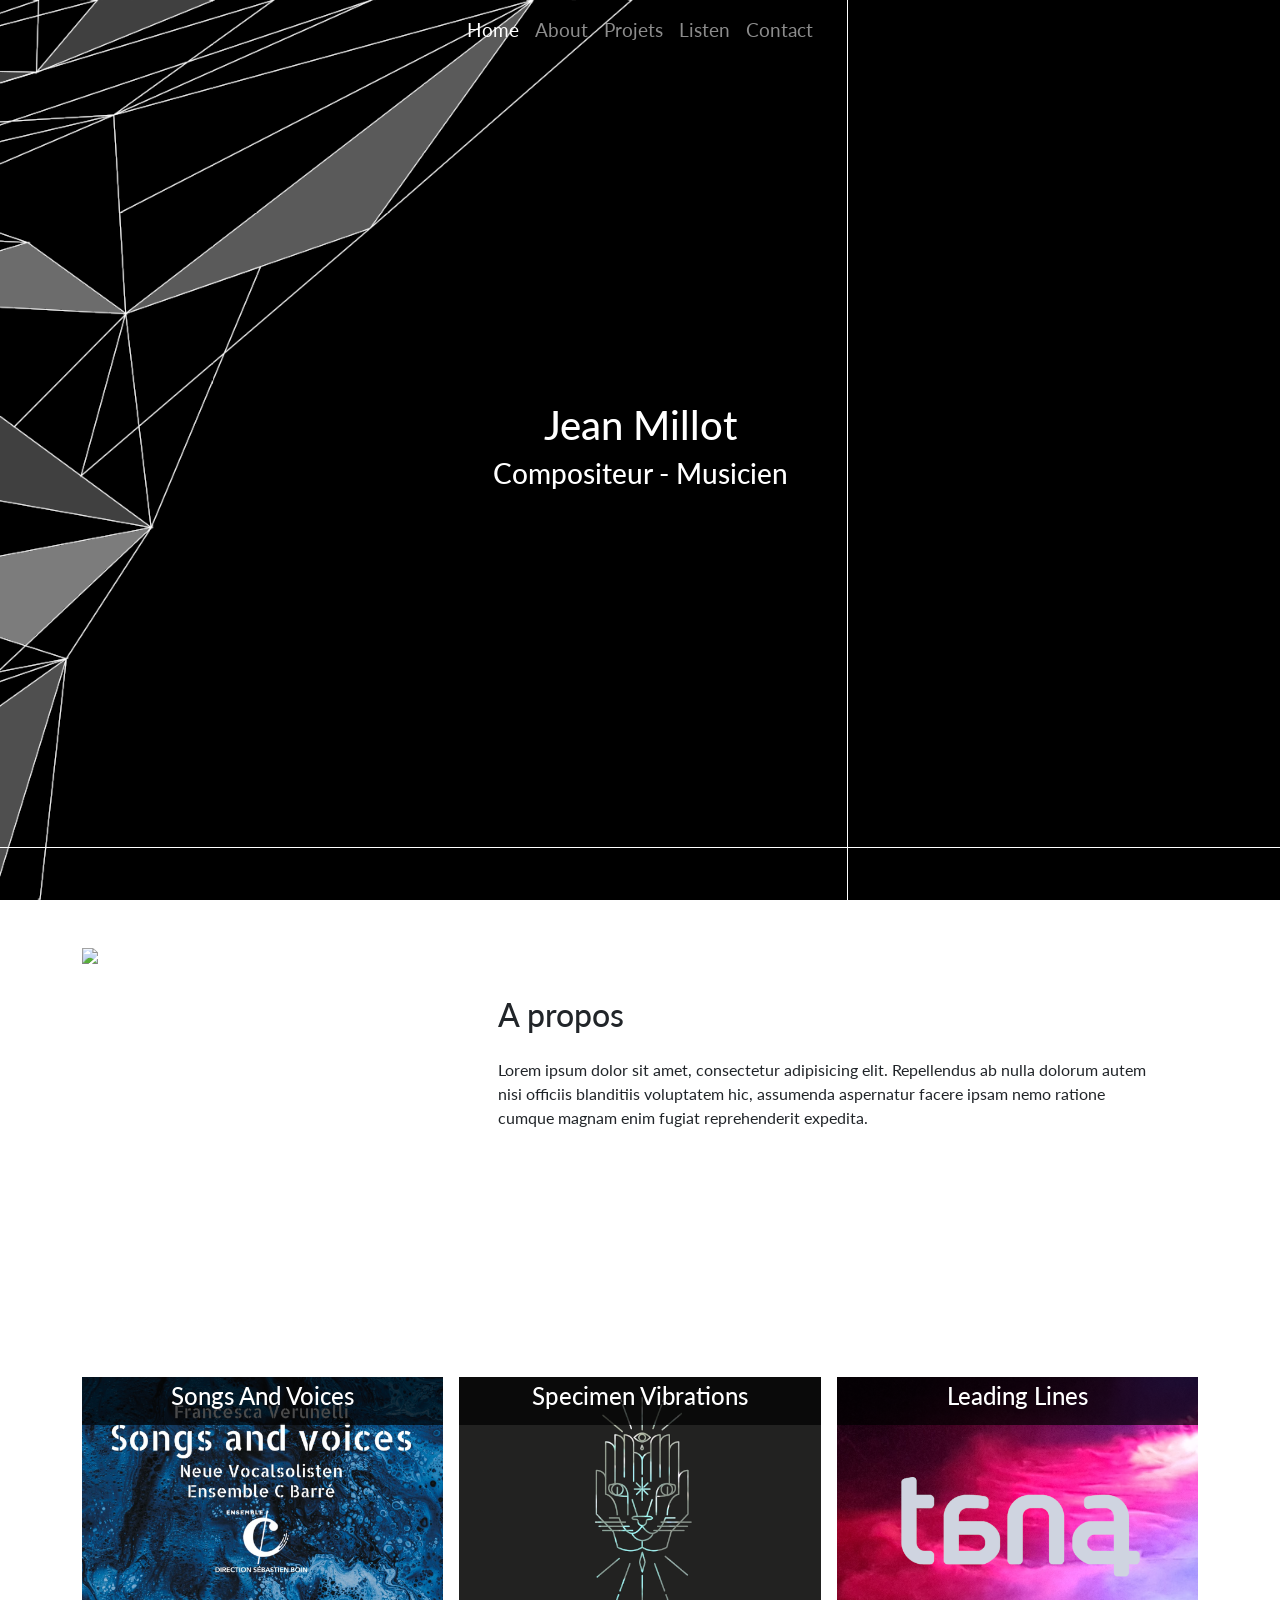
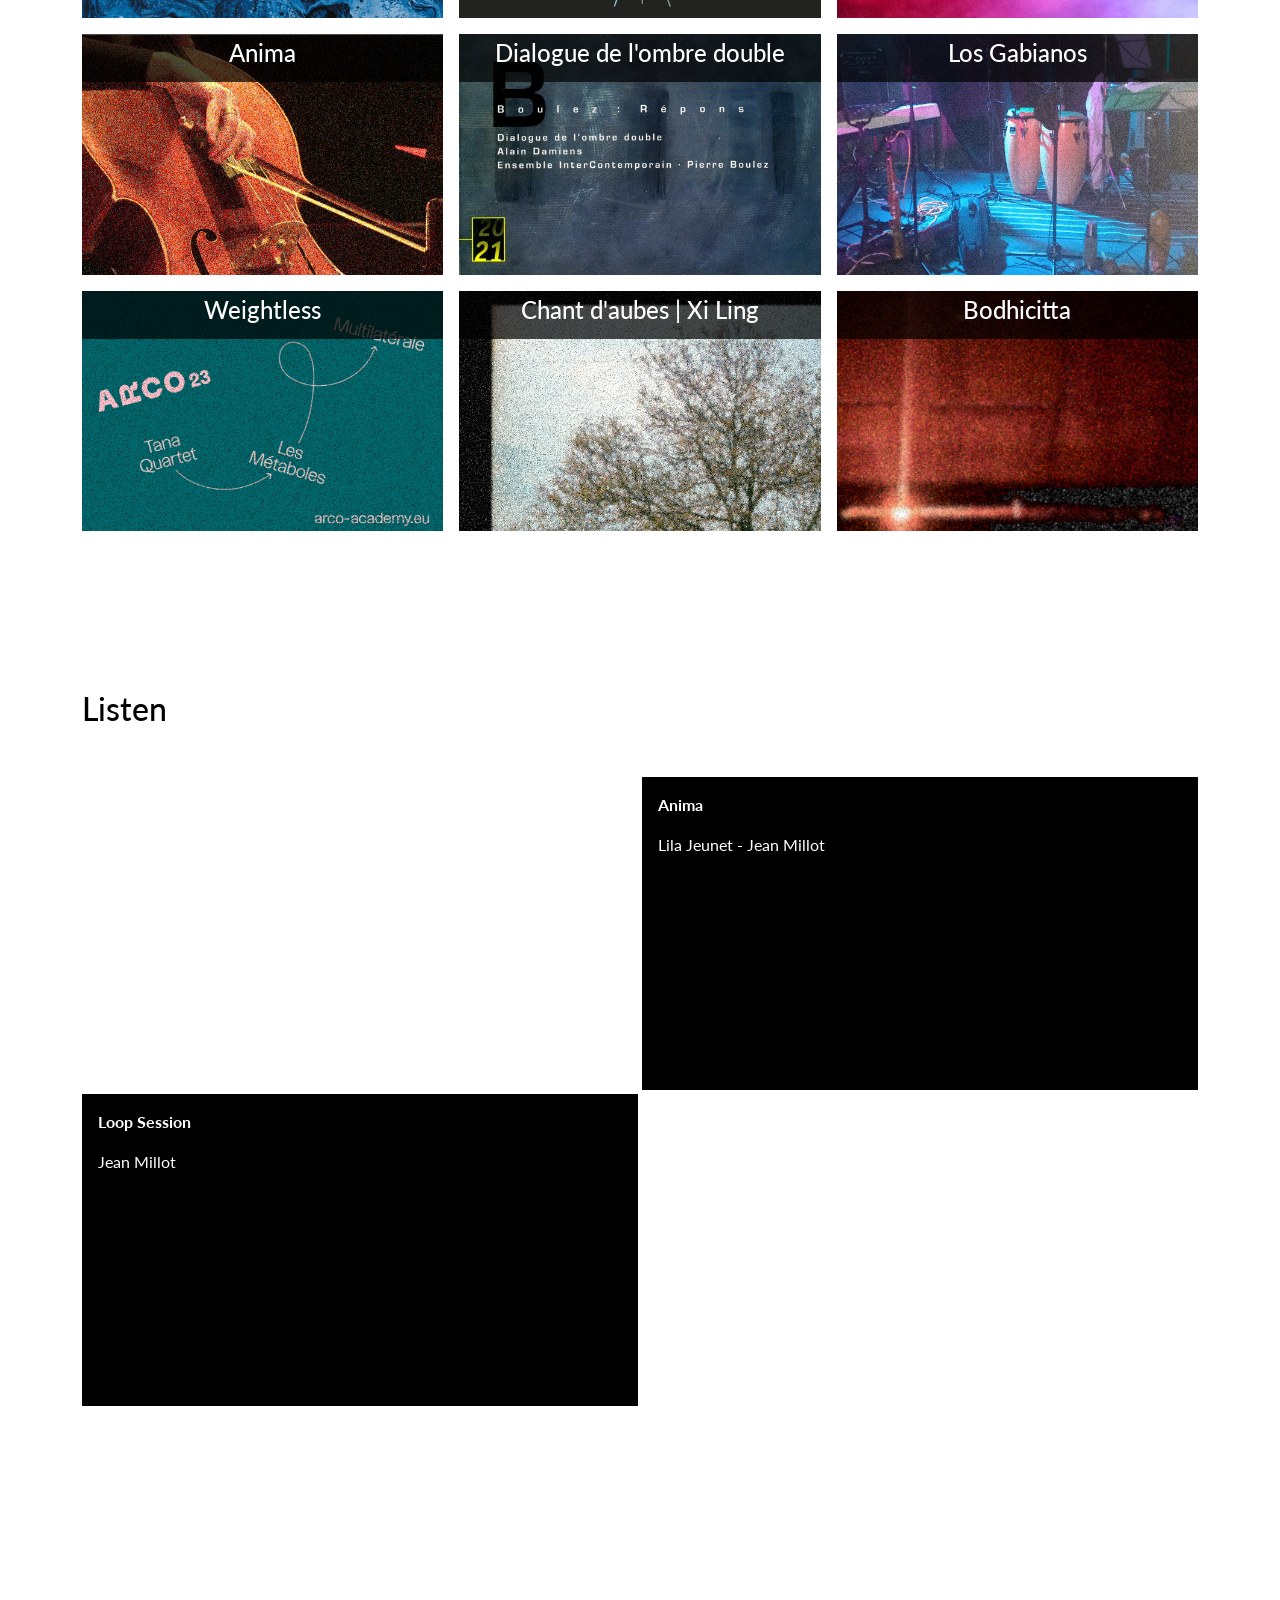
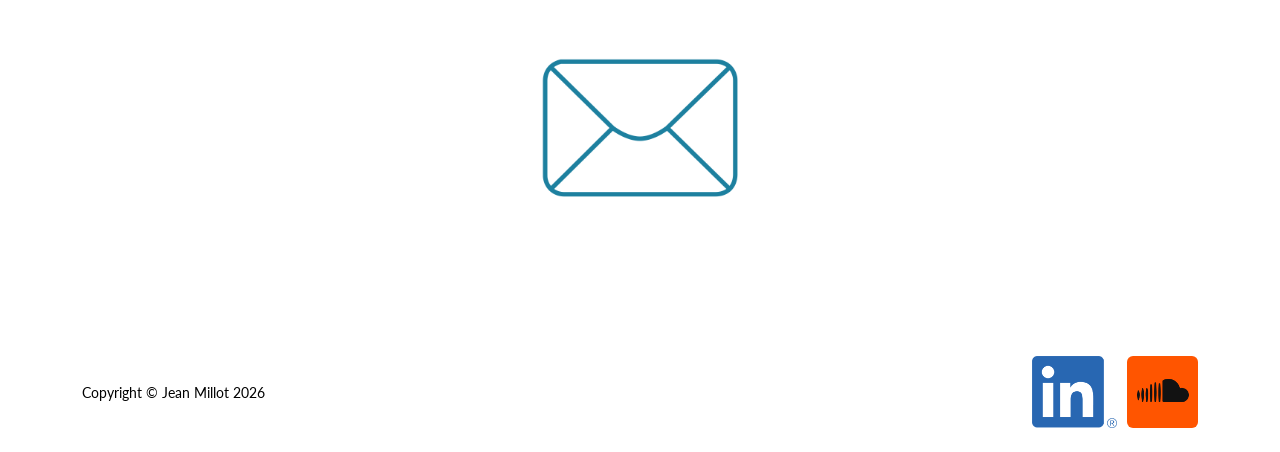
==== index.html @ 0b922d4b "Improve project card" ====
<!DOCTYPE html>
<html>

<head>
    <meta charset="utf-8">
    <meta name="viewport" content="width=device-width, initial-scale=1">
    <title>Jean Millot｜ compositeur musicien</title>
    <link rel="preconnect" href="https://fonts.googleapis.com">
    <link rel="preconnect" href="https://fonts.gstatic.com" crossorigin>
    <link
        href="https://fonts.googleapis.com/css2?family=Lato:ital,wght@0,100;0,300;0,400;0,700;0,900;1,100;1,300;1,400;1,700;1,900&family=Noto+Sans:ital,wght@0,100..900;1,100..900&family=Oswald:wght@200..700&display=swap"
        rel="stylesheet">
    <link href="https://cdn.jsdelivr.net/npm/bootstrap@5.2.3/dist/css/bootstrap.min.css" rel="stylesheet"
        integrity="sha384-rbsA2VBKQhggwzxH7pPCaAqO46MgnOM80zW1RWuH61DGLwZJEdK2Kadq2F9CUG65" crossorigin="anonymous">
    <link rel="stylesheet" href="css/styles.css">
    <!-- Favicon-->
    <link rel="icon" type="image/png" href="assets/favicon.png" />
</head>

<body>

    <!-- Navigation bar -->
    <nav class="navbar navbar-expand-lg navbar-dark fixed-top" id="mainNav">
        <div class="container-fluid">
            <button class="navbar-toggler" type="button" data-bs-toggle="collapse" data-bs-target="#navbarNav">
                <span class="navbar-toggler-icon"></span>
            </button>
            <div class="collapse navbar-collapse justify-content-center" id="navbarNav" data-toggle="collapse"
                data-target=".navbar-collapse">
                <ul class="nav navbar-nav">
                    <li class="nav-item">
                        <a class="nav-link" href="#homeSection">Home</a>
                    </li>
                    <li class="nav-item">
                        <a class="nav-link" href="#aboutSection">About</a>
                    </li>
                    <li class="nav-item">
                        <a class="nav-link" href="#projectsSection">Projets</a>
                    </li>
                    <li class="nav-item">
                        <a class="nav-link" href="#listenSection">Listen</a>
                    </li>
                    <li class="nav-item">
                        <a class="nav-link" href="#contactSection">Contact</a>
                    </li>
                </ul>
            </div>
        </div>
    </nav>

    <div data-bs-spy="scroll" data-bs-target="#mainNav" tabindex="0">

        <!-- Background -->
        <img class="bg-img" src="assets/img/triangle-bg.png" alt="Background">

        <!-- Header -->
        <header class="masthead" id="homeSection">
            <div class="container h-100">
                <div class="row h-100 align-items-center">
                    <div class="col-12 text-center text-white">
                        <h1>Jean Millot</h1>
                        <h3>Compositeur - Musicien</h3>
                    </div>
                </div>
            </div>
        </header>

        <!-- A propos -->
        <section class="py-5 about-section" id="aboutSection">
            <div class="container">
                <div class="row gy-3">
                    <div class="col-lg-4 col-12">
                        <img class="d-block mx-auto img-fluid about-img" src="assets/img/about.png">
                    </div>
                    <div class="col-lg-8 col-12 p-5">
                        <h2 class="mb-4">A propos</h2>
                        <p>Lorem ipsum dolor sit amet, consectetur adipisicing elit. Repellendus ab nulla dolorum autem
                            nisi
                            officiis
                            blanditiis voluptatem hic, assumenda aspernatur facere ipsam nemo ratione cumque magnam enim
                            fugiat
                            reprehenderit expedita.
                        </p>
                    </div>
                </div>
            </div>
        </section>

        <!-- Projets -->
        <section id="projectsSection" class="py-5 project-section">
            <div class="container">
                <h2 class="mb-5">Projets</h2>
                <div class="row g-3">

                    <!-- SongsAndVoices -->
                    <div class="col-12 col-sm-6 col-lg-4">
                        <div class="proj-card position-relative" data-bs-toggle="modal"
                            data-bs-target="#songsAndVoicesModal">
                            <div class="w-100 h-100 position-absolute img-box">
                                <img class="img-fluid position-absolute" src="assets/img/SongsAndVoicesFlyer.png" />
                            </div>
                            <div class="position-absolute proj-header d-flex justify-content-center align-items-center">
                                <h4 class="py-4">Songs And Voices</h4>
                            </div>
                        </div>
                        <div class="modal fade" id="songsAndVoicesModal" tabindex="-1"
                            aria-labelledby="exampleModalLabel" aria-hidden="true">
                            <div class="modal-dialog modal-fullscreen-sm-down modal-lg">
                                <div class="modal-content">
                                    <div class="modal-header">
                                        <h3 class="modal-title">Songs And Voices | Francesca Verunelli</h5>
                                            <button type="button" class="btn-close btn-close-white"
                                                data-bs-dismiss="modal" aria-label="Close"></button>
                                    </div>
                                    <div class="modal-body">
                                        <p>Création et interprétation de l'électronique de Songs And Voices. Pièce pour
                                            ensemble instrumental, ensemble vocal et électronique. De nombreuses
                                            représentations
                                            en France et en Europe.</p>
                                        <h6>Durée</h6>
                                        <p>1h15</p>
                                        <h6>Effectif</h6>
                                        <p>Pour 6 chanteurs, ensemble instrumental de 10 musiciens et électronique</p>
                                        <h6>Distribution</h6>
                                        <p><strong>Francesca Verunelli</strong> / Composition Instrumentale<br />
                                            <strong>Sebastien Boin</strong> / Direction<br />
                                            <strong>C Barré</strong> / Ensemble Instrumental<br />
                                            <strong>Neue Vocalsolisten</strong> / Ensemble vocal
                                        </p>
                                        <h6>Création</h6>
                                        <p>Le 27 octobre 2023 à la biénnale de Venise</p>
                                        <h6>Tournée</h6>
                                        <p>
                                            <strong>26 mars 2024</strong>: Festival B!ME du GRAME, Lyon<br />
                                            <strong>29 mars 2024</strong>: Ircam, Centre George Pompidou, Paris<br />
                                            <strong>4 mai 2024</strong>: Festival de Witten, Witten, Allemagne<br />
                                            <strong>12 mai 2024</strong>: Festival Propagation du GMEM, Marseille<br />
                                            <strong>25 novembre 2025</strong>: Festival Wien Modern, Musikverein,
                                            Vienne, Autriche<br />
                                            <strong>4 février 2026</strong>: Ouverture du festival ECLAT, Stuttgart,
                                            Allemagne<br />
                                        </p>
                                        <div class="container">
                                            <div class="row g-0 g-1">
                                                <div class="col-12">
                                                    <div class="player-box">
                                                        <iframe id="songAndVoicesVideo" class="d-block h-100 w-100"
                                                            src="https://www.youtube.com/embed/NDhACyfmynI?si=znZ2FJ4wzbOvtCkL"
                                                            allow="autoplay"></iframe>
                                                    </div>
                                                </div>
                                            </div>
                                        </div>
                                    </div>
                                </div>
                            </div>
                        </div>
                    </div>

                    <!-- Specimen Vibration -->
                    <div class="col-12 col-sm-6 col-lg-4">
                        <div class="proj-card position-relative" data-bs-toggle="modal" data-bs-target="#specimenModal">
                            <div class="w-100 h-100 position-absolute img-box">
                                <img class="img-fluid position-absolute" src="assets/img/Specimen.png" />
                            </div>
                            <div class="position-absolute proj-header d-flex justify-content-center align-items-center">
                                <h4 class="py-4">Specimen Vibrations</h4>
                            </div>
                        </div>
                        <div class="modal fade" id="specimenModal" tabindex="-1" aria-labelledby="exampleModalLabel"
                            aria-hidden="true">
                            <div class="modal-dialog modal-fullscreen-sm-down modal-lg">
                                <div class="modal-content">
                                    <div class="modal-header">
                                        <h3 class="modal-title">Specimen Vibrations</h5>
                                            <button type="button" class="btn-close btn-close-white"
                                                data-bs-dismiss="modal" aria-label="Close"></button>
                                    </div>
                                    <div class="modal-body">
                                        <p>Depuis plus de 10 ans, avec mes amis du collectif Specimen Vibrations, je
                                            construis des enceintes
                                            et sonorisent des évennements et festivals. Dans ce cadre là je me produis
                                            tout d'abord comme DJ produis
                                            je compose et créée des lives électroniques.
                                        </p>

                                        <!-- Image Galery -->
                                        <div class="container my-4">
                                            <div class="row g-3">
                                                <div class="col-12">
                                                    <img class="img-fluid"
                                                        src="assets/img/photo-large-sounsystem.jpg" />
                                                </div>
                                                <div class="col-12">
                                                    <img class="img-fluid" src="assets/img/Evenement.jpg" />
                                                </div>
                                                <div class="col-12">
                                                    <img class="img-fluid" src="assets/img/mix-Jean.jpg" />
                                                </div>
                                                <div class="col-12">
                                                    <img class="img-fluid" src="assets/img/Plans.png" />
                                                </div>
                                                <div class="col-12">
                                                    <img class="img-fluid" src="assets/img/Yannick-Tuning.png" />
                                                </div>
                                            </div>
                                        </div>
                                    </div>
                                </div>
                            </div>
                        </div>
                    </div>

                    <!-- Leading Lines -->
                    <div class="col-12 col-sm-6 col-lg-4">
                        <div class="proj-card position-relative" data-bs-toggle="modal"
                            data-bs-target="#leadingLinesModal">
                            <div class="w-100 h-100 position-absolute img-box">
                                <img class="img-fluid position-absolute" src="assets/img/LeadinLinesWithLogo.png" />
                            </div>
                            <div class="position-absolute proj-header d-flex justify-content-center align-items-center">
                                <h4 class="py-4">Leading Lines</h4>
                            </div>
                        </div>
                        <div class="modal fade" id="leadingLinesModal" tabindex="-1" aria-labelledby="exampleModalLabel"
                            aria-hidden="true">
                            <div class="modal-dialog modal-fullscreen-sm-down modal-lg">
                                <div class="modal-content">
                                    <div class="modal-header">
                                        <h3 class="modal-title">Leading Lines | Ivan Fedele</h5>
                                            <button type="button" class="btn-close btn-close-white"
                                                data-bs-dismiss="modal" aria-label="Close"></button>
                                    </div>
                                    <div class="modal-body">
                                        <p>En mai 2023, lors du festival Propagation du GMEM, j'inteprète avec le
                                            quatuor Tana la pièce Leading Lines pour quatuor et élelectronique
                                            et composé par Ivan Fedele. L'électronique de la pièce avait été créée par
                                            Simone Conforti en 2020. Le son
                                            du quatuor est manipulé en temps réel et diffusée sur un ensemble de hauts
                                            parleurs entourant le quatuor.
                                        </p>
                                        <h6>Durée</h6>
                                        <p>22 minutes</p>
                                        <h6>Compositeur</h6>
                                        <p>Ivan Fedele</p>
                                        <h6>Electronique</h6>
                                        <p>Simone Conforti</p>
                                        <h6>Effectif</h6>
                                        <p>Quatuor à corde et électronique</p>
                                        <h6>Distribution</h6>
                                        <p>Quatuor Tana</p>
                                        <h6>Concert</h6>
                                        <p>Le 13 mai 2023, au grand plateau de la friche belle de mai, lors du
                                            festival propagation du GMEM.
                                        </p>
                                        <h6>Création</h6>
                                        <p>Création le 2 septembre 2020 au Centre Pompidou</p>
                                        <h6>Lien utile</h6>
                                        <a href="https://www.youtube.com/watch?v=x7TjfDLXvuo"
                                            target="_blank">Enregistrement de la première</a>
                                        <!-- Image Galery -->
                                        <div class="container my-4">
                                            <div class="row g-3">
                                                <div class="col-12">
                                                    <img class="img-fluid" src="assets/img/Propagation.png" />
                                                </div>
                                                <div class="col-12">
                                                    <img class="img-fluid" src="assets/img/Tana.png" />
                                                </div>
                                            </div>
                                        </div>
                                    </div>
                                </div>
                            </div>
                        </div>
                    </div>

                    <!-- Anima -->
                    <div class="col-12 col-sm-6 col-lg-4">
                        <div class="proj-card position-relative" data-bs-toggle="modal" data-bs-target="#AnimaModal">
                            <div class="w-100 h-100 position-absolute img-box">
                                <img class="img-fluid position-absolute" src="assets/img/Anima_Cello_Blur.png" />
                            </div>
                            <div class="position-absolute proj-header d-flex justify-content-center align-items-center">
                                <h4 class="py-4">Anima</h4>
                            </div>
                        </div>
                        <div class="modal fade" id="AnimaModal" tabindex="-1" aria-labelledby="exampleModalLabel"
                            aria-hidden="true">
                            <div class="modal-dialog modal-fullscreen-sm-down modal-lg">
                                <div class="modal-content">
                                    <div class="modal-header">
                                        <h3 class="modal-title">Anima | Jean Millot</h5>
                                            <button type="button" class="btn-close btn-close-white"
                                                data-bs-dismiss="modal" aria-label="Close"></button>
                                    </div>
                                    <div class="modal-body">
                                        <p>En 2021, dans le cadre du master réaliateur en informatique musicale que je
                                            suis à l'université Jean Monnet et de mes études en composition
                                            instrumentale dans la classe de <strong>Pascal Jakubowski</strong>, je
                                            compose intégralement Anima
                                            pièce pour violoncelle et électronique. Je travaille avec <strong>Lila
                                                Jeunet</strong>, violoncelliste au CRR de Saint Etienne, et nous
                                            interprétons
                                            le pièce en février 2021.
                                        </p>
                                        <h6>Durée</h6>
                                        <p>3 minutes</p>
                                        <h6>Compositeur</h6>
                                        <p>Jean Millot</p>
                                        <h6>Electronique</h6>
                                        <p>Jean Millot</p>
                                        <h6>Effectif</h6>
                                        <p>Violoncelle soliste et électronique</p>
                                        <h6>Distribution</h6>
                                        <p><strong>Violoncelle</strong>: Lila Jeunet</p>
                                        <h6>Création</h6>
                                        <p>Le 11 février 2021 à l'auditorium de l'université Jean Monnet.</p>
                                        <h6>Lien utile</h6>
                                        <p><a href="https://www.youtube.com/watch?v=UMB2iD5PwI8"
                                                target="_blank">Captation de la première</a></p>
                                        <div class="container my-4">
                                            <div class="row g-3">
                                                <div class="col-12">
                                                    <img class="img-fluid" src="assets/img/Lila.png" />
                                                </div>
                                                <div class="col-12">
                                                    <img class="img-fluid" src="assets/img/LilaEtJean.png" />
                                                </div>
                                            </div>
                                        </div>
                                    </div>
                                </div>
                            </div>
                        </div>
                    </div>

                    <!-- Dialogue de l'ombre double -->
                    <div class="col-12 col-sm-6 col-lg-4">
                        <div class="proj-card position-relative" data-bs-toggle="modal" data-bs-target="#DODModal">
                            <div class="w-100 h-100 position-absolute img-box">
                                <img class="img-fluid position-absolute" src="assets/img/DOD.png" />
                            </div>
                            <div class="position-absolute proj-header d-flex justify-content-center align-items-center">
                                <h4 class="py-4">Dialogue de l'ombre double</h4>
                            </div>
                        </div>
                        <div class="modal fade" id="DODModal" tabindex="-1" aria-labelledby="exampleModalLabel"
                            aria-hidden="true">
                            <div class="modal-dialog modal-fullscreen-sm-down modal-lg">
                                <div class="modal-content">
                                    <div class="modal-header">
                                        <h3 class="modal-title">Dialogue de l'ombre double | Pierre Boulez</h5>
                                            <button type="button" class="btn-close btn-close-white"
                                                data-bs-dismiss="modal" aria-label="Close"></button>
                                    </div>
                                    <div class="modal-body">
                                        <p>En 2021, je réalise à l'IRCAM une mise à jour de l'électronique de la pièce
                                            Dialogue de l'ombre pour clarinette et électronique et composée
                                            par Pierre Boulez en 1985. Cette nouvelle version de l'électronique facilite
                                            son interprétation, améliore sa sonorité et a été utilisée par la suite
                                            lors de représentations de la pièce.
                                        </p>
                                        <h6>Durée</h6>
                                        <p>20 minutes</p>
                                        <h6>Compositeur</h6>
                                        <p>Pierre Boulez</p>
                                        <h6>Electronique Originale</h6>
                                        <p>Andrew Gerzso</p>
                                        <h6>Effectif</h6>
                                        <p>Clarinette soliste et électronique</p>
                                        <video poster="assets/img/IRCAM_Front.png" controls
                                            style="width:100%; height: auto;">
                                            <source src="assets/video/DOD_video_Trim.mp4" type="video/mp4">
                                        </video>
                                    </div>
                                </div>
                            </div>
                        </div>
                    </div>

                    <!-- Gabianos -->
                    <div class="col-12 col-sm-6 col-lg-4">
                        <div class="proj-card position-relative" data-bs-toggle="modal" data-bs-target="#GabModal">
                            <div class="w-100 h-100 position-absolute img-box">
                                <img class="img-fluid position-absolute" src="assets/img/Gabianos_Noise.png" />
                            </div>
                            <div class="position-absolute proj-header d-flex justify-content-center align-items-center">
                                <h4 class="py-4">Los Gabianos</h4>
                            </div>
                        </div>
                        <div class="modal fade" id="GabModal" tabindex="-1" aria-labelledby="exampleModalLabel"
                            aria-hidden="true">
                            <div class="modal-dialog modal-fullscreen-sm-down modal-lg">
                                <div class="modal-content">
                                    <div class="modal-header">
                                        <h3 class="modal-title">Los Gabianos</h5>
                                            <button type="button" class="btn-close btn-close-white"
                                                data-bs-dismiss="modal" aria-label="Close"></button>
                                    </div>
                                    <div class="modal-body">
                                        <p> En 2023, je rejoins le groupe de salsa marseillaise Los Gabianos dirigé par
                                            la pianiste Clairette Mey. Le groupe est constitué d'une quizaine
                                            de musiciens et se produit régulièrement en concert à Marseille et ses
                                            environs.
                                        </p>
                                        <div class="container my-4">
                                            <div class="row g-3">
                                                <div class="col-12">
                                                    <img class="img-fluid" src="assets/img/Gabianos_Group.png" />
                                                </div>
                                                <div class="col-12">
                                                    <img class="img-fluid" src="assets/img/TeilaEtEtienne.png" />
                                                </div>
                                                <div class="col-12">
                                                    <img class="img-fluid" src="assets/img/GabianosAffiche.png" />
                                                </div>
                                            </div>
                                        </div>
                                    </div>
                                </div>
                            </div>
                        </div>
                    </div>

                    <!-- Weightless -->
                    <div class="col-12 col-sm-6 col-lg-4">
                        <div class="proj-card position-relative" data-bs-toggle="modal"
                            data-bs-target="#WeightlessModal">
                            <div class="w-100 h-100 position-absolute img-box">
                                <img class="img-fluid position-absolute" src="assets/img/Weightless_filtered.png" />
                            </div>
                            <div class="position-absolute proj-header d-flex justify-content-center align-items-center">
                                <h4 class="py-4">Weightless</h4>
                            </div>
                        </div>
                        <div class="modal fade" id="WeightlessModal" tabindex="-1" aria-labelledby="exampleModalLabel"
                            aria-hidden="true">
                            <div class="modal-dialog modal-fullscreen-sm-down modal-lg">
                                <div class="modal-content">
                                    <div class="modal-header">
                                        <h3 class="modal-title">Weightless | Giulia Lorusso</h5>
                                            <button type="button" class="btn-close btn-close-white"
                                                data-bs-dismiss="modal" aria-label="Close"></button>
                                    </div>
                                    <div class="modal-body">
                                        <p>A l'occasion de l'édition de 2023 de Arco, académie de création musicale
                                            organisé au GMEM, j'interprète
                                            l'électronique de la pièce Weightless de Giulia Lorusso pour quatuor. Pièce
                                            dont la première avait eu lieu
                                            quelques mois auparavant lors du festival Propagation 2023.
                                        </p>
                                        <h6>Durée</h6>
                                        <p>23 minutes</p>
                                        <h6>Compositrice</h6>
                                        <p>Giulia Lorusso</p>
                                        <h6>Electronique</h6>
                                        <p>Benjamin Lévy</p>
                                        <h6>Effectif</h6>
                                        <p>Quatuor à corde et électronique</p>
                                        <h6>Distribution</h6>
                                        <p>Quatuor Tana</p>
                                        <h6>Concert</h6>
                                        <p> Le 13 juillet 2023 au module du GMEM.
                                        </p>
                                        <h6>Première</h6>
                                        <p>Le 13 mai 2023, lors du festival propagation du GMEM. </p>
                                        <h6>Lien utile</h6>
                                        <p><a href="https://gmem.org/saison/concert-itinerant8"
                                                target="_blank">Programme</a></p>
                                        <h6>Enregistrement de la première</h6>
                                        <iframe id="WeightlessFrame" width="100%" height="166" scrolling="no"
                                            frameborder="no" allow="autoplay; encrypted-media"
                                            src="https://w.soundcloud.com/player/?url=https%3A//api.soundcloud.com/tracks/soundcloud%253Atracks%253A1701975384&color=%23ff5500&auto_play=false&hide_related=false&show_comments=true&show_user=true&show_reposts=false&show_teaser=true"></iframe>
                                        <div
                                            style="font-size: 10px; color: #cccccc;line-break: anywhere;word-break: normal;overflow: hidden;white-space: nowrap;text-overflow: ellipsis; font-family: Interstate,Lucida Grande,Lucida Sans Unicode,Lucida Sans,Garuda,Verdana,Tahoma,sans-serif;font-weight: 100;">
                                            <a href="https://soundcloud.com/giulia-lorusso" title="Giulia Lorusso"
                                                target="_blank" style="color: #cccccc; text-decoration: none;">Giulia
                                                Lorusso</a> · <a
                                                href="https://soundcloud.com/giulia-lorusso/weightless-live-recording"
                                                title="Weightless (live recording)" target="_blank"
                                                style="color: #cccccc; text-decoration: none;">Weightless (live
                                                recording)</a>
                                        </div>
                                    </div>
                                </div>
                            </div>
                        </div>
                    </div>

                    <!-- Robert Pascal -->
                    <div class="col-12 col-sm-6 col-lg-4">
                        <div class="proj-card position-relative" data-bs-toggle="modal" data-bs-target="#RobertModal">
                            <div class="w-100 h-100 position-absolute img-box">
                                <img class="img-fluid position-absolute" src="assets/img/Robert_Pascal.png" />
                            </div>
                            <div class="position-absolute proj-header d-flex justify-content-center align-items-center">
                                <h4 class="py-4 px-4">Chant d'aubes | Xi Ling</h4>
                            </div>
                        </div>
                        <div class="modal fade" id="RobertModal" tabindex="-1" aria-labelledby="exampleModalLabel"
                            aria-hidden="true">
                            <div class="modal-dialog modal-fullscreen-sm-down modal-lg">
                                <div class="modal-content">
                                    <div class="modal-header">
                                        <h3 class="modal-title">Chant d'aubes, Xi Ling | Robert Pascal</h5>
                                            <button type="button" class="btn-close btn-close-white"
                                                data-bs-dismiss="modal" aria-label="Close"></button>
                                    </div>
                                    <div class="modal-body">
                                        En septembre 2023, à l'occasion de la sortie du CD monographique Aubes de Robert
                                        Pascal, compositeur et scientifique ayant été professeur
                                        au CNSM de Lyon, je participe à un concert à son homage au GMEM. Deux de ses
                                        pièces
                                        avec électronique y sont jouées: <strong>Chant d'Aube</strong> pour violoncelle
                                        et électronique interprétée par <strong>Benjamin Carat</strong>. Et <strong>Xi
                                            Ling</strong>
                                        pièce pour soprano et électronique interprétée par <strong>Raphaële
                                            Kennedy</strong>.
                                        <h4 class="my-3">Chant d'aubes</h4>
                                        <h6>Durée</h6>
                                        <p>20 minutes</p>
                                        <h6>Compositeur</h6>
                                        <p>Robert Pascal</p>
                                        <h6>Electronique</h6>
                                        <p>Robert Pascal</p>
                                        <h6>Effectif</h6>
                                        <p>Violoncelle et dispositif électroacoustique temps réel</p>
                                        <h6>Distribution</h6>
                                        <p>Benjamin Carat</p>
                                        <h6>Création</h6>
                                        <p>Création en octobre 1991, au Théâtre de Cracovie par Anne Laure Pascal</p>
                                        <h6>Ecouter la pièce</h6>
                                        <a href="https://www.youtube.com/watch?v=sDgEmnUT5xM" target="_blank">version du
                                            CD Monographie I</a>

                                        <h4 class="my-3">Xi Ling</h4>
                                        <h6>Durée</h6>
                                        <p>9 minutes</p>
                                        <h6>Compositeur</h6>
                                        <p>Robert Pascal</p>
                                        <h6>Electronique</h6>
                                        <p>Robert Pascal</p>
                                        <h6>Effectif</h6>
                                        <p>Soprano et dispositif électroacoustique</p>
                                        <h6>Distribution</h6>
                                        <p>Rapahële Kennedy</p>
                                        <h6>Création</h6>
                                        <p>2012</p>
                                        <div class="container my-4">
                                            <div class="row g-3">
                                                <div class="col-12">
                                                    <img class="img-fluid" src="assets/img/PochetteAube.png" />
                                                </div>
                                            </div>
                                        </div>
                                    </div>
                                </div>
                            </div>
                        </div>
                    </div>

                    <!-- Bodhicitta -->
                    <div class="col-12 col-sm-6 col-lg-4">
                        <div class="proj-card position-relative" data-bs-toggle="modal"
                            data-bs-target="#BodhicittaModal">
                            <div class="w-100 h-100 position-absolute img-box">
                                <img class="img-fluid position-absolute" src="assets/img/Bodhicitta_v3.png" />
                            </div>
                            <div class="position-absolute proj-header d-flex justify-content-center align-items-center">
                                <h4 class="py-4">Bodhicitta</h4>
                            </div>
                        </div>
                        <div class="modal fade" id="BodhicittaModal" tabindex="-1" aria-labelledby="exampleModalLabel"
                            aria-hidden="true">
                            <div class="modal-dialog modal-fullscreen-sm-down modal-lg">
                                <div class="modal-content">
                                    <div class="modal-header">
                                        <h3 class="modal-title">Bodhicitta | Jean Millot</h5>
                                            <button type="button" class="btn-close btn-close-white"
                                                data-bs-dismiss="modal" aria-label="Close"></button>
                                    </div>
                                    <div class="modal-body">
                                        <p>En 2020, lors du premier confinement lié à la pandémie de Covid-19, je
                                            compose bodhicitta une pièce pour ensemble vocal. Pièce qui sera
                                            chantée l'année suivante par l'ensemble vocale <strong>Les Ondes</strong>
                                            dirigé par mon ami <strong>Jean-Charles Dunand</strong> et dont j'ai été
                                            membre
                                            pendant plusieurs années.
                                        </p>
                                        <h6>Durée</h6>
                                        <p>3 minutes</p>
                                        <h6>Compositeur</h6>
                                        <p>Jean Millot</p>
                                        <h6>Effectif</h6>
                                        <p>Ensemble vocal</p>
                                        <h6>Distribution</h6>
                                        <p><strong>Direction</strong>: Jean-Charles Dunand<br>
                                            <strong>Ensemble Vocal</strong>: Les Ondes
                                        <h6>Lien utile</h6>
                                        <a href="assets/docs/Bodhicitta - Partition complète.pdf"
                                            download>Partition</a>
                                        </p>
                                        <div class="container my-4">
                                            <div class="row g-3">
                                                <div class="col-12">
                                                    <img class="img-fluid" src="assets/img/LesOndes.png" />
                                                </div>
                                            </div>
                                        </div>
                                    </div>
                                </div>
                            </div>
                        </div>
                    </div>

                </div>
            </div>
        </section>

        <!-- Listen -->
        <section class="py-5 listen-section" id="listenSection">
            <div class="container">
                <h2 class="mb-5">Listen</h2>
                <div class="row g-0 g-1">
                    <div class="col-lg-6 col-12 order-lg-1 order-2">
                        <div class="player-box">
                            <iframe class="d-block h-100 w-100"
                                src="https://www.youtube.com/embed/UMB2iD5PwI8"></iframe>
                        </div>
                    </div>
                    <div class="col-lg-6 col-12 order-lg-2 order-1">
                        <div class="player-box">
                            <div class="media-text p-3">
                                <p class="fw-bold">Anima</p>
                                <p>Lila Jeunet - Jean Millot</p>
                            </div>
                        </div>
                    </div>
                    <div class="col-lg-6 col-12 order-lg-3 order-3">
                        <div class="player-box">
                            <div class="media-text p-3">
                                <p class="fw-bold">Loop Session</p>
                                <p>Jean Millot</p>
                            </div>
                        </div>
                    </div>
                    <div class="col-lg-6 col-12 order-lg-4 order-4">
                        <div class="player-box">
                            <iframe class="d-block h-100 w-100" scrolling="no" frameborder="no" allow="autoplay"
                                src="https://w.soundcloud.com/player/?url=https%3A//api.soundcloud.com/tracks/soundcloud%253Atracks%253A721570651&color=%23ff5500&auto_play=false&hide_related=false&show_comments=true&show_user=true&show_reposts=false&show_teaser=true&visual=true"></iframe>
                        </div>
                    </div>
                </div>
            </div>
        </section>

        <!-- Listen -->
        <section class="py-5 contact-section" id="contactSection">
            <div class="container">
                <h2 class="mb-5">Contact</h2>
                <div class="d-flex justify-content-center">
                    <div class="email-link mw-lg-12 position-relative rounded-pill w-25">
                        <div class="position-absolute icon-div">
                            <img src="assets/img/letter-icon.png" alt="HTML tutorial" class="img-fluid"></img>
                        </div>
                        <a class="position-absolute w-100 h-100" href="mailto:jean.millot7@gmail.com"></a>
                    </div>
                </div>
            </div>
        </section>

        <footer class="footer-section py-4 mt-3">
            <div class="container">
                <div class="row">
                    <div class="col-md-10 col-8 align-self-center">
                        <small class="text-black">Copyright &copy Jean Millot 2026</small>
                    </div>
                    <div class="col-md-2 col-4">
                        <div class="icon-container">
                            <div class="linkedin-icon position-relative">
                                <img class="img-fluid position-absolute" src="assets/img/LI-In-Bug.png"
                                    alt="LinkedIn"></img>
                                <a class="position-absolute h-100 w-100"
                                    href="https://www.linkedin.com/in/jean-millot-420434102/" target="_blank"></a>
                            </div>
                            <div class="soundcloud-icon position-relative rounded">
                                <img class="img-fluid position-absolute" src="assets/img/soundcloud-icon.png"
                                    alt="Soundcloud"></img>
                                <a class="position-absolute h-100 w-100"
                                    href="https://soundcloud.com/jean_millot?utm_source=clipboard&utm_medium=text&utm_campaign=social_sharing"
                                    target="_blank"></a>
                            </div>
                        </div>
                    </div>
                </div>
            </div>
        </footer>
    </div>


    <script src="https://cdn.jsdelivr.net/npm/bootstrap@5.2.3/dist/js/bootstrap.bundle.min.js"
        integrity="sha384-kenU1KFdBIe4zVF0s0G1M5b4hcpxyD9F7jL+jjXkk+Q2h455rYXK/7HAuoJl+0I4"
        crossorigin="anonymous"></script>

    <script src="js/scripts.js"></script>

</body>

</html>
---- css/styles.css ----
html {
  scroll-padding-top: 3.5rem;
}

body {
  overflow-x: hidden;
  font-family: 'Lato', sans-serif !important;
}

h6 {
  font-weight: bold;
}

.bg-img {
  height: 100vh;
  width: 100vw;
  object-fit: cover;
  position: fixed;
  top: 0;
  left: 0;
  z-index: -1;
}

.masthead {
  height: 100vh;
  min-height: 500px;
}

.project-section {
  color: white;
  min-height: 1000px;
}

.about-section {
  background-color: white;
}

.about-img {
  max-height: 50vh;
}

.navbar {
  transition: all 0.5s;
}

.navbar-scrolled {
  background-color: var(--bs-black);
}

.nav-link {
  position: relative;
}

.nav-link::after {
  content: '';
  opacity: 0;
  transition: all 0.5s;
  height: 2px;
  width: 100%;
  background-color: white;
  position: absolute;
  bottom: 0;
  left: 0;
}

.nav-link:hover::after {
  opacity: 1;
}

.navbar a
{
  font-size: 1.2rem;
}

.item-img {
  height: 200px;
  overflow: clip;
  background-color: lightcoral;
}

.proj-card {
  width: 100%;
  aspect-ratio: 1.5;
  cursor: pointer;
  transition: all 0.5s;
}

.proj-card .proj-header {
  height: 20%;
  width: 100%;
  background-color: rgba(0, 0, 0, 0.7);
  transition: all 0.5s;
}

.proj-card:hover .proj-header {
  background-color: rgba(0, 0, 0, 0.9);
}

.listen-section {
  background-color: white;
  color: var(--bs-black);
}

.player-box {
  aspect-ratio: 16 / 9;
  width: 100%;
}

.media-text {
  color: white;
  width: 100%;
  height: 100%;
  background-color: var(--bs-black);
}

.box {
  background-color: transparent;
  border: 1px solid black;
  aspect-ratio: 16 / 9;
  width: 100%;
}

.modal-content {
  background-color: black;
}

.contact-section {
  color: white;
}

.email-link {
  background-color: white;
  aspect-ratio: 1 / 1;
  transition: all 0.5s;
}

.email-link:hover {
  scale: 0.9;
}

.icon-div {
  width: 80%;
  height: 80%;
  top: 50%;
  left: 50%;
  transform: translate(-50%, -50%);
}

.footer-section {
  background: white;
}

.linkedin-icon {
  aspect-ratio: 635 / 540;
  transition: all 0.5s;
}

.soundcloud-icon {
  background-color: #FF5500;
  aspect-ratio: 1/1;
  transition: all 0.5s;
}

.icon-container {
  display: grid;
  grid-template-columns: 1.17fr 1fr;
  gap: 10px;
}

@media (hover: hover) {
  .proj-card:hover {
    scale: 0.9;
  }

  .soundcloud-icon:hover {
    scale: 0.9;
  }

  .linkedin-icon:hover {
    scale: 0.9;
  }
}
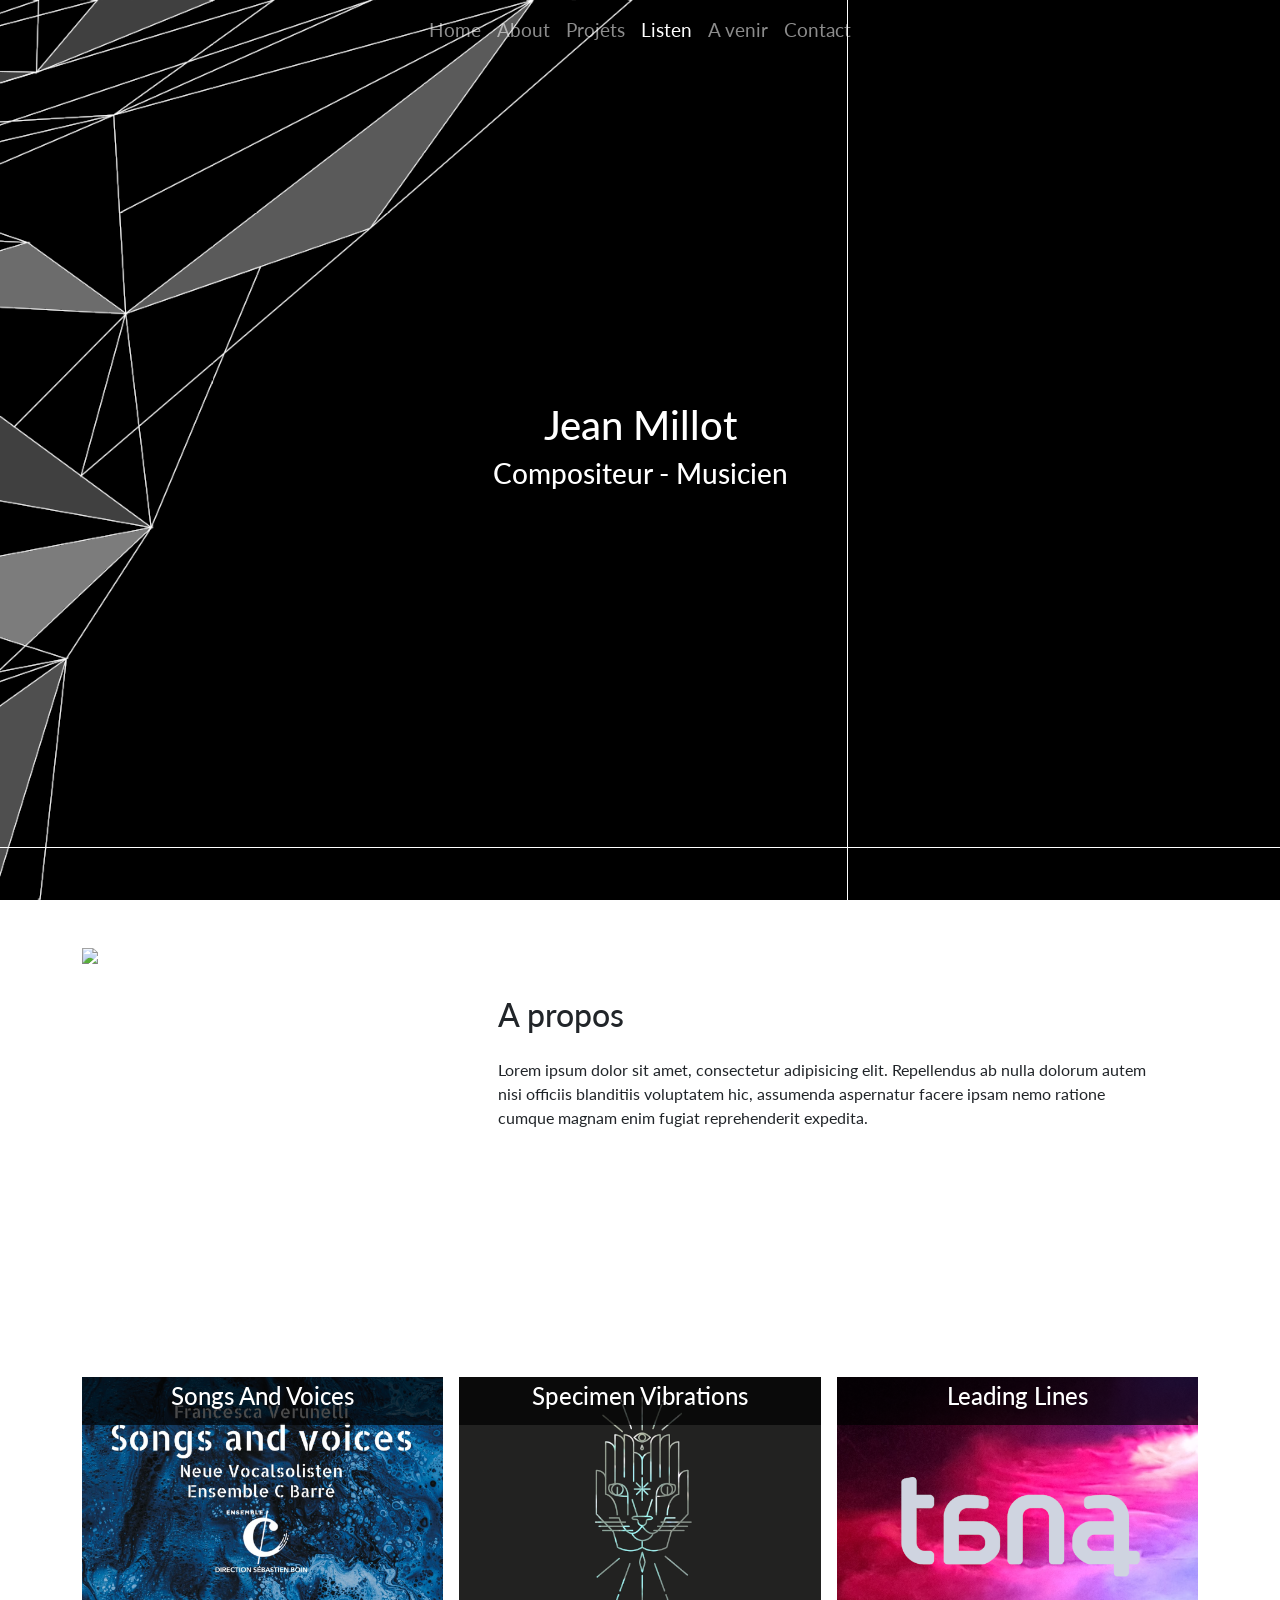
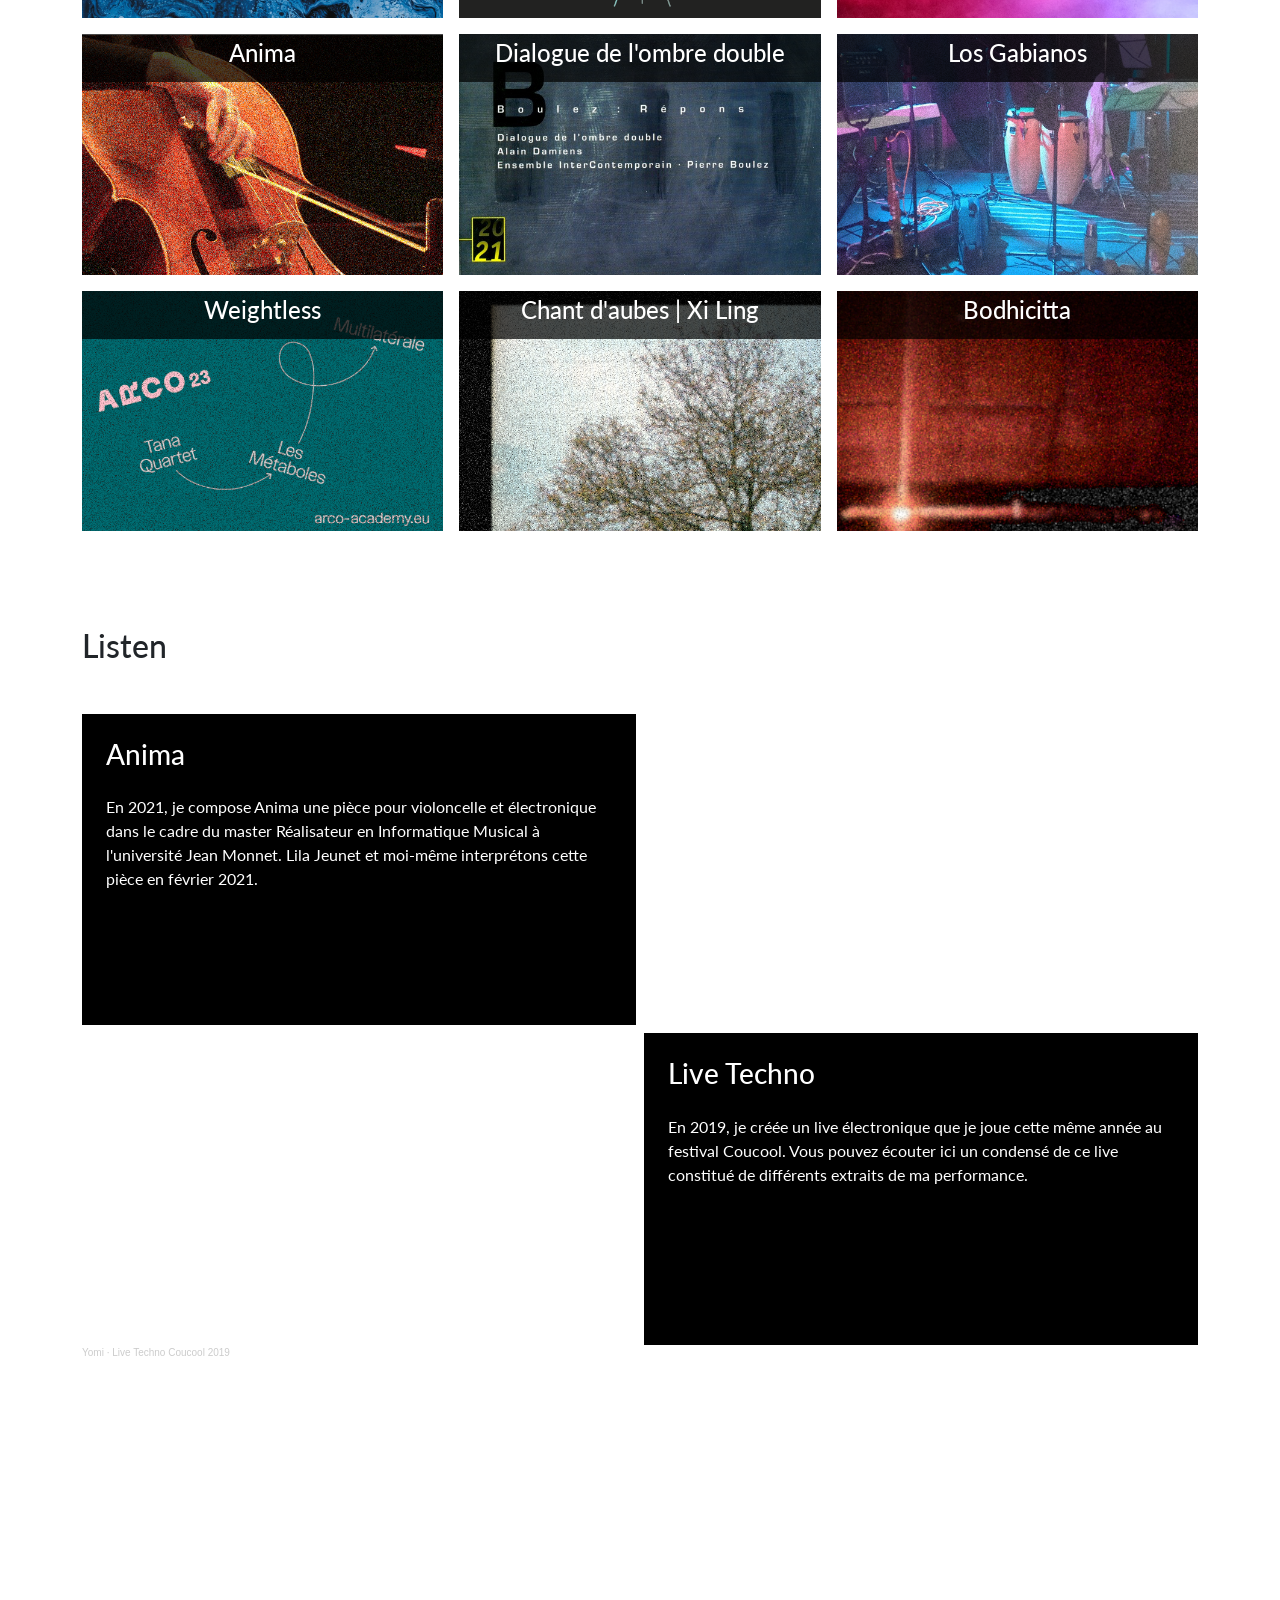
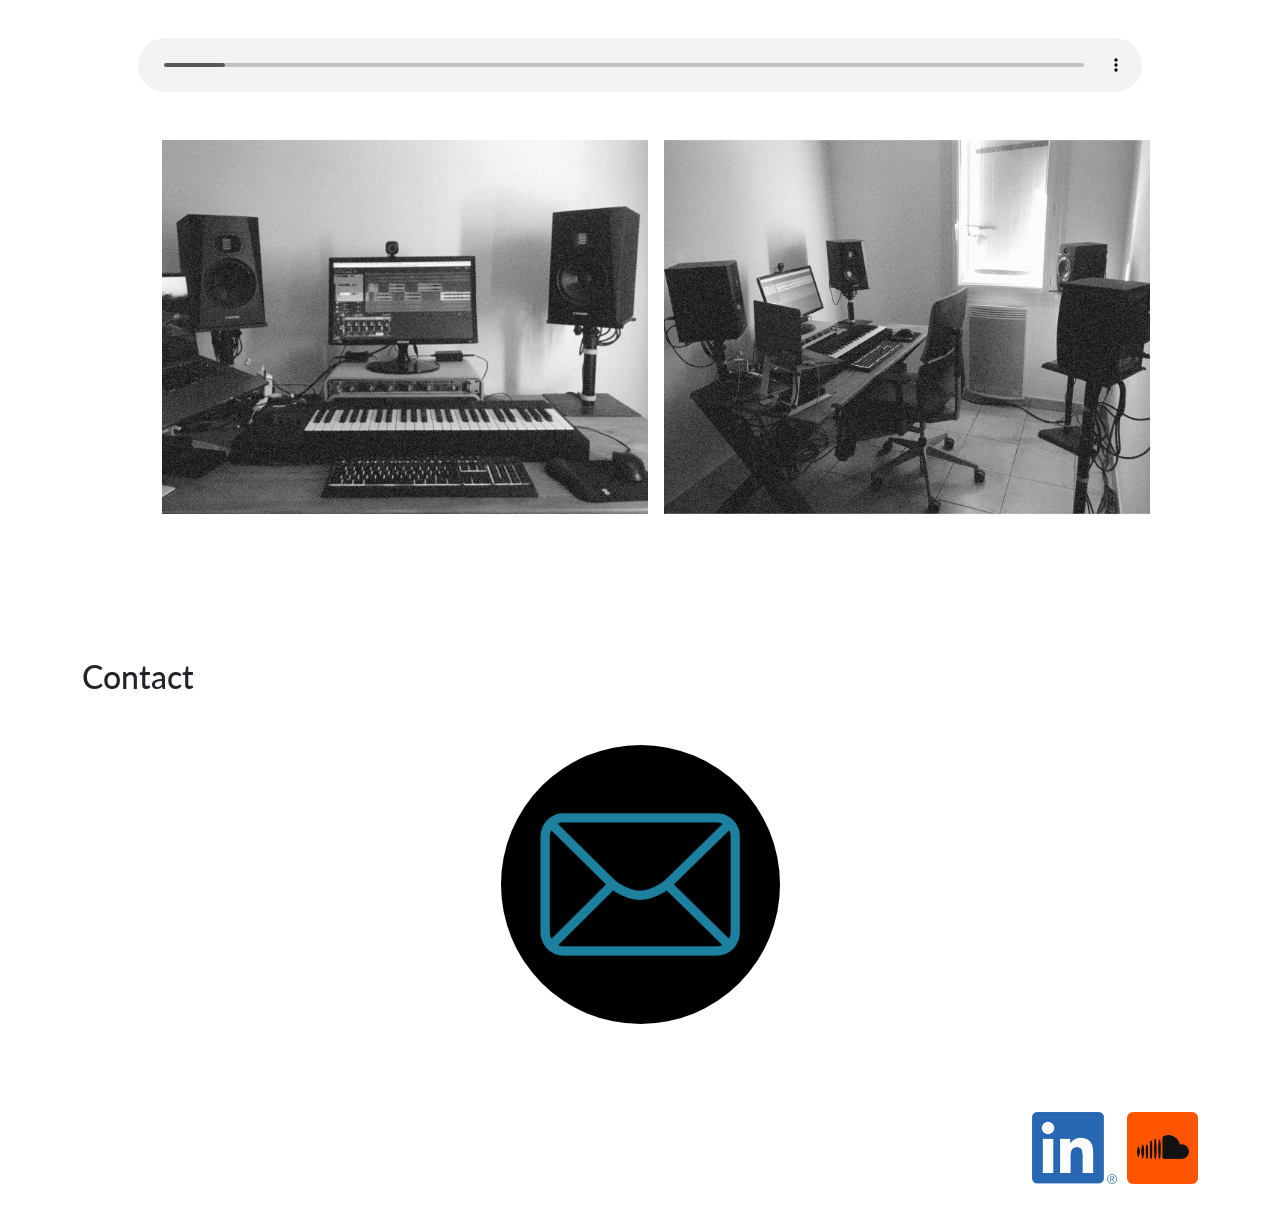
==== commit a99e97ad: "Section a venir" ====
--- a/index.html
+++ b/index.html
@@ -41,6 +41,9 @@
                         <a class="nav-link" href="#listenSection">Listen</a>
                     </li>
                     <li class="nav-item">
+                        <a class="nav-link" href="#aVenir">A venir</a>
+                    </li>
+                    <li class="nav-item">
                         <a class="nav-link" href="#contactSection">Contact</a>
                     </li>
                 </ul>
@@ -66,7 +69,7 @@
         </header>
 
         <!-- A propos -->
-        <section class="py-5 about-section" id="aboutSection">
+        <section class="py-5 white-section" id="aboutSection">
             <div class="container">
                 <div class="row gy-3">
                     <div class="col-lg-4 col-12">
@@ -87,7 +90,7 @@
         </section>
 
         <!-- Projets -->
-        <section id="projectsSection" class="py-5 project-section">
+        <section id="projectsSection" class="py-5 dark-section">
             <div class="container">
                 <h2 class="mb-5">Projets</h2>
                 <div class="row g-3">
@@ -619,50 +622,85 @@
         </section>
 
         <!-- Listen -->
-        <section class="py-5 listen-section" id="listenSection">
+        <section class="py-5 white-section" id="listenSection">
             <div class="container">
                 <h2 class="mb-5">Listen</h2>
-                <div class="row g-0 g-1">
-                    <div class="col-lg-6 col-12 order-lg-1 order-2">
+                <div class="row g-0 g-2">
+
+                    <!-- Anima -->
+                    <div class="col-lg-6 col-12 order-lg-2 order-2">
                         <div class="player-box">
                             <iframe class="d-block h-100 w-100"
                                 src="https://www.youtube.com/embed/UMB2iD5PwI8"></iframe>
                         </div>
                     </div>
-                    <div class="col-lg-6 col-12 order-lg-2 order-1">
+                    <div class="col-lg-6 col-12 order-lg-1 order-1">
                         <div class="player-box">
-                            <div class="media-text p-3">
-                                <p class="fw-bold">Anima</p>
-                                <p>Lila Jeunet - Jean Millot</p>
-                            </div>
-                        </div>
-                    </div>
-                    <div class="col-lg-6 col-12 order-lg-3 order-3">
+                            <div class="media-text p-4">
+                                <h3>Anima</h3>
+                                <p class="py-3">En 2021, je compose Anima une pièce pour violoncelle et électronique dans le cadre du master
+                                    Réalisateur en Informatique Musical à l'université Jean Monnet. Lila Jeunet et moi-même interprétons cette pièce en février 2021.
+                                </p>
+                            </div>
+                        </div>
+                    </div>
+
+                    <!-- Live Electro -->
+                    <div class="col-lg-6 col-12 order-lg-3 order-4">
                         <div class="player-box">
-                            <div class="media-text p-3">
-                                <p class="fw-bold">Loop Session</p>
-                                <p>Jean Millot</p>
-                            </div>
-                        </div>
-                    </div>
-                    <div class="col-lg-6 col-12 order-lg-4 order-4">
+                            <iframe class="d-block h-100 w-100" scrolling="no" frameborder="no" allow="autoplay; encrypted-media" src="https://w.soundcloud.com/player/?url=https%3A//api.soundcloud.com/tracks/soundcloud%253Atracks%253A2338070675&color=%23ff5500&auto_play=false&hide_related=false&show_comments=true&show_user=true&show_reposts=false&show_teaser=true&visual=true"></iframe><div style="font-size: 10px; color: #cccccc;line-break: anywhere;word-break: normal;overflow: hidden;white-space: nowrap;text-overflow: ellipsis; font-family: Interstate,Lucida Grande,Lucida Sans Unicode,Lucida Sans,Garuda,Verdana,Tahoma,sans-serif;font-weight: 100;"><a href="https://soundcloud.com/jean_millot" title="Yomi" target="_blank" style="color: #cccccc; text-decoration: none;">Yomi</a> · <a href="https://soundcloud.com/jean_millot/live-techno-coucool-2019" title="Live Techno Coucool 2019" target="_blank" style="color: #cccccc; text-decoration: none;">Live Techno Coucool 2019</a></div>
+                        </div>
+                    </div>
+                    <div class="col-lg-6 col-12 order-lg-4 order-3">
                         <div class="player-box">
-                            <iframe class="d-block h-100 w-100" scrolling="no" frameborder="no" allow="autoplay"
-                                src="https://w.soundcloud.com/player/?url=https%3A//api.soundcloud.com/tracks/soundcloud%253Atracks%253A721570651&color=%23ff5500&auto_play=false&hide_related=false&show_comments=true&show_user=true&show_reposts=false&show_teaser=true&visual=true"></iframe>
+                            <div class="media-text p-4">
+                                <h3>Live Techno</h3>
+                                <p class="py-3">En 2019, je créée un live électronique que je joue cette même année
+                                    au festival Coucool. Vous pouvez écouter ici un condensé de ce live constitué
+                                    de différents extraits de ma performance.
+                                </p>
+                            </div>
                         </div>
                     </div>
                 </div>
             </div>
         </section>
 
-        <!-- Listen -->
-        <section class="py-5 contact-section" id="contactSection">
+        <!-- A venir -->
+        <section class="py-5 dark-section" id="aVenir">
+            <div class="container">
+                <h2 class="mb-5">A venir</h2>
+                <p>En 2026, je monte mon home studio équipé pour d'une quadriphonie. J'y prépare actuellement
+                    une pièce spatialisée qui sera bientôt disponible à l'écoute sur mon site. Je vous propose
+                    d'écouter le début de cette création en version binaural.
+                </p>
+                <div class="d-flex justify-content-center my-5">
+                    <audio class="" style="width: 90%" controls>
+                        <source src="assets/audio/FluxPreview.wav">
+                        <source src="assets/audio/FluxPreview.mp3">
+                    </audio>
+                </div>
+                <div class="d-flex justify-content-center my-5">
+                    <div class="row g-3" style="width: 90%;">
+                    <div class="col-lg-6 col-12">
+                        <img src="assets/img/Studio_Front_Gray.png" alt="HTML tutorial" class="img-fluid mx-3"></img>
+                    </div>
+                    <div class="col-lg-6 col-12">
+                        <img src="assets/img/Studio_Whole_Gray.png" alt="HTML tutorial" class="img-fluid mx-3"></img>
+                    </div>
+                </div>
+                </div>
+            </div>
+        </section>
+
+        <!-- Contact -->
+        <section class="py-5 white-section" id="contactSection">
             <div class="container">
                 <h2 class="mb-5">Contact</h2>
                 <div class="d-flex justify-content-center">
                     <div class="email-link mw-lg-12 position-relative rounded-pill w-25">
                         <div class="position-absolute icon-div">
-                            <img src="assets/img/letter-icon.png" alt="HTML tutorial" class="img-fluid"></img>
+                            <img src="assets/img/Lettre-icon-blue.png" alt="HTML tutorial" class="img-fluid"></img>
                         </div>
                         <a class="position-absolute w-100 h-100" href="mailto:jean.millot7@gmail.com"></a>
                     </div>
@@ -670,11 +708,11 @@
             </div>
         </section>
 
-        <footer class="footer-section py-4 mt-3">
+        <footer class="dark-section py-4 mt-3">
             <div class="container">
                 <div class="row">
                     <div class="col-md-10 col-8 align-self-center">
-                        <small class="text-black">Copyright &copy Jean Millot 2026</small>
+                        <small class="text-white">Copyright &copy Jean Millot 2026</small>
                     </div>
                     <div class="col-md-2 col-4">
                         <div class="icon-container">
--- a/css/styles.css
+++ b/css/styles.css
@@ -26,13 +26,8 @@
   min-height: 500px;
 }
 
-.project-section {
-  color: white;
-  min-height: 1000px;
-}
-
-.about-section {
-  background-color: white;
+.img-studio {
+  width: 40%;
 }
 
 .about-img {
@@ -124,12 +119,12 @@
   background-color: black;
 }
 
-.contact-section {
+.dark-section {
   color: white;
 }
 
 .email-link {
-  background-color: white;
+  background-color: black;
   aspect-ratio: 1 / 1;
   transition: all 0.5s;
 }
@@ -146,7 +141,7 @@
   transform: translate(-50%, -50%);
 }
 
-.footer-section {
+.white-section {
   background: white;
 }
 
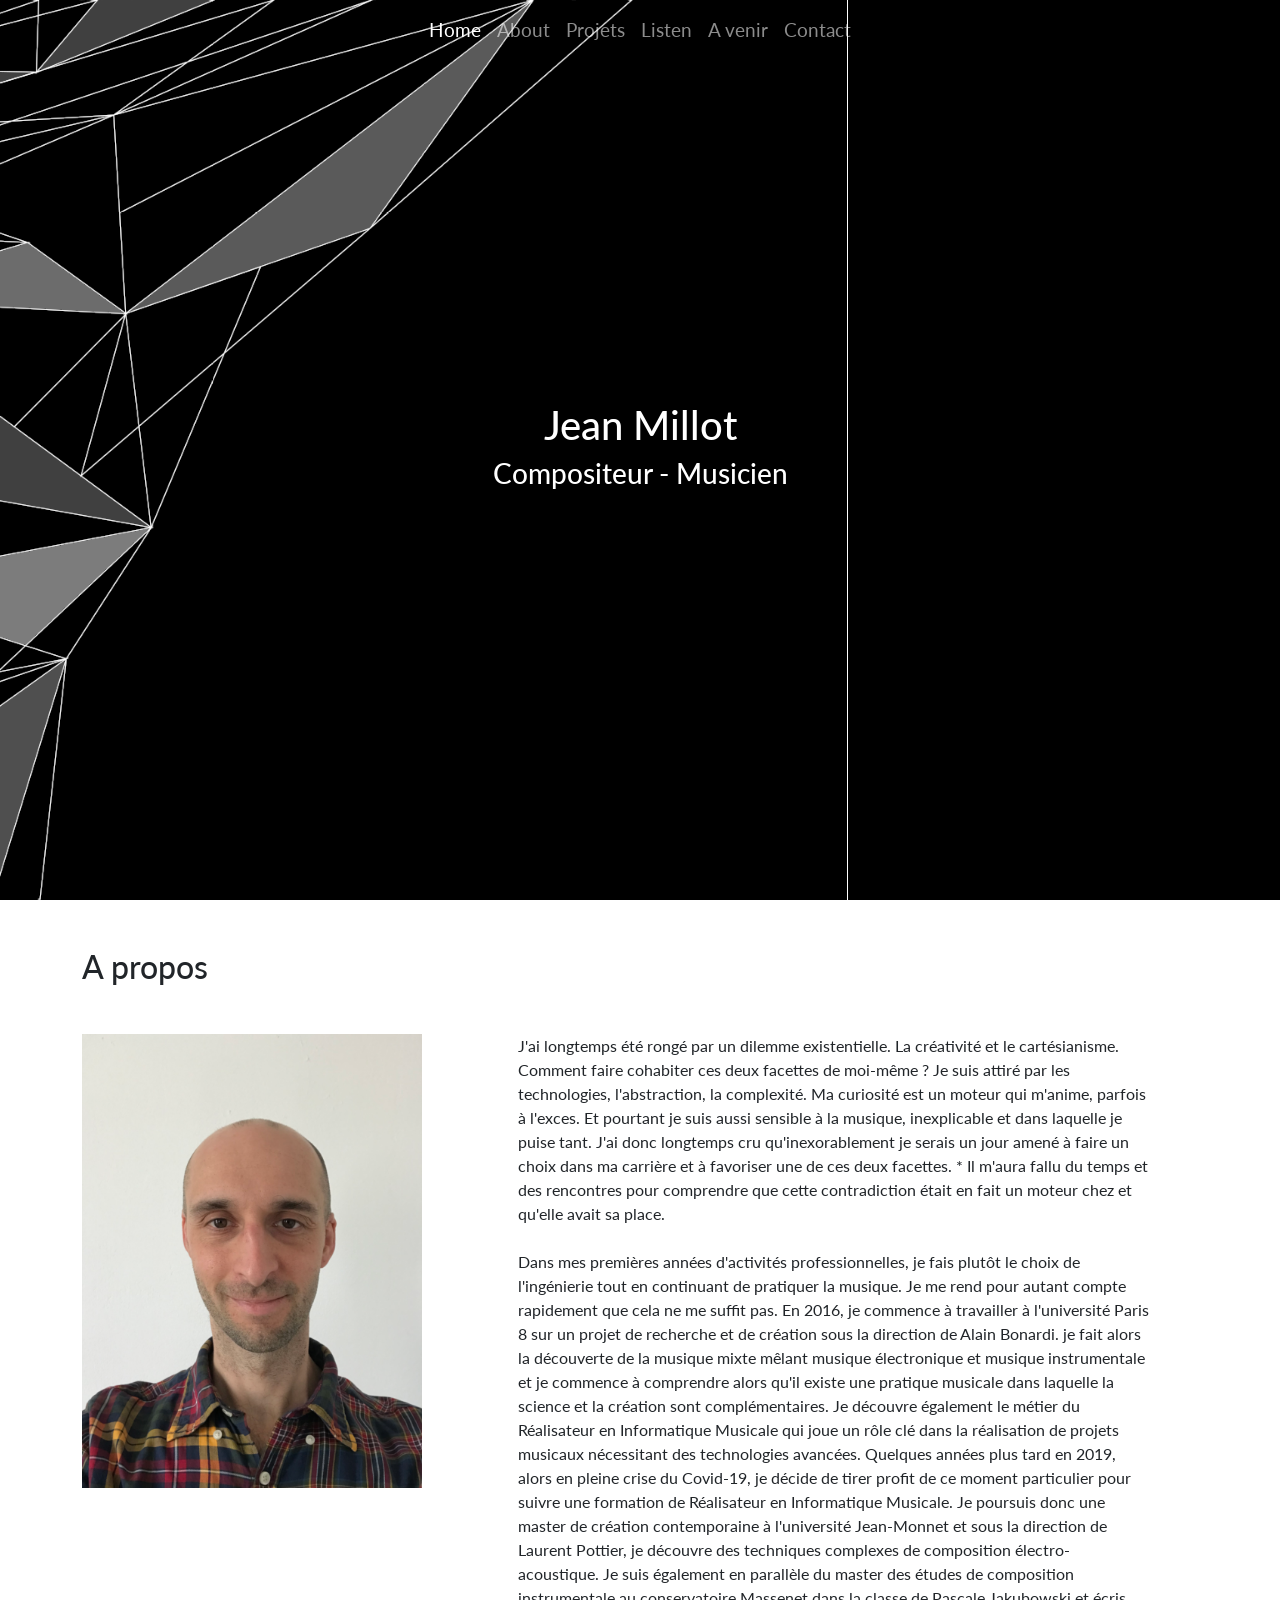
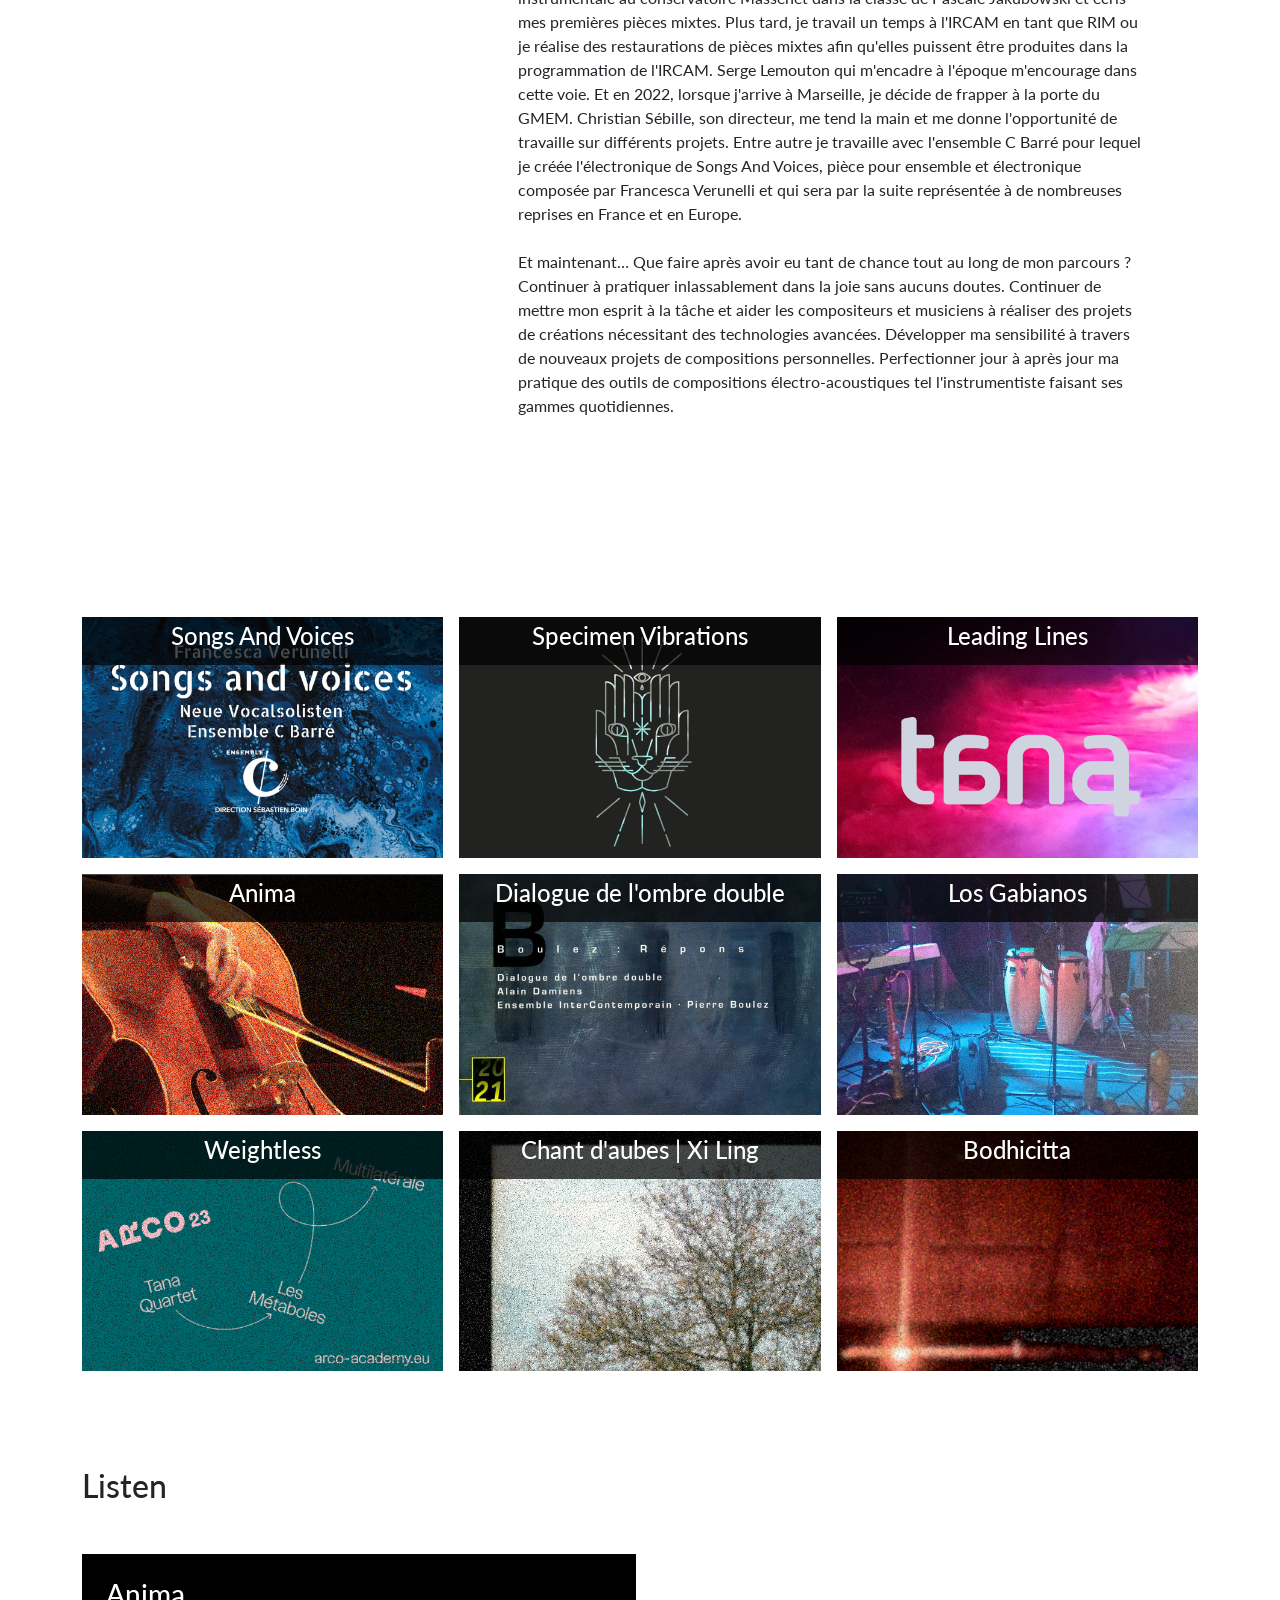
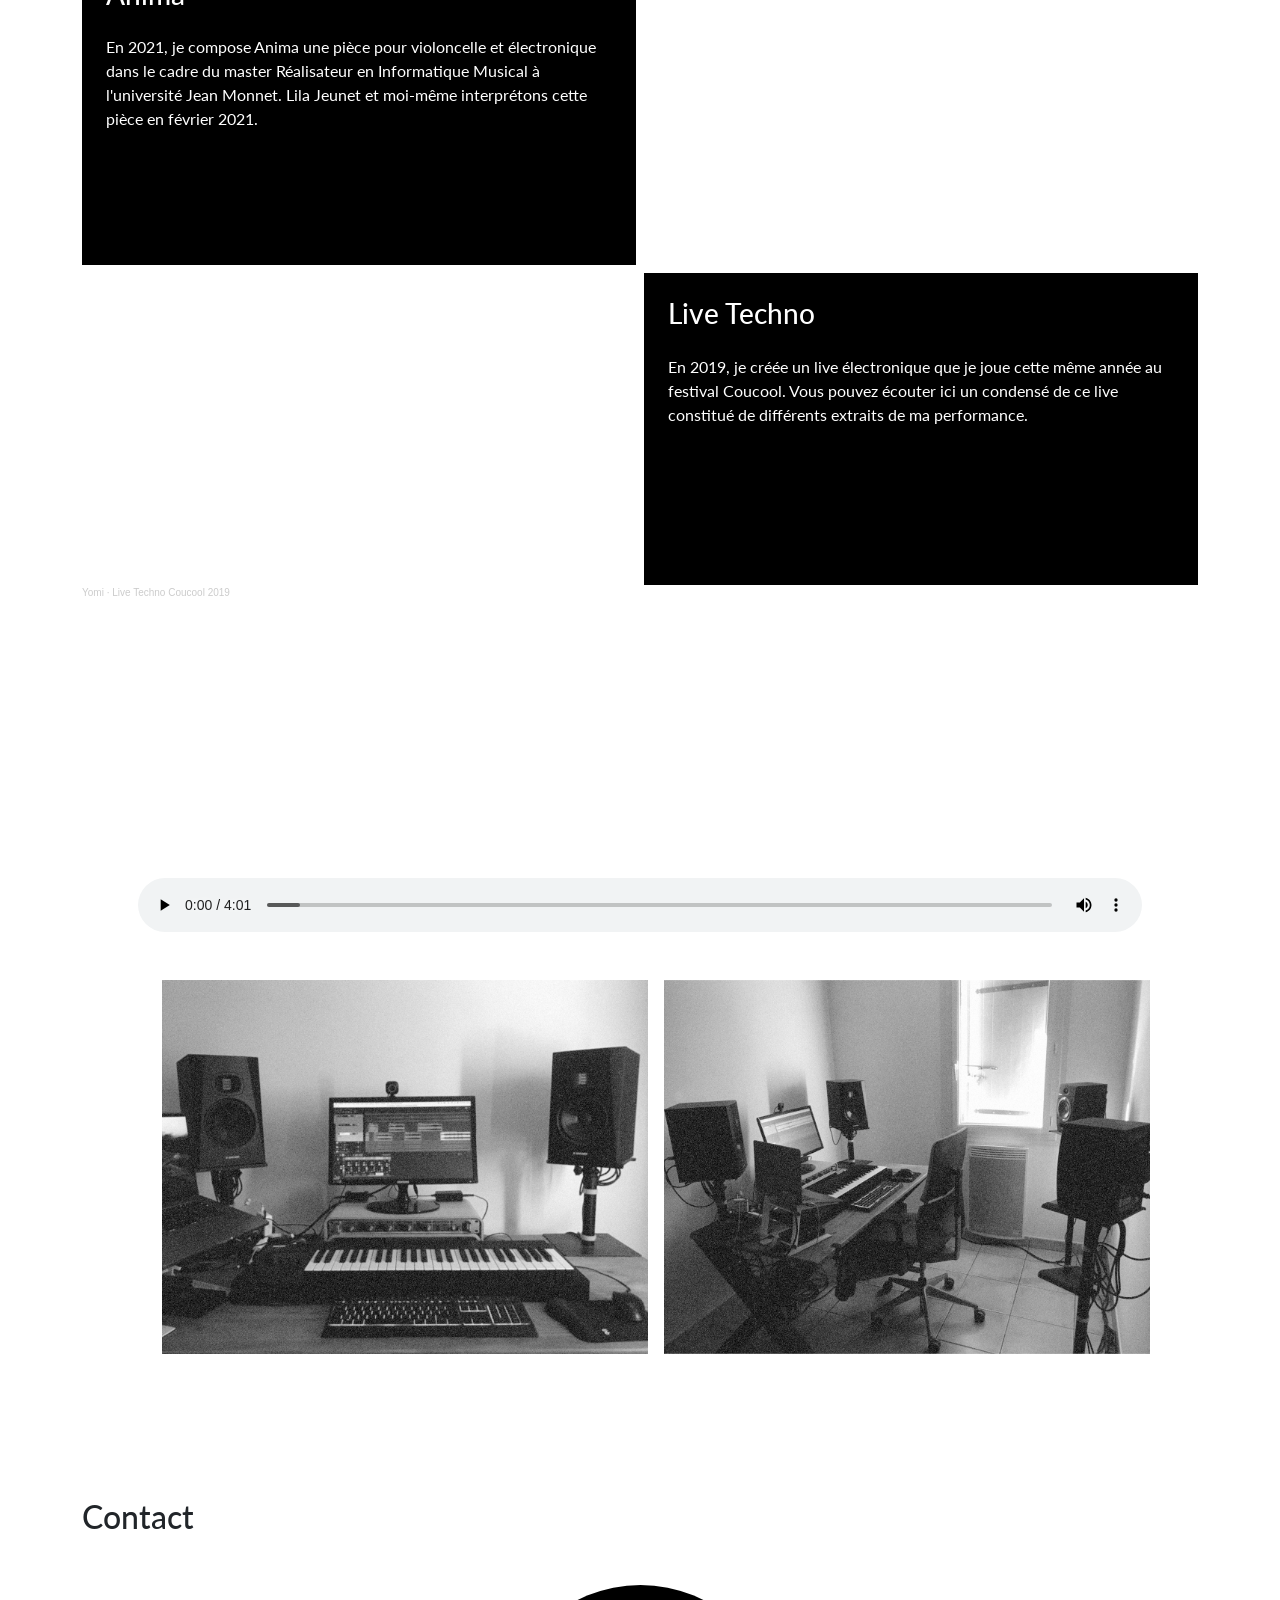
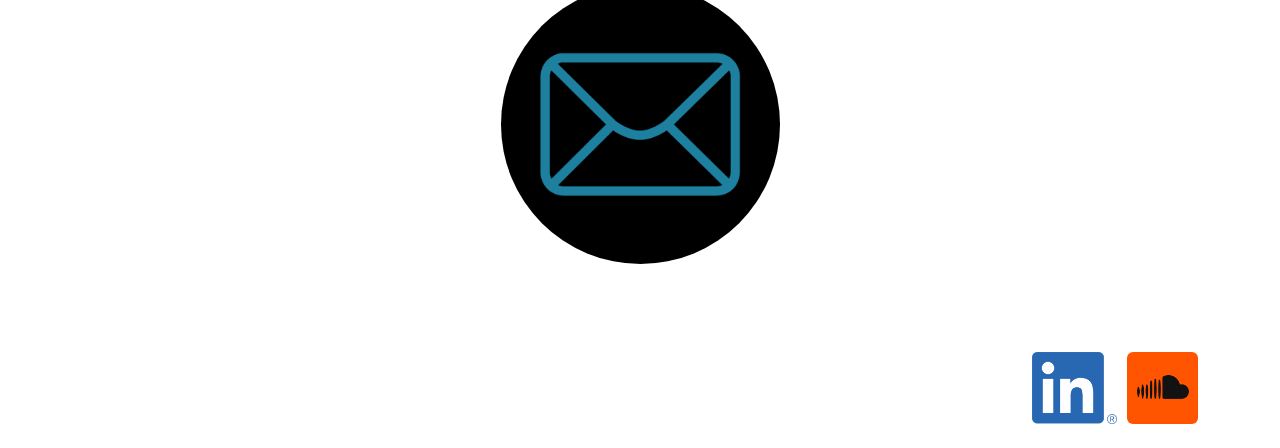
==== commit 11e0a043: "A propos" ====
--- a/index.html
+++ b/index.html
@@ -71,18 +71,30 @@
         <!-- A propos -->
         <section class="py-5 white-section" id="aboutSection">
             <div class="container">
-                <div class="row gy-3">
+                <h2 class="mb-5">A propos</h2>
+                <div class="row g-5">
                     <div class="col-lg-4 col-12">
-                        <img class="d-block mx-auto img-fluid about-img" src="assets/img/about.png">
-                    </div>
-                    <div class="col-lg-8 col-12 p-5">
-                        <h2 class="mb-4">A propos</h2>
-                        <p>Lorem ipsum dolor sit amet, consectetur adipisicing elit. Repellendus ab nulla dolorum autem
-                            nisi
-                            officiis
-                            blanditiis voluptatem hic, assumenda aspernatur facere ipsam nemo ratione cumque magnam enim
-                            fugiat
-                            reprehenderit expedita.
+                        <div class="d-flex w-100 h-100 justify-content-center">
+                            <div class="protrait-img-box">
+                                <img class="img-fluid" src="assets/img/about.png">
+                            </div>
+                        </div>
+                    </div>
+                    <div class="col-lg-8 col-12">
+                        <p class="mx-5">J'ai longtemps été rongé par un dilemme existentielle. 
+                            La créativité et le cartésianisme. Comment faire cohabiter ces deux facettes de moi-même ? 
+                            Je suis attiré par les technologies, l'abstraction, la complexité. Ma curiosité est un moteur qui m'anime, parfois à l'exces. 
+                            Et pourtant je suis aussi sensible à la musique, inexplicable et dans laquelle je puise tant. J'ai donc longtemps cru qu'inexorablement je serais un jour amené à faire un choix dans ma carrière et à favoriser une de ces deux facettes. *
+                            Il m'aura fallu du temps et des rencontres pour comprendre que cette contradiction était en fait un moteur chez et qu'elle avait sa place. 
+                            
+                            <br><br> Dans mes premières années d'activités professionnelles, je fais plutôt le choix de l'ingénierie tout en continuant de pratiquer la musique. Je me rend pour autant compte rapidement que cela ne me suffit pas. 
+                            En 2016, je commence à travailler à l'université Paris 8 sur un projet de recherche et de création sous la direction de Alain Bonardi. je fait alors la découverte de la musique mixte mêlant musique électronique et musique instrumentale et je commence à comprendre alors qu'il existe une pratique musicale dans laquelle la science et la création sont complémentaires. Je découvre également le métier du Réalisateur en Informatique Musicale qui joue un rôle clé dans la réalisation de projets musicaux nécessitant des technologies avancées. 
+                            Quelques années plus tard en 2019, alors en pleine crise du Covid-19, je décide de tirer profit de ce moment particulier pour suivre une formation de Réalisateur en Informatique Musicale. Je poursuis donc une master de création contemporaine à l'université Jean-Monnet et sous la direction de Laurent Pottier, je découvre des techniques complexes de composition électro-acoustique. 
+                            Je suis également en parallèle du master des études de composition instrumentale au conservatoire Massenet dans la classe de Pascale Jakubowski et écris mes premières pièces mixtes. 
+                            Plus tard, je travail un temps à l'IRCAM en tant que RIM ou je réalise des restaurations de pièces mixtes afin qu'elles puissent être produites dans la programmation de l'IRCAM. Serge Lemouton qui m'encadre à l'époque m'encourage dans cette voie. 
+                            Et en 2022, lorsque j'arrive à Marseille, je décide de frapper à la porte du GMEM. Christian Sébille, son directeur, me tend la main et me donne l'opportunité de travaille sur différents projets. Entre autre je travaille avec l'ensemble C Barré pour lequel je créée l'électronique de Songs And Voices, pièce pour ensemble et électronique composée par Francesca Verunelli et qui sera par la suite représentée à de nombreuses reprises en France et en Europe.
+                            
+                            <br><br> Et maintenant… Que faire après avoir eu tant de chance tout au long de mon parcours ? Continuer à pratiquer inlassablement dans la joie sans aucuns doutes. Continuer de mettre mon esprit à la tâche et aider les compositeurs et musiciens à réaliser des projets de créations nécessitant des technologies avancées. Développer ma sensibilité à travers de nouveaux projets de compositions personnelles. Perfectionner jour à après jour ma pratique des outils de compositions électro-acoustiques tel l'instrumentiste faisant ses gammes quotidiennes.
                         </p>
                     </div>
                 </div>
--- a/css/styles.css
+++ b/css/styles.css
@@ -28,10 +28,6 @@
 
 .img-studio {
   width: 40%;
-}
-
-.about-img {
-  max-height: 50vh;
 }
 
 .navbar {
@@ -65,6 +61,11 @@
 .navbar a
 {
   font-size: 1.2rem;
+}
+
+.protrait-img-box {
+  aspect-ratio: 900 / 1200;
+  width: 100%;
 }
 
 .item-img {
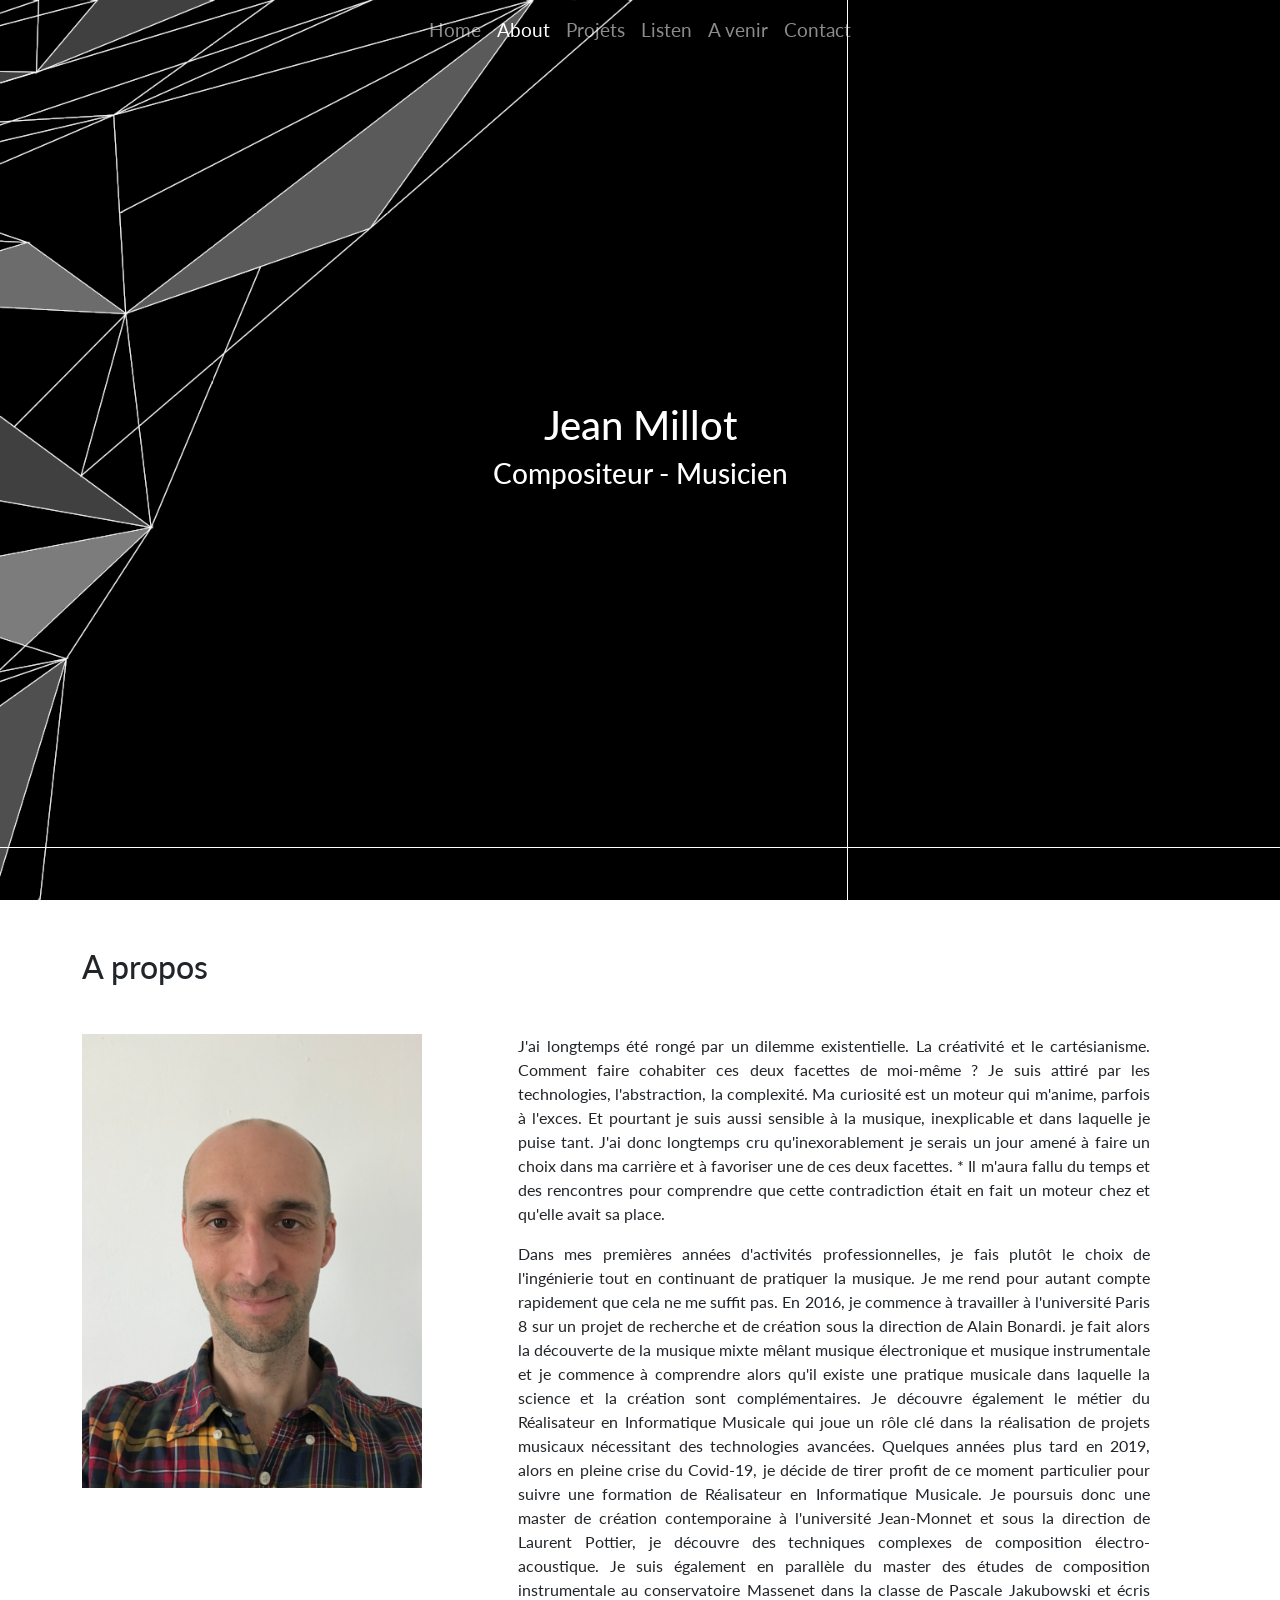
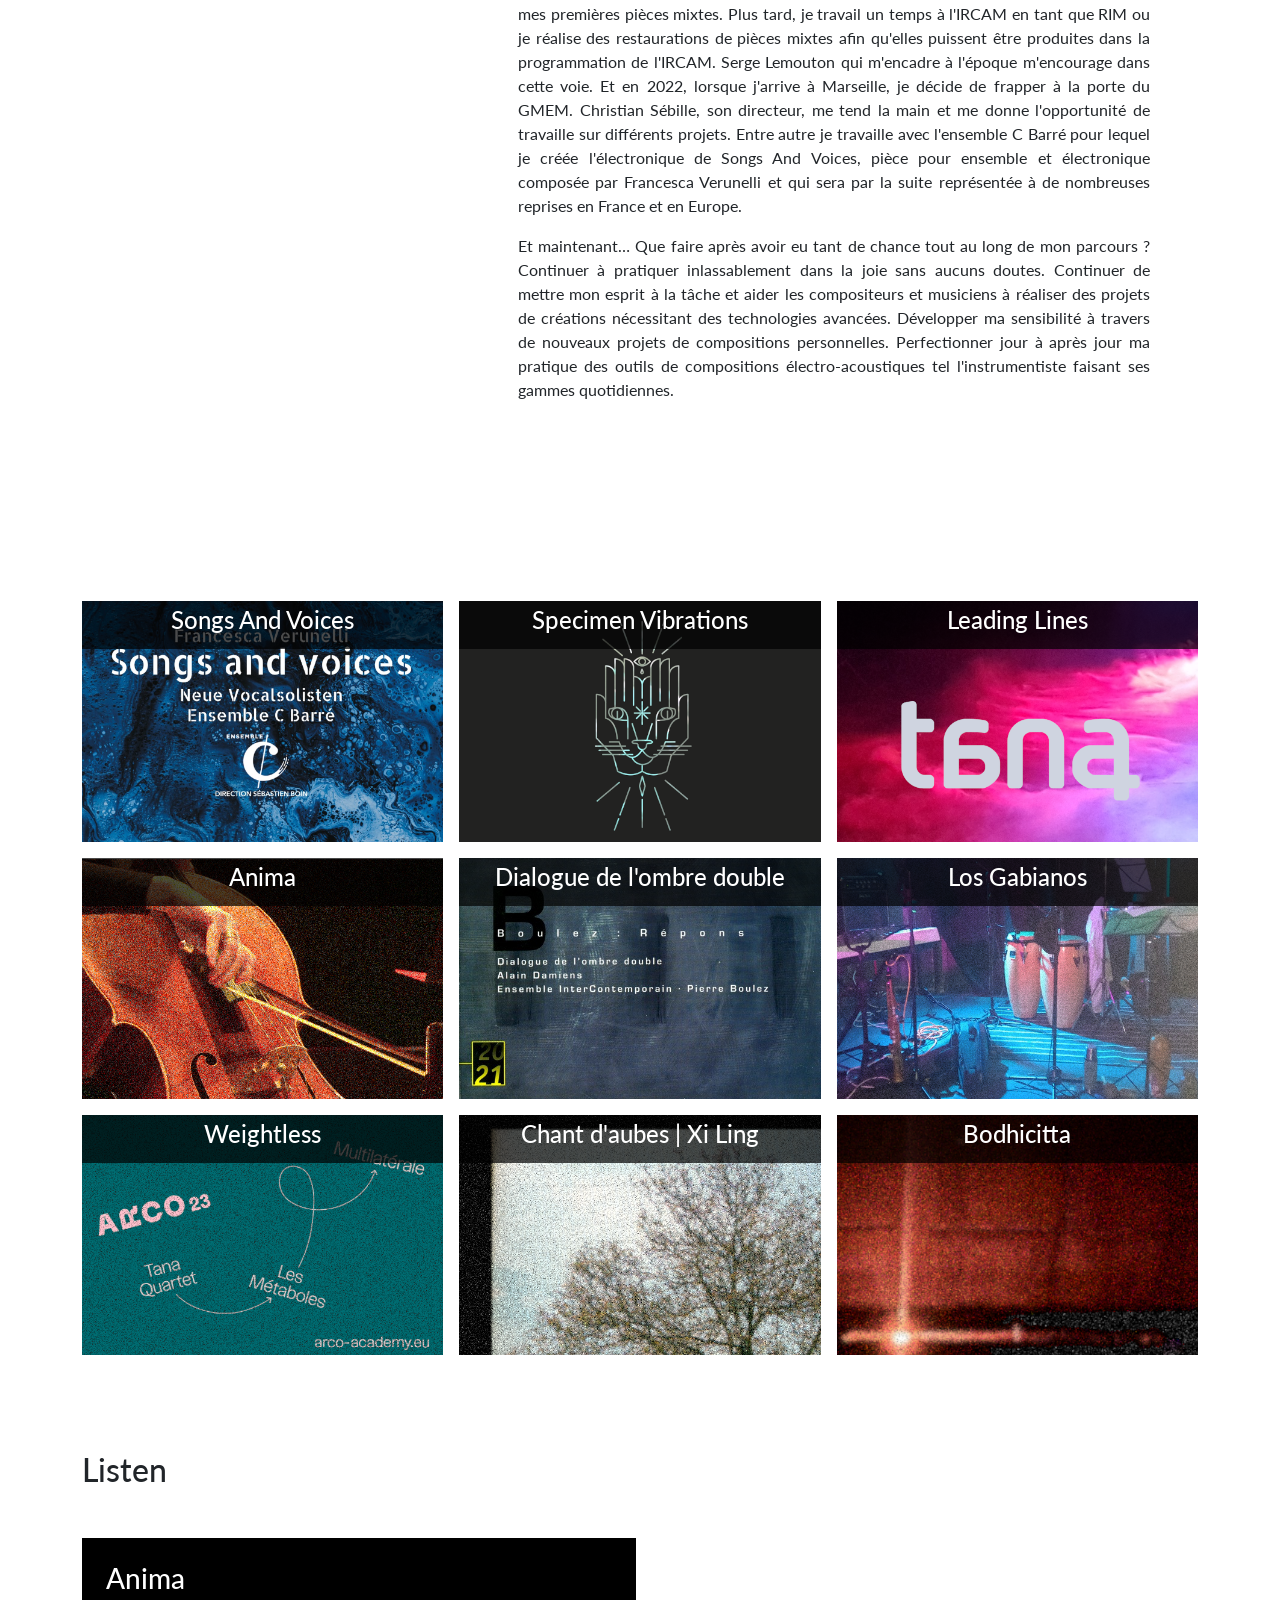
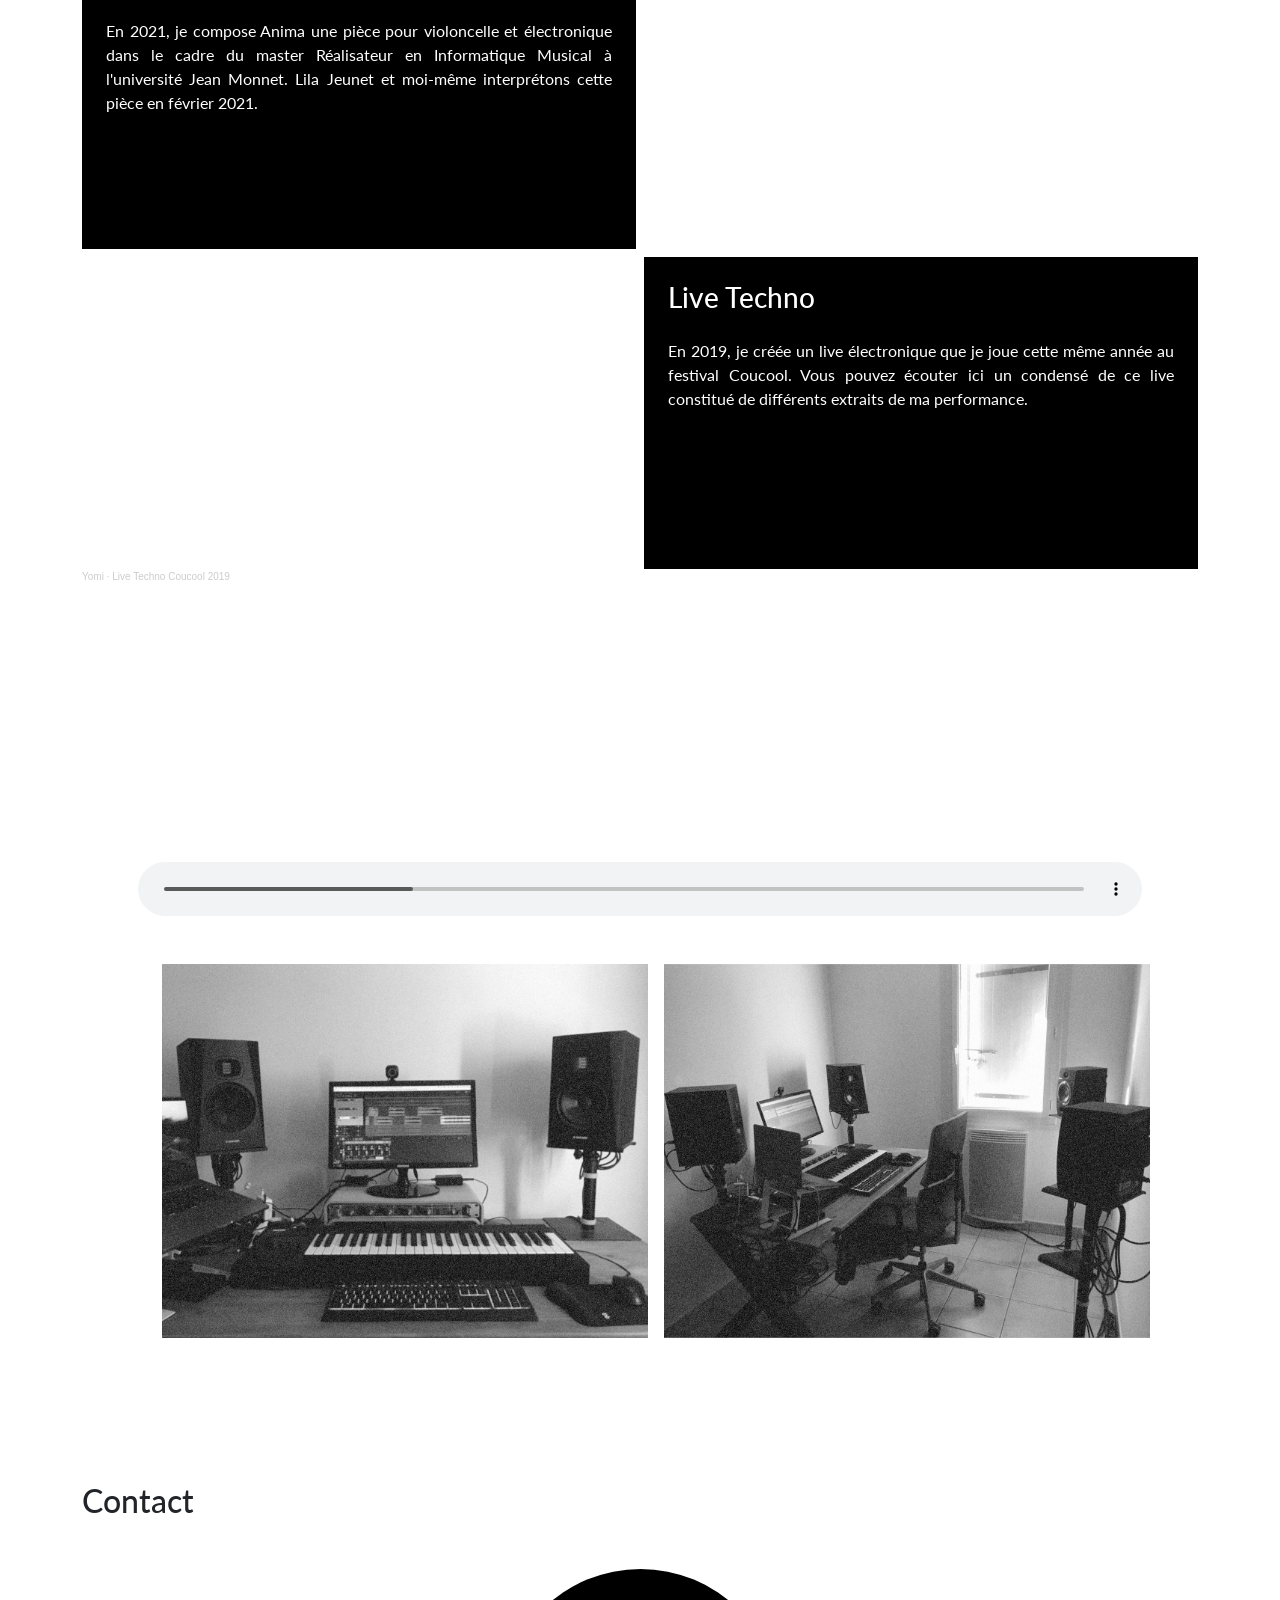
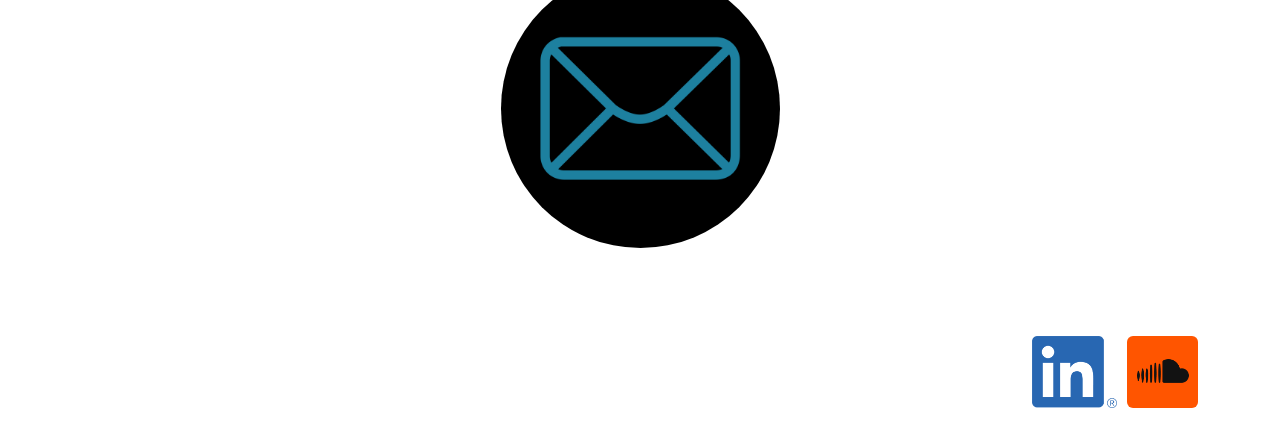
==== commit 01ffc8bb: "improve position of text and image prez" ====
--- a/index.html
+++ b/index.html
@@ -81,21 +81,58 @@
                         </div>
                     </div>
                     <div class="col-lg-8 col-12">
-                        <p class="mx-5">J'ai longtemps été rongé par un dilemme existentielle. 
-                            La créativité et le cartésianisme. Comment faire cohabiter ces deux facettes de moi-même ? 
-                            Je suis attiré par les technologies, l'abstraction, la complexité. Ma curiosité est un moteur qui m'anime, parfois à l'exces. 
-                            Et pourtant je suis aussi sensible à la musique, inexplicable et dans laquelle je puise tant. J'ai donc longtemps cru qu'inexorablement je serais un jour amené à faire un choix dans ma carrière et à favoriser une de ces deux facettes. *
-                            Il m'aura fallu du temps et des rencontres pour comprendre que cette contradiction était en fait un moteur chez et qu'elle avait sa place. 
-                            
-                            <br><br> Dans mes premières années d'activités professionnelles, je fais plutôt le choix de l'ingénierie tout en continuant de pratiquer la musique. Je me rend pour autant compte rapidement que cela ne me suffit pas. 
-                            En 2016, je commence à travailler à l'université Paris 8 sur un projet de recherche et de création sous la direction de Alain Bonardi. je fait alors la découverte de la musique mixte mêlant musique électronique et musique instrumentale et je commence à comprendre alors qu'il existe une pratique musicale dans laquelle la science et la création sont complémentaires. Je découvre également le métier du Réalisateur en Informatique Musicale qui joue un rôle clé dans la réalisation de projets musicaux nécessitant des technologies avancées. 
-                            Quelques années plus tard en 2019, alors en pleine crise du Covid-19, je décide de tirer profit de ce moment particulier pour suivre une formation de Réalisateur en Informatique Musicale. Je poursuis donc une master de création contemporaine à l'université Jean-Monnet et sous la direction de Laurent Pottier, je découvre des techniques complexes de composition électro-acoustique. 
-                            Je suis également en parallèle du master des études de composition instrumentale au conservatoire Massenet dans la classe de Pascale Jakubowski et écris mes premières pièces mixtes. 
-                            Plus tard, je travail un temps à l'IRCAM en tant que RIM ou je réalise des restaurations de pièces mixtes afin qu'elles puissent être produites dans la programmation de l'IRCAM. Serge Lemouton qui m'encadre à l'époque m'encourage dans cette voie. 
-                            Et en 2022, lorsque j'arrive à Marseille, je décide de frapper à la porte du GMEM. Christian Sébille, son directeur, me tend la main et me donne l'opportunité de travaille sur différents projets. Entre autre je travaille avec l'ensemble C Barré pour lequel je créée l'électronique de Songs And Voices, pièce pour ensemble et électronique composée par Francesca Verunelli et qui sera par la suite représentée à de nombreuses reprises en France et en Europe.
-                            
-                            <br><br> Et maintenant… Que faire après avoir eu tant de chance tout au long de mon parcours ? Continuer à pratiquer inlassablement dans la joie sans aucuns doutes. Continuer de mettre mon esprit à la tâche et aider les compositeurs et musiciens à réaliser des projets de créations nécessitant des technologies avancées. Développer ma sensibilité à travers de nouveaux projets de compositions personnelles. Perfectionner jour à après jour ma pratique des outils de compositions électro-acoustiques tel l'instrumentiste faisant ses gammes quotidiennes.
+                        <div class="about-text mx-lg-5">
+                        <p> J'ai longtemps été rongé par un dilemme existentielle.
+                            La créativité et le cartésianisme. Comment faire cohabiter ces deux facettes de moi-même ?
+                            Je suis attiré par les technologies, l'abstraction, la complexité. Ma curiosité est un
+                            moteur qui m'anime, parfois à l'exces.
+                            Et pourtant je suis aussi sensible à la musique, inexplicable et dans laquelle je puise
+                            tant. J'ai donc longtemps cru qu'inexorablement je serais un jour amené à faire un choix
+                            dans ma carrière et à favoriser une de ces deux facettes. *
+                            Il m'aura fallu du temps et des rencontres pour comprendre que cette contradiction était en
+                            fait un moteur chez et qu'elle avait sa place.
                         </p>
+
+                        <p>
+                            Dans mes premières années d'activités professionnelles, je fais plutôt le choix de
+                            l'ingénierie tout en continuant de pratiquer la musique. Je me rend pour autant compte
+                            rapidement que cela ne me suffit pas.
+                            En 2016, je commence à travailler à l'université Paris 8 sur un projet de recherche et de
+                            création sous la direction de Alain Bonardi. je fait alors la découverte de la musique mixte
+                            mêlant musique électronique et musique instrumentale et je commence à comprendre alors qu'il
+                            existe une pratique musicale dans laquelle la science et la création sont complémentaires.
+                            Je découvre également le métier du Réalisateur en Informatique Musicale qui joue un rôle clé
+                            dans la réalisation de projets musicaux nécessitant des technologies avancées.
+                            Quelques années plus tard en 2019, alors en pleine crise du Covid-19, je décide de tirer
+                            profit de ce moment particulier pour suivre une formation de Réalisateur en Informatique
+                            Musicale. Je poursuis donc une master de création contemporaine à l'université Jean-Monnet
+                            et sous la direction de Laurent Pottier, je découvre des techniques complexes de composition
+                            électro-acoustique.
+                            Je suis également en parallèle du master des études de composition instrumentale au
+                            conservatoire Massenet dans la classe de Pascale Jakubowski et écris mes premières pièces
+                            mixtes.
+                            Plus tard, je travail un temps à l'IRCAM en tant que RIM ou je réalise des restaurations de
+                            pièces mixtes afin qu'elles puissent être produites dans la programmation de l'IRCAM. Serge
+                            Lemouton qui m'encadre à l'époque m'encourage dans cette voie.
+                            Et en 2022, lorsque j'arrive à Marseille, je décide de frapper à la porte du GMEM. Christian
+                            Sébille, son directeur, me tend la main et me donne l'opportunité de travaille sur
+                            différents projets. Entre autre je travaille avec l'ensemble C Barré pour lequel je créée
+                            l'électronique de Songs And Voices, pièce pour ensemble et électronique composée par
+                            Francesca Verunelli et qui sera par la suite représentée à de nombreuses reprises en France
+                            et en Europe.
+                        </p>
+
+                        <p>
+                            Et maintenant… Que faire après avoir eu tant de chance tout au long de mon parcours ?
+                            Continuer à pratiquer inlassablement dans la joie sans aucuns doutes. Continuer de mettre
+                            mon esprit à la tâche et aider les compositeurs et musiciens à réaliser des projets de
+                            créations nécessitant des technologies avancées. Développer ma sensibilité à travers de
+                            nouveaux projets de compositions personnelles. Perfectionner jour à après jour ma pratique
+                            des outils de compositions électro-acoustiques tel l'instrumentiste faisant ses gammes
+                            quotidiennes.
+                        </p>
+
+                        </div>
                     </div>
                 </div>
             </div>
@@ -650,8 +687,10 @@
                         <div class="player-box">
                             <div class="media-text p-4">
                                 <h3>Anima</h3>
-                                <p class="py-3">En 2021, je compose Anima une pièce pour violoncelle et électronique dans le cadre du master
-                                    Réalisateur en Informatique Musical à l'université Jean Monnet. Lila Jeunet et moi-même interprétons cette pièce en février 2021.
+                                <p class="py-3">En 2021, je compose Anima une pièce pour violoncelle et électronique
+                                    dans le cadre du master
+                                    Réalisateur en Informatique Musical à l'université Jean Monnet. Lila Jeunet et
+                                    moi-même interprétons cette pièce en février 2021.
                                 </p>
                             </div>
                         </div>
@@ -660,7 +699,16 @@
                     <!-- Live Electro -->
                     <div class="col-lg-6 col-12 order-lg-3 order-4">
                         <div class="player-box">
-                            <iframe class="d-block h-100 w-100" scrolling="no" frameborder="no" allow="autoplay; encrypted-media" src="https://w.soundcloud.com/player/?url=https%3A//api.soundcloud.com/tracks/soundcloud%253Atracks%253A2338070675&color=%23ff5500&auto_play=false&hide_related=false&show_comments=true&show_user=true&show_reposts=false&show_teaser=true&visual=true"></iframe><div style="font-size: 10px; color: #cccccc;line-break: anywhere;word-break: normal;overflow: hidden;white-space: nowrap;text-overflow: ellipsis; font-family: Interstate,Lucida Grande,Lucida Sans Unicode,Lucida Sans,Garuda,Verdana,Tahoma,sans-serif;font-weight: 100;"><a href="https://soundcloud.com/jean_millot" title="Yomi" target="_blank" style="color: #cccccc; text-decoration: none;">Yomi</a> · <a href="https://soundcloud.com/jean_millot/live-techno-coucool-2019" title="Live Techno Coucool 2019" target="_blank" style="color: #cccccc; text-decoration: none;">Live Techno Coucool 2019</a></div>
+                            <iframe class="d-block h-100 w-100" scrolling="no" frameborder="no"
+                                allow="autoplay; encrypted-media"
+                                src="https://w.soundcloud.com/player/?url=https%3A//api.soundcloud.com/tracks/soundcloud%253Atracks%253A2338070675&color=%23ff5500&auto_play=false&hide_related=false&show_comments=true&show_user=true&show_reposts=false&show_teaser=true&visual=true"></iframe>
+                            <div
+                                style="font-size: 10px; color: #cccccc;line-break: anywhere;word-break: normal;overflow: hidden;white-space: nowrap;text-overflow: ellipsis; font-family: Interstate,Lucida Grande,Lucida Sans Unicode,Lucida Sans,Garuda,Verdana,Tahoma,sans-serif;font-weight: 100;">
+                                <a href="https://soundcloud.com/jean_millot" title="Yomi" target="_blank"
+                                    style="color: #cccccc; text-decoration: none;">Yomi</a> · <a
+                                    href="https://soundcloud.com/jean_millot/live-techno-coucool-2019"
+                                    title="Live Techno Coucool 2019" target="_blank"
+                                    style="color: #cccccc; text-decoration: none;">Live Techno Coucool 2019</a></div>
                         </div>
                     </div>
                     <div class="col-lg-6 col-12 order-lg-4 order-3">
@@ -694,13 +742,15 @@
                 </div>
                 <div class="d-flex justify-content-center my-5">
                     <div class="row g-3" style="width: 90%;">
-                    <div class="col-lg-6 col-12">
-                        <img src="assets/img/Studio_Front_Gray.png" alt="HTML tutorial" class="img-fluid mx-3"></img>
-                    </div>
-                    <div class="col-lg-6 col-12">
-                        <img src="assets/img/Studio_Whole_Gray.png" alt="HTML tutorial" class="img-fluid mx-3"></img>
-                    </div>
-                </div>
+                        <div class="col-lg-6 col-12">
+                            <img src="assets/img/Studio_Front_Gray.png" alt="HTML tutorial"
+                                class="img-fluid mx-3"></img>
+                        </div>
+                        <div class="col-lg-6 col-12">
+                            <img src="assets/img/Studio_Whole_Gray.png" alt="HTML tutorial"
+                                class="img-fluid mx-3"></img>
+                        </div>
+                    </div>
                 </div>
             </div>
         </section>
--- a/css/styles.css
+++ b/css/styles.css
@@ -24,6 +24,10 @@
 .masthead {
   height: 100vh;
   min-height: 500px;
+}
+
+p {
+  text-align: justify;
 }
 
 .img-studio {
@@ -64,8 +68,15 @@
 }
 
 .protrait-img-box {
-  aspect-ratio: 900 / 1200;
-  width: 100%;
+    aspect-ratio: 900 / 1200;
+    width: 75%;
+}
+
+/* lg breakpoint */
+@media (min-width: 992px) {
+  .protrait-img-box {
+    width: 100%;
+  }
 }
 
 .item-img {
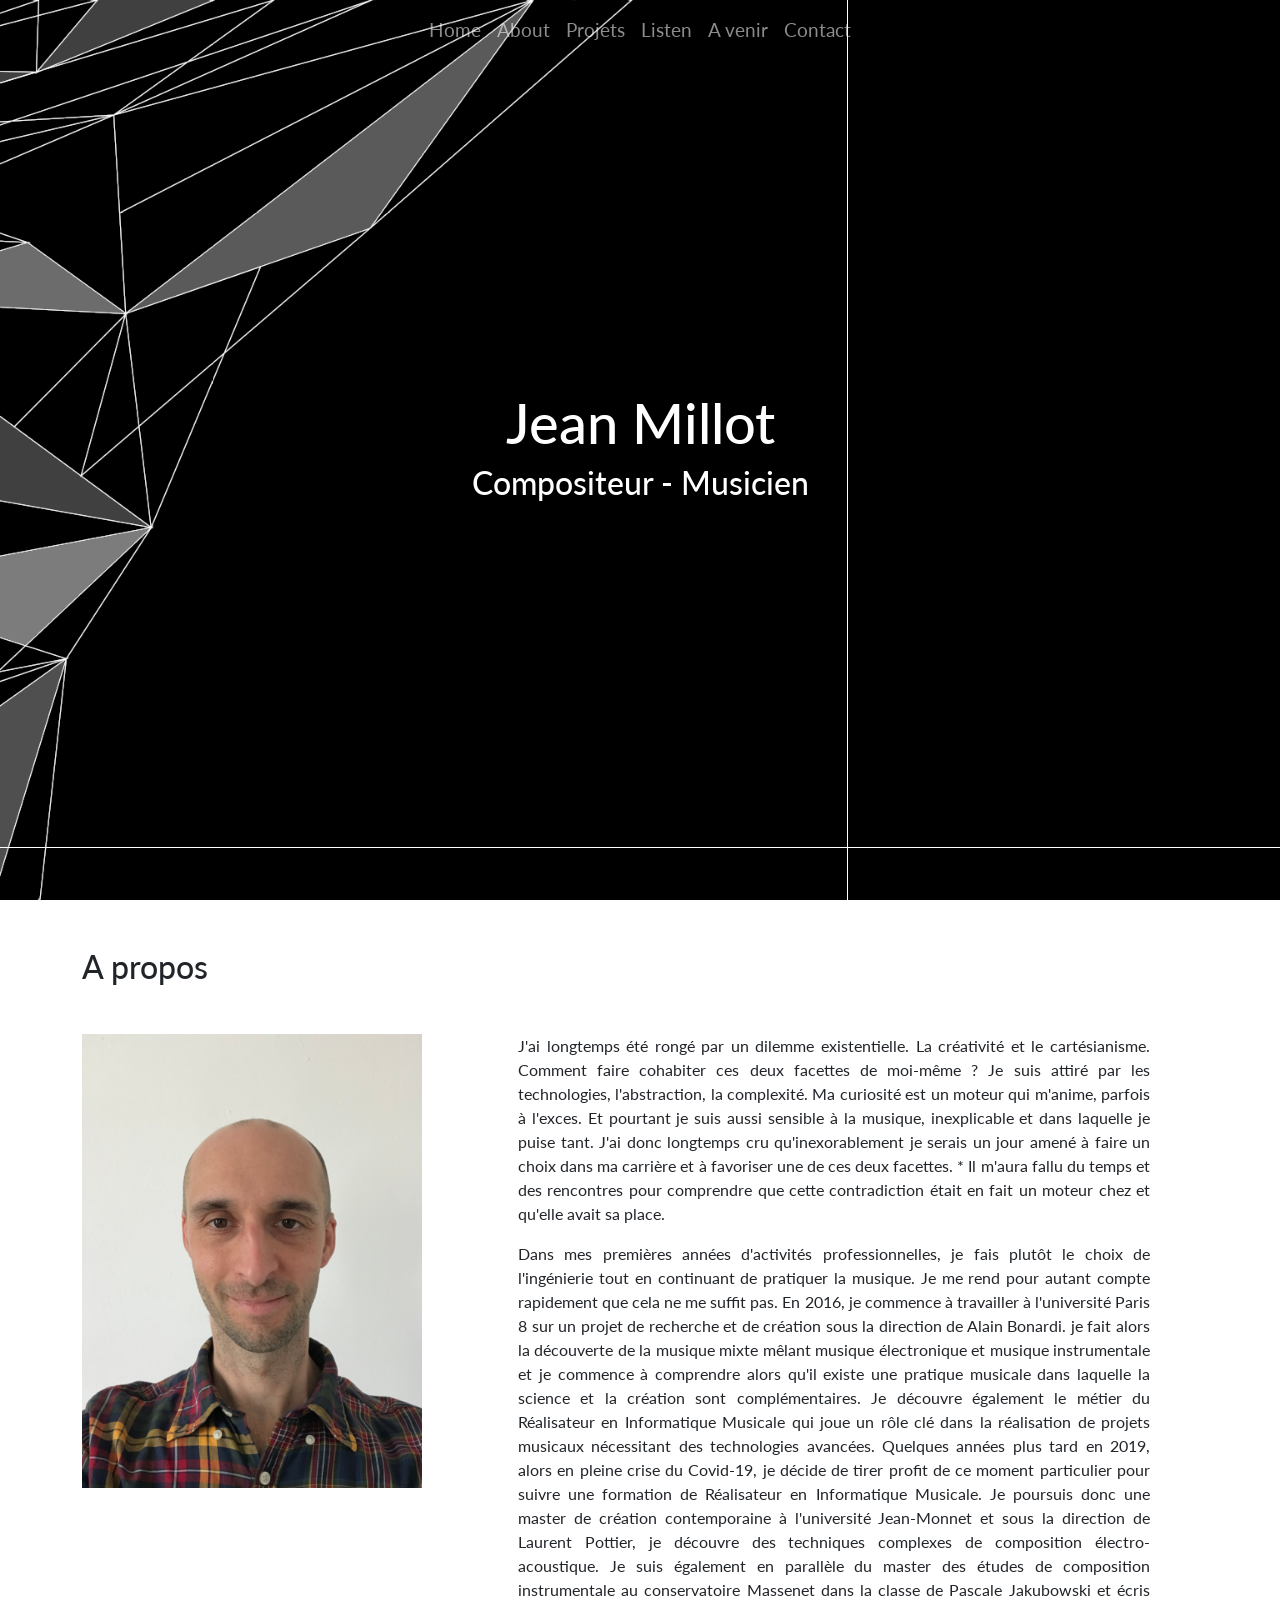
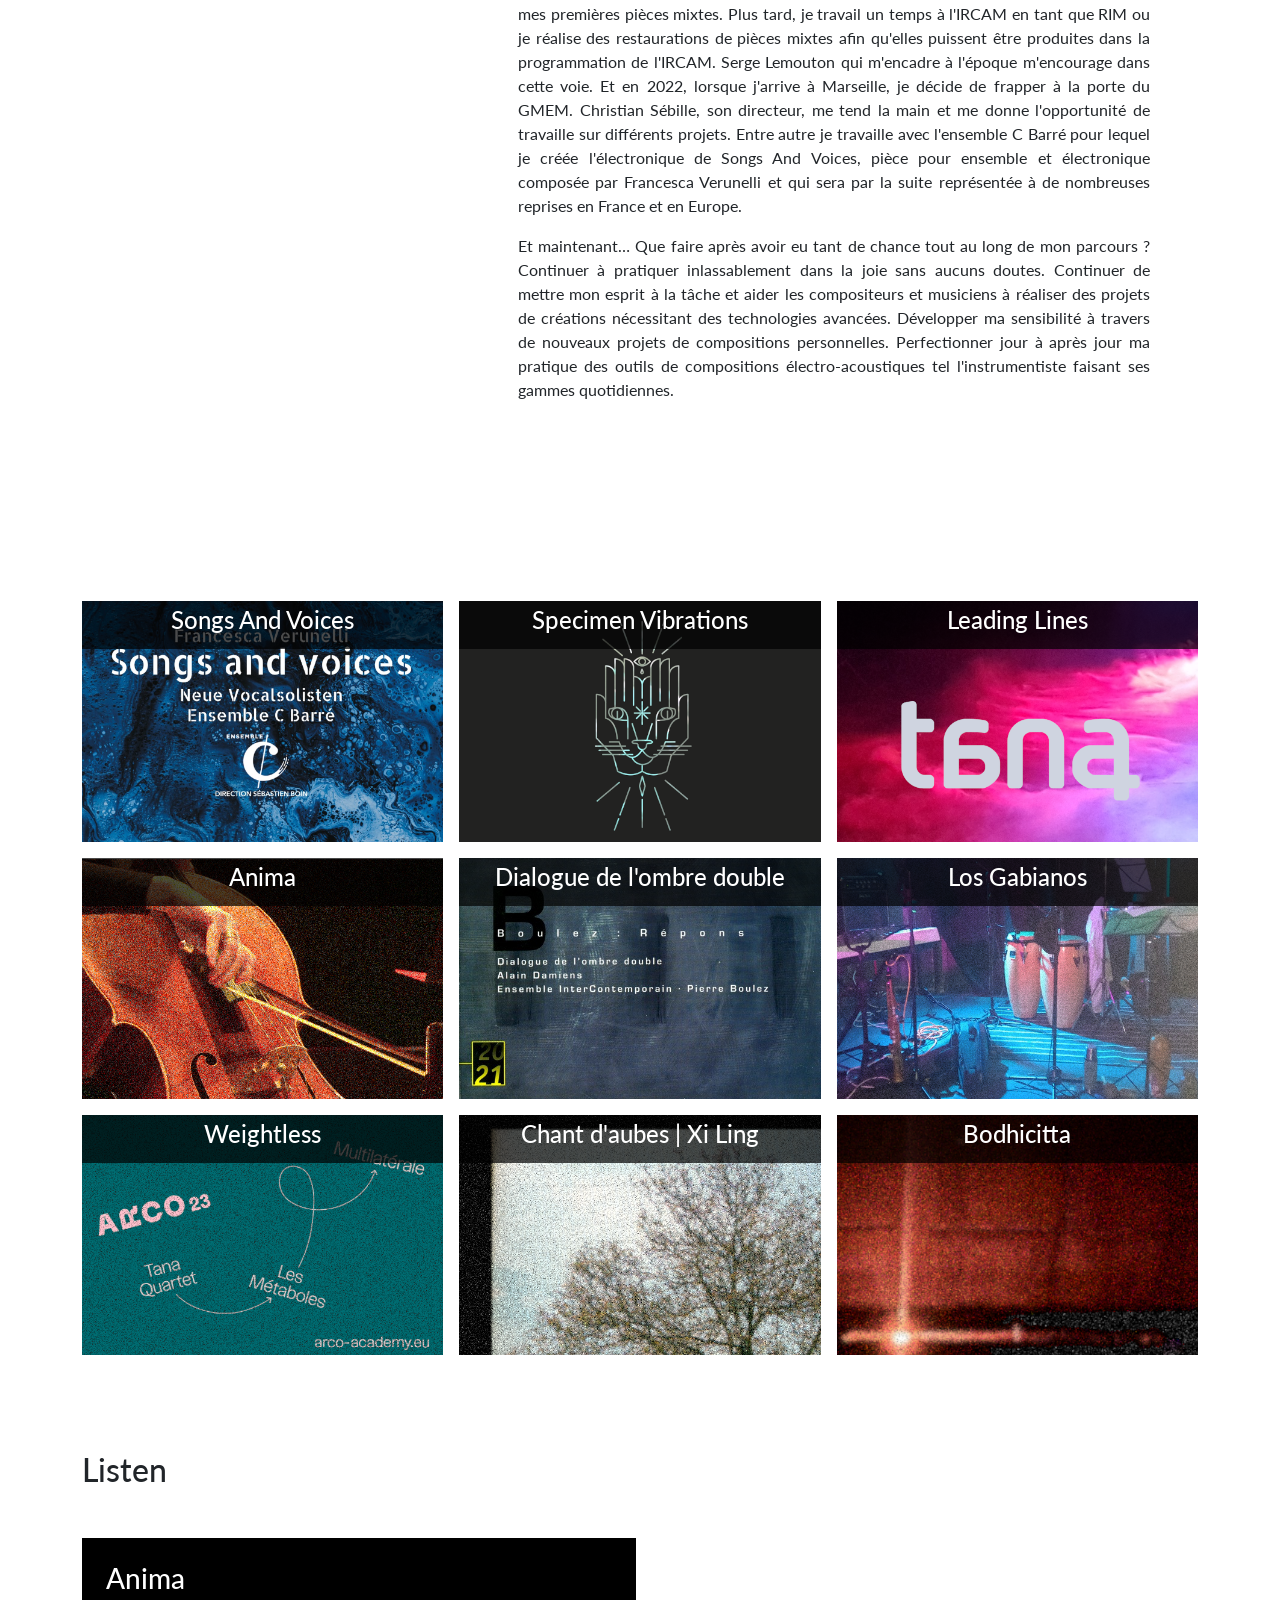
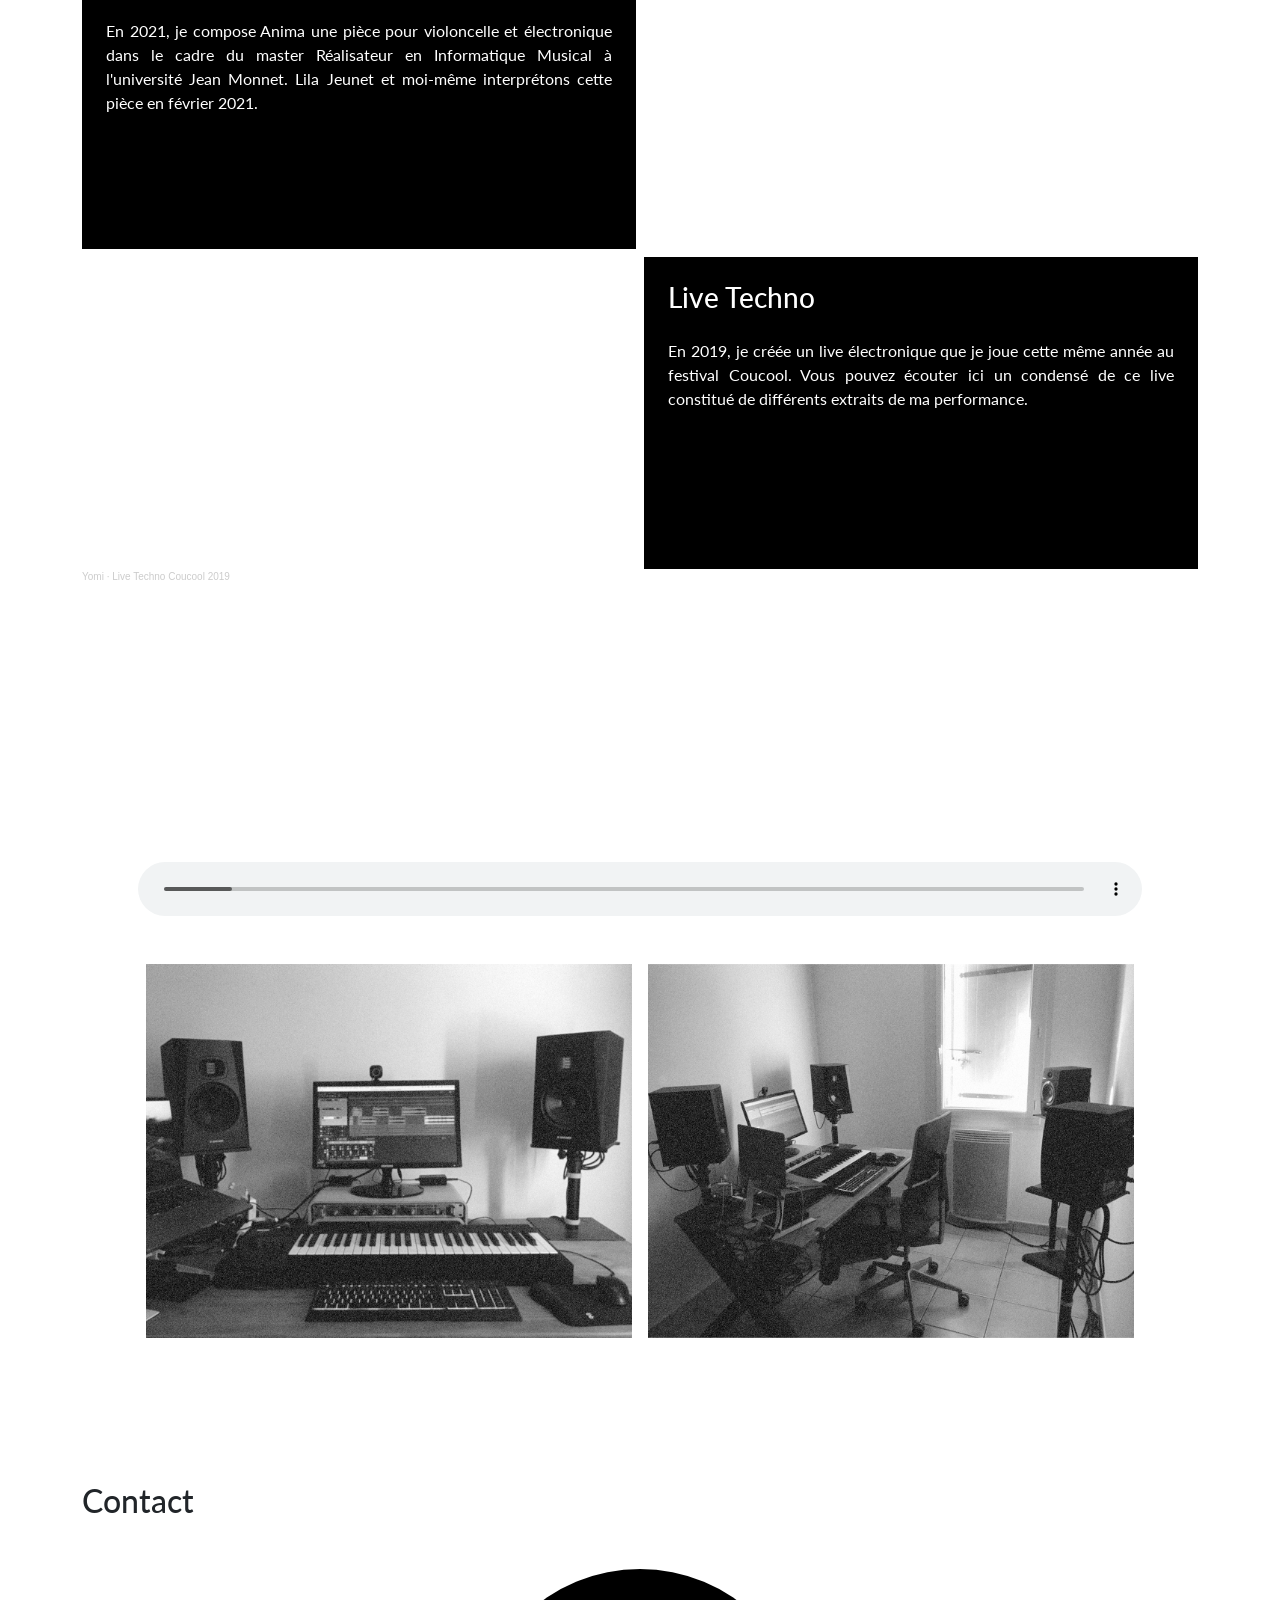
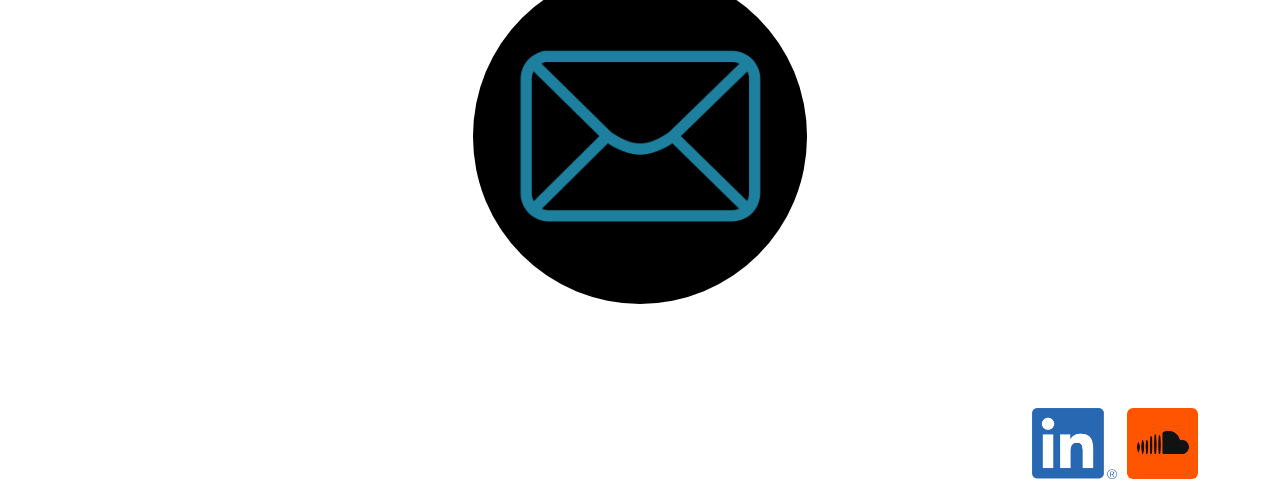
==== commit 75a2761a: "size adjusments" ====
--- a/index.html
+++ b/index.html
@@ -69,7 +69,7 @@
         </header>
 
         <!-- A propos -->
-        <section class="py-5 white-section" id="aboutSection">
+        <section class="py-xl-5 py-sm-4 py-3 white-section" id="aboutSection">
             <div class="container">
                 <h2 class="mb-5">A propos</h2>
                 <div class="row g-5">
@@ -139,7 +139,7 @@
         </section>
 
         <!-- Projets -->
-        <section id="projectsSection" class="py-5 dark-section">
+        <section id="projectsSection" class="py-xl-5 py-sm-4 py-3 dark-section">
             <div class="container">
                 <h2 class="mb-5">Projets</h2>
                 <div class="row g-3">
@@ -628,7 +628,7 @@
                             <div class="modal-dialog modal-fullscreen-sm-down modal-lg">
                                 <div class="modal-content">
                                     <div class="modal-header">
-                                        <h3 class="modal-title">Bodhicitta | Jean Millot</h5>
+                                        <h3 class="modal-title">Bodhicitta | Jean Millot</h3>
                                             <button type="button" class="btn-close btn-close-white"
                                                 data-bs-dismiss="modal" aria-label="Close"></button>
                                     </div>
@@ -671,7 +671,7 @@
         </section>
 
         <!-- Listen -->
-        <section class="py-5 white-section" id="listenSection">
+        <section class="py-xl-5 py-sm-4 py-3 white-section" id="listenSection">
             <div class="container">
                 <h2 class="mb-5">Listen</h2>
                 <div class="row g-0 g-2">
@@ -684,7 +684,7 @@
                         </div>
                     </div>
                     <div class="col-lg-6 col-12 order-lg-1 order-1">
-                        <div class="player-box">
+                        <div class="text-box">
                             <div class="media-text p-4">
                                 <h3>Anima</h3>
                                 <p class="py-3">En 2021, je compose Anima une pièce pour violoncelle et électronique
@@ -712,7 +712,7 @@
                         </div>
                     </div>
                     <div class="col-lg-6 col-12 order-lg-4 order-3">
-                        <div class="player-box">
+                        <div class="text-box">
                             <div class="media-text p-4">
                                 <h3>Live Techno</h3>
                                 <p class="py-3">En 2019, je créée un live électronique que je joue cette même année
@@ -727,7 +727,7 @@
         </section>
 
         <!-- A venir -->
-        <section class="py-5 dark-section" id="aVenir">
+        <section class="py-xl-5 py-sm-4 py-3 dark-section" id="aVenir">
             <div class="container">
                 <h2 class="mb-5">A venir</h2>
                 <p>En 2026, je monte mon home studio équipé pour d'une quadriphonie. J'y prépare actuellement
@@ -744,11 +744,11 @@
                     <div class="row g-3" style="width: 90%;">
                         <div class="col-lg-6 col-12">
                             <img src="assets/img/Studio_Front_Gray.png" alt="HTML tutorial"
-                                class="img-fluid mx-3"></img>
+                                class="img-fluid"></img>
                         </div>
                         <div class="col-lg-6 col-12">
                             <img src="assets/img/Studio_Whole_Gray.png" alt="HTML tutorial"
-                                class="img-fluid mx-3"></img>
+                                class="img-fluid"></img>
                         </div>
                     </div>
                 </div>
@@ -756,11 +756,11 @@
         </section>
 
         <!-- Contact -->
-        <section class="py-5 white-section" id="contactSection">
+        <section class="py-xl-5 py-sm-4 py-3 white-section" id="contactSection">
             <div class="container">
                 <h2 class="mb-5">Contact</h2>
-                <div class="d-flex justify-content-center">
-                    <div class="email-link mw-lg-12 position-relative rounded-pill w-25">
+                <div class="d-flex my-3 justify-content-center">
+                    <div class="email-link position-relative rounded-pill">
                         <div class="position-absolute icon-div">
                             <img src="assets/img/Lettre-icon-blue.png" alt="HTML tutorial" class="img-fluid"></img>
                         </div>
@@ -770,11 +770,11 @@
             </div>
         </section>
 
-        <footer class="dark-section py-4 mt-3">
+        <footer class="dark-section py-sm-4 mt-3">
             <div class="container">
                 <div class="row">
                     <div class="col-md-10 col-8 align-self-center">
-                        <small class="text-white">Copyright &copy Jean Millot 2026</small>
+                        <small class="text-white fs-5">Copyright &copy Jean Millot 2026</small>
                     </div>
                     <div class="col-md-2 col-4">
                         <div class="icon-container">
--- a/css/styles.css
+++ b/css/styles.css
@@ -7,8 +7,23 @@
   font-family: 'Lato', sans-serif !important;
 }
 
+.masthead h1 {
+  font-size: 3.5rem;
+}
+
+.masthead h3 {
+  font-size: 2rem;
+}
+
 h6 {
   font-weight: bold;
+}
+
+/* under small breakpoint */
+@media (max-width: 576px) {
+  .container {
+    padding: 25px;
+  }
 }
 
 .bg-img {
@@ -62,14 +77,13 @@
   opacity: 1;
 }
 
-.navbar a
-{
+.navbar a {
   font-size: 1.2rem;
 }
 
 .protrait-img-box {
-    aspect-ratio: 900 / 1200;
-    width: 75%;
+  aspect-ratio: 900 / 1200;
+  width: 75%;
 }
 
 /* lg breakpoint */
@@ -113,6 +127,14 @@
   width: 100%;
 }
 
+/* under large breakpoint */
+@media (min-width: 992px) {
+  .text-box {
+    aspect-ratio: 16 / 9;
+    width: 100%;
+  }
+}
+
 .media-text {
   color: white;
   width: 100%;
@@ -138,11 +160,19 @@
 .email-link {
   background-color: black;
   aspect-ratio: 1 / 1;
-  transition: all 0.5s;
+  transition: scale 0.5s;
+  width: 50%;
 }
 
 .email-link:hover {
   scale: 0.9;
+}
+
+/* under large breakpoint */
+@media (min-width: 992px) {
+  .email-link {
+    width: 30%;
+  }
 }
 
 .icon-div {
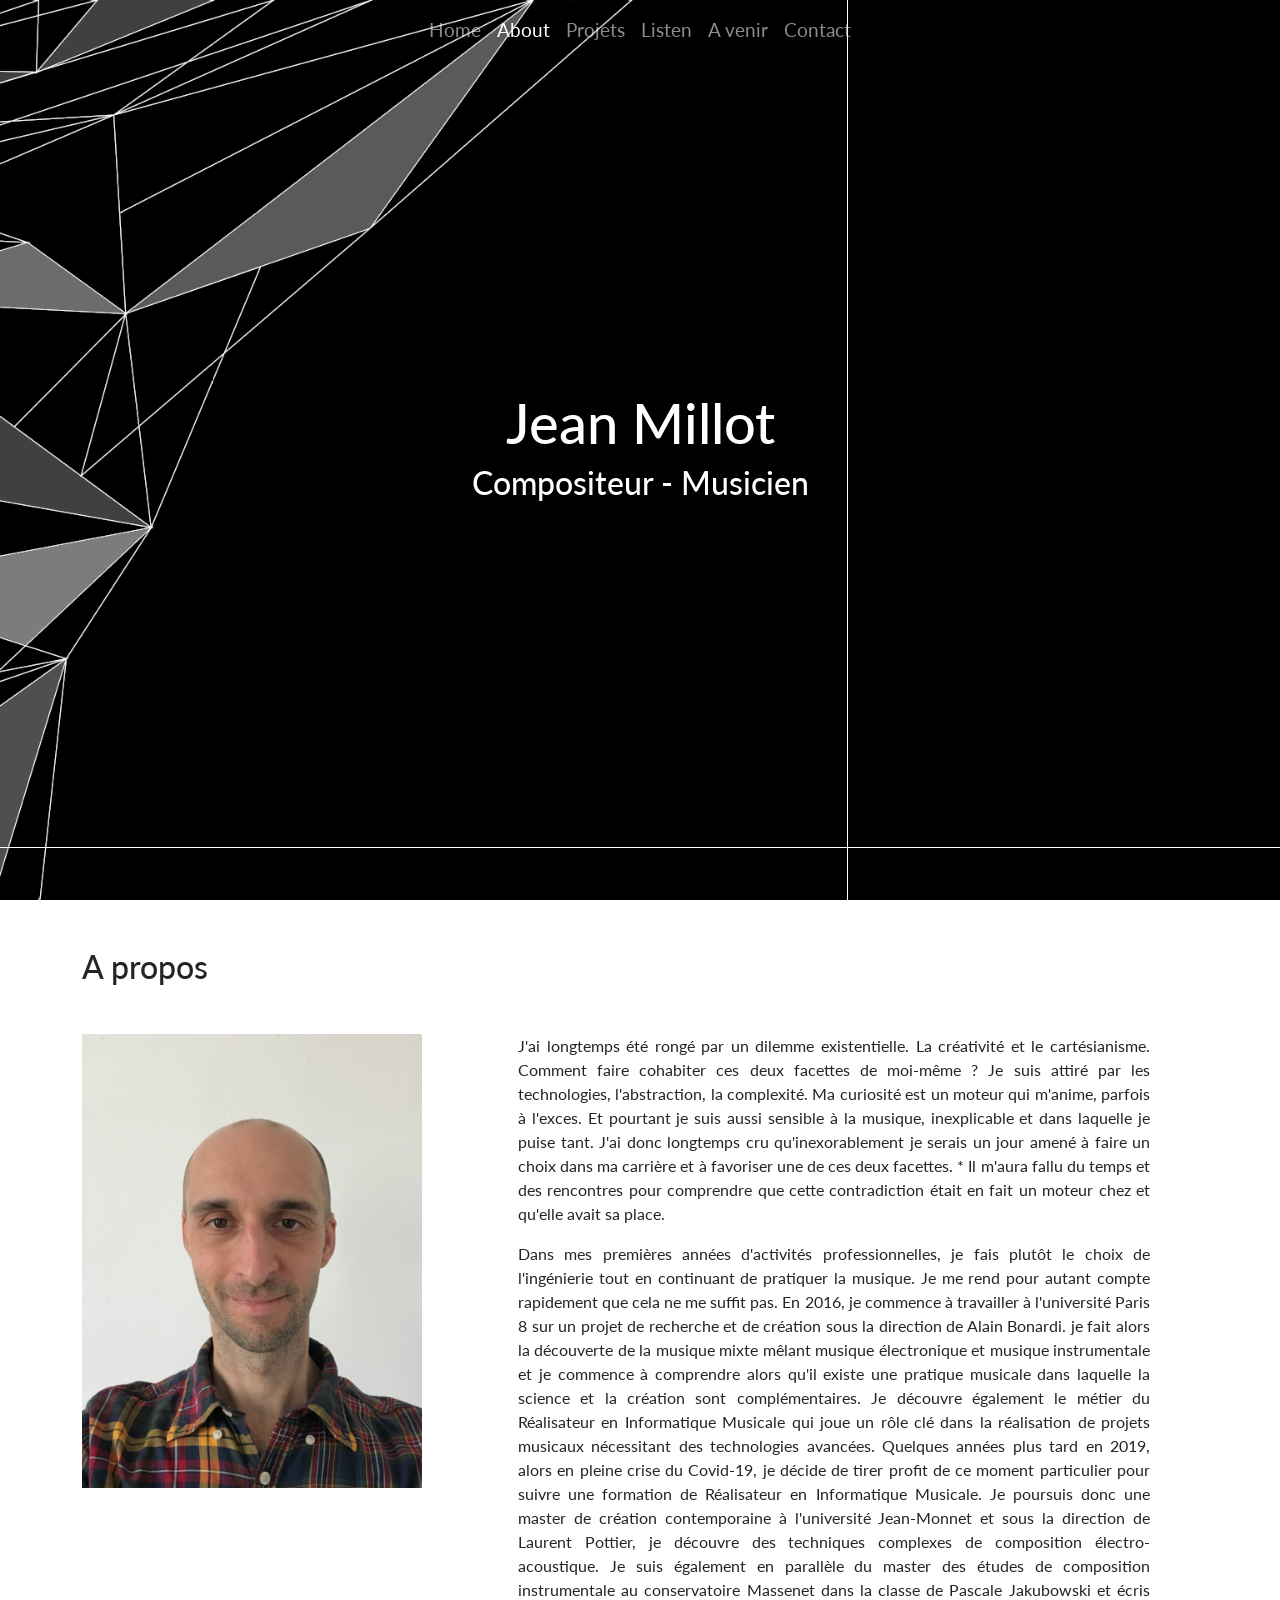
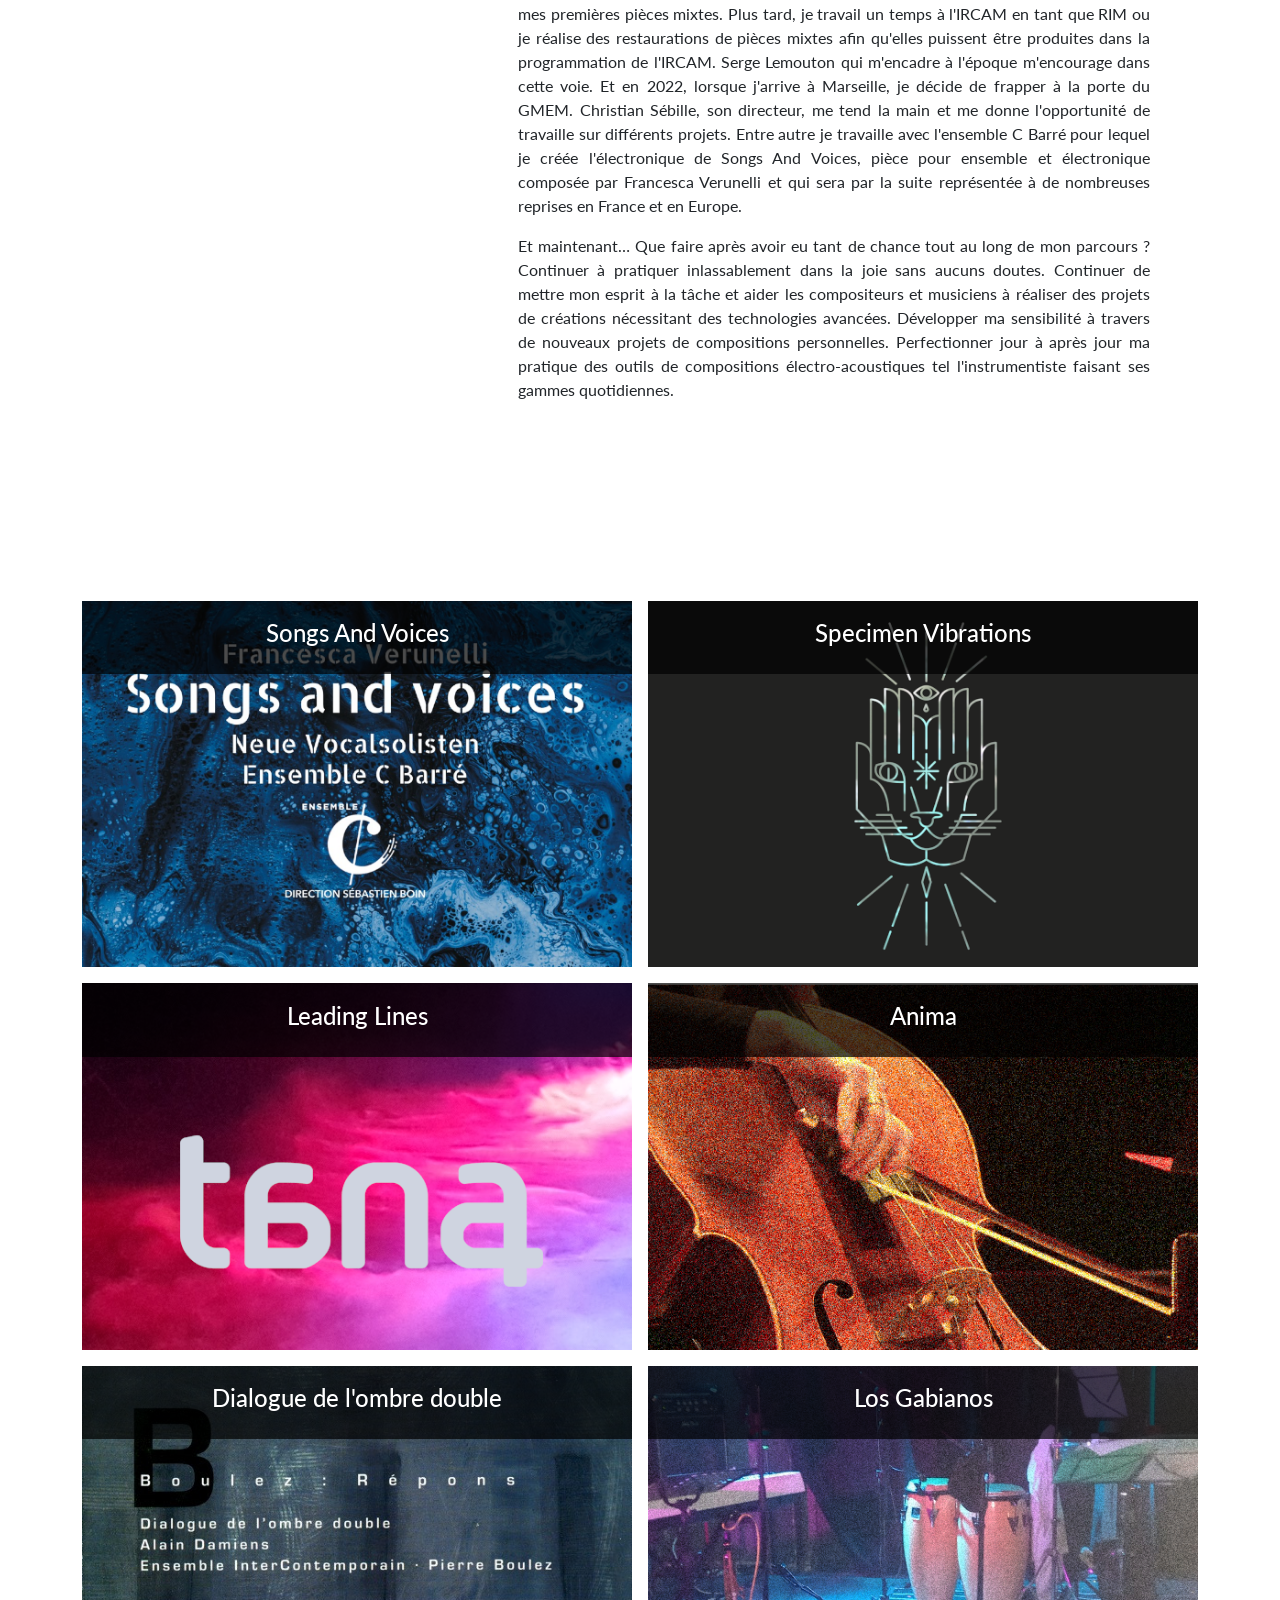
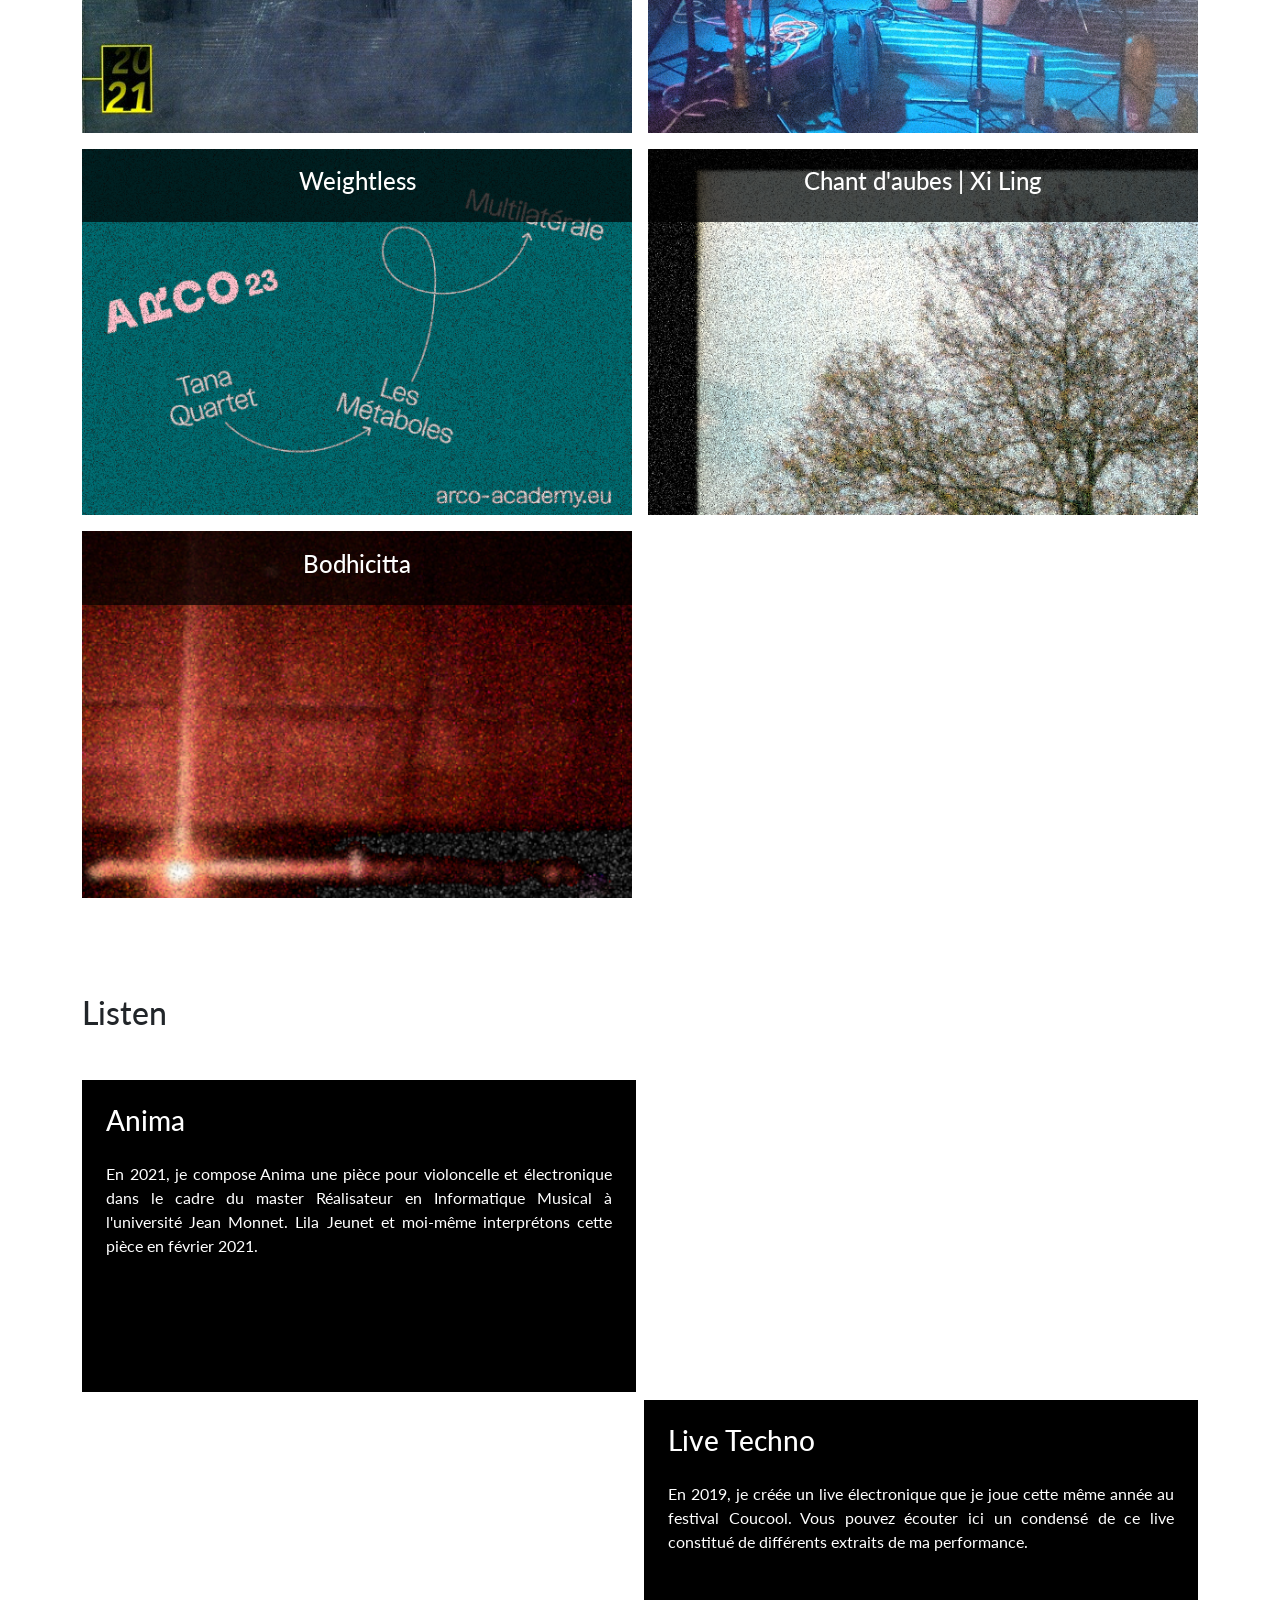
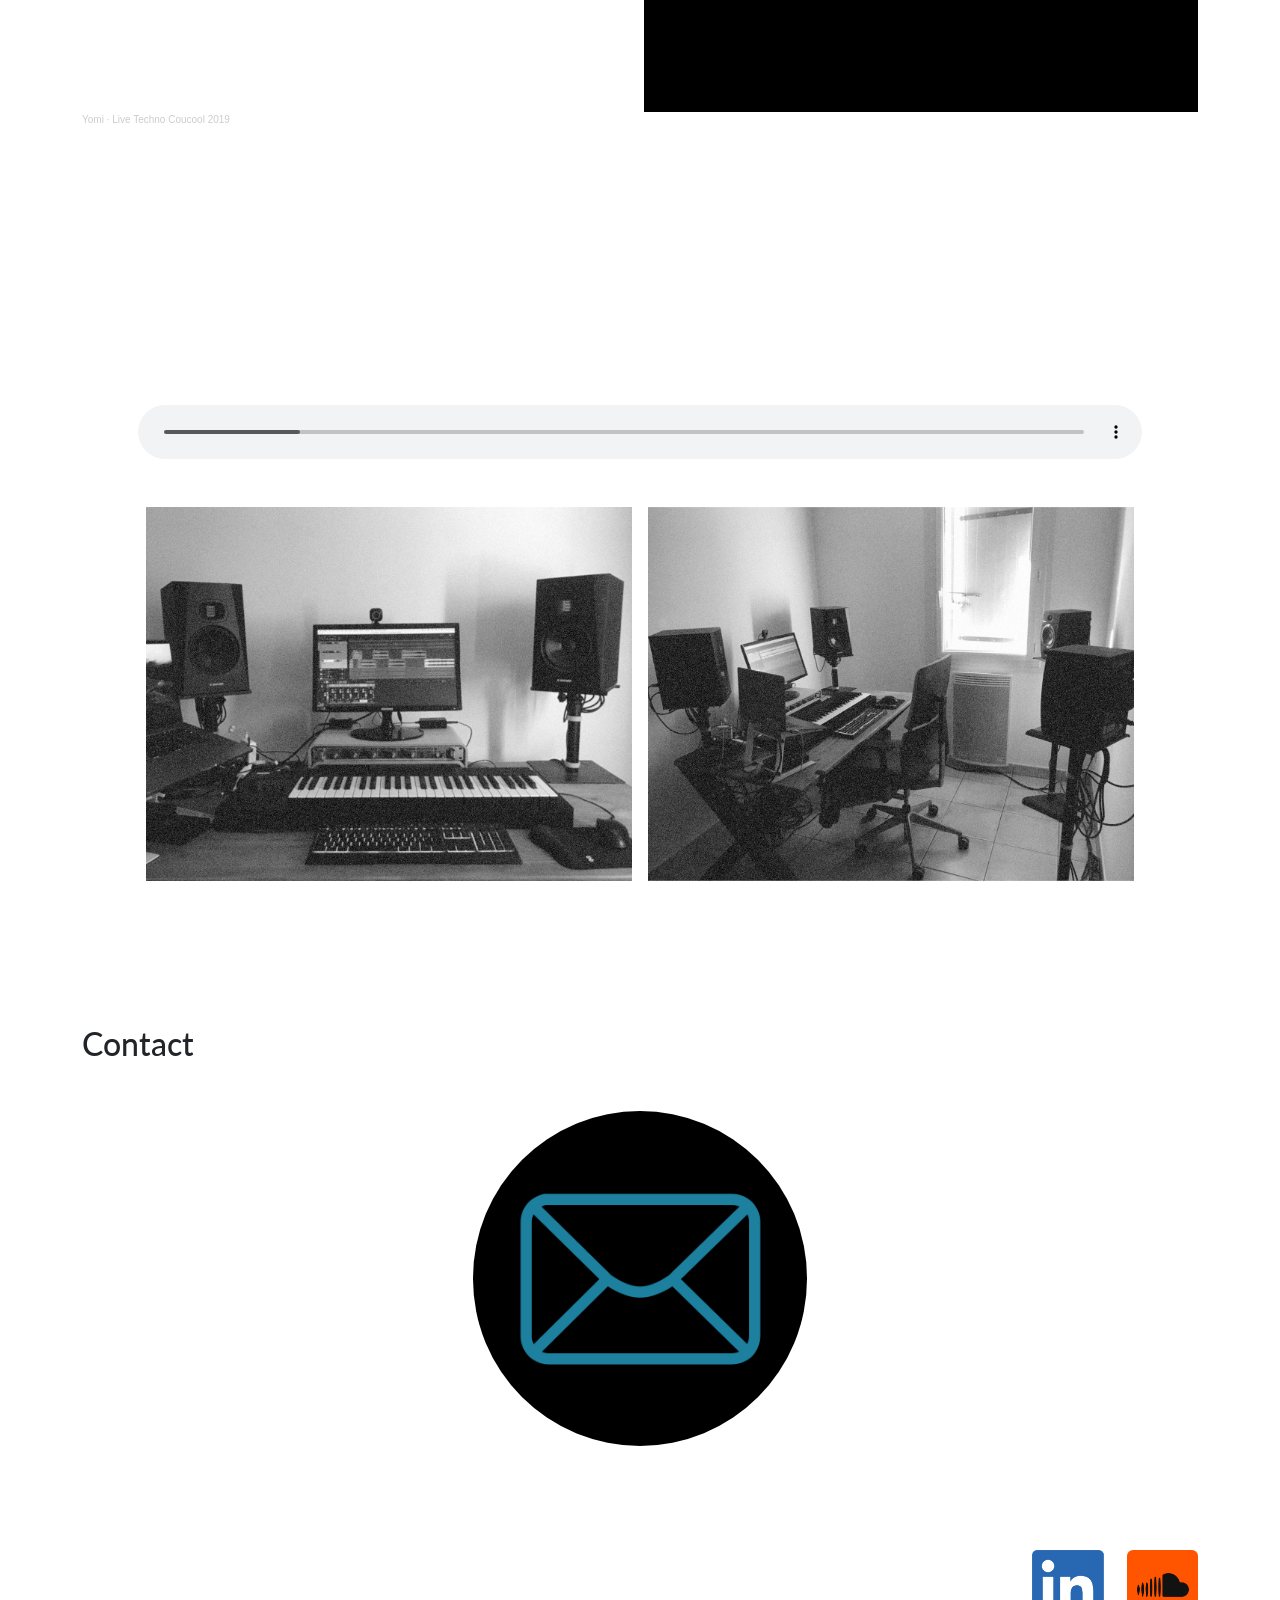
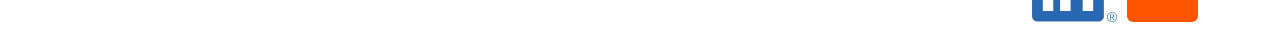
==== commit 27897fa7: "Improve projects size" ====
--- a/index.html
+++ b/index.html
@@ -145,7 +145,7 @@
                 <div class="row g-3">
 
                     <!-- SongsAndVoices -->
-                    <div class="col-12 col-sm-6 col-lg-4">
+                    <div class="col-lg-6 col-12">
                         <div class="proj-card position-relative" data-bs-toggle="modal"
                             data-bs-target="#songsAndVoicesModal">
                             <div class="w-100 h-100 position-absolute img-box">
@@ -210,7 +210,7 @@
                     </div>
 
                     <!-- Specimen Vibration -->
-                    <div class="col-12 col-sm-6 col-lg-4">
+                    <div class="col-lg-6 col-12">
                         <div class="proj-card position-relative" data-bs-toggle="modal" data-bs-target="#specimenModal">
                             <div class="w-100 h-100 position-absolute img-box">
                                 <img class="img-fluid position-absolute" src="assets/img/Specimen.png" />
@@ -264,7 +264,7 @@
                     </div>
 
                     <!-- Leading Lines -->
-                    <div class="col-12 col-sm-6 col-lg-4">
+                    <div class="col-lg-6 col-12">
                         <div class="proj-card position-relative" data-bs-toggle="modal"
                             data-bs-target="#leadingLinesModal">
                             <div class="w-100 h-100 position-absolute img-box">
@@ -328,7 +328,7 @@
                     </div>
 
                     <!-- Anima -->
-                    <div class="col-12 col-sm-6 col-lg-4">
+                    <div class="col-lg-6 col-12">
                         <div class="proj-card position-relative" data-bs-toggle="modal" data-bs-target="#AnimaModal">
                             <div class="w-100 h-100 position-absolute img-box">
                                 <img class="img-fluid position-absolute" src="assets/img/Anima_Cello_Blur.png" />
@@ -388,7 +388,7 @@
                     </div>
 
                     <!-- Dialogue de l'ombre double -->
-                    <div class="col-12 col-sm-6 col-lg-4">
+                    <div class="col-lg-6 col-12">
                         <div class="proj-card position-relative" data-bs-toggle="modal" data-bs-target="#DODModal">
                             <div class="w-100 h-100 position-absolute img-box">
                                 <img class="img-fluid position-absolute" src="assets/img/DOD.png" />
@@ -432,7 +432,7 @@
                     </div>
 
                     <!-- Gabianos -->
-                    <div class="col-12 col-sm-6 col-lg-4">
+                    <div class="col-lg-6 col-12">
                         <div class="proj-card position-relative" data-bs-toggle="modal" data-bs-target="#GabModal">
                             <div class="w-100 h-100 position-absolute img-box">
                                 <img class="img-fluid position-absolute" src="assets/img/Gabianos_Noise.png" />
@@ -476,7 +476,7 @@
                     </div>
 
                     <!-- Weightless -->
-                    <div class="col-12 col-sm-6 col-lg-4">
+                    <div class="col-lg-6 col-12">
                         <div class="proj-card position-relative" data-bs-toggle="modal"
                             data-bs-target="#WeightlessModal">
                             <div class="w-100 h-100 position-absolute img-box">
@@ -541,7 +541,7 @@
                     </div>
 
                     <!-- Robert Pascal -->
-                    <div class="col-12 col-sm-6 col-lg-4">
+                    <div class="col-lg-6 col-12">
                         <div class="proj-card position-relative" data-bs-toggle="modal" data-bs-target="#RobertModal">
                             <div class="w-100 h-100 position-absolute img-box">
                                 <img class="img-fluid position-absolute" src="assets/img/Robert_Pascal.png" />
@@ -613,7 +613,7 @@
                     </div>
 
                     <!-- Bodhicitta -->
-                    <div class="col-12 col-sm-6 col-lg-4">
+                    <div class="col-lg-6 col-12">
                         <div class="proj-card position-relative" data-bs-toggle="modal"
                             data-bs-target="#BodhicittaModal">
                             <div class="w-100 h-100 position-absolute img-box">
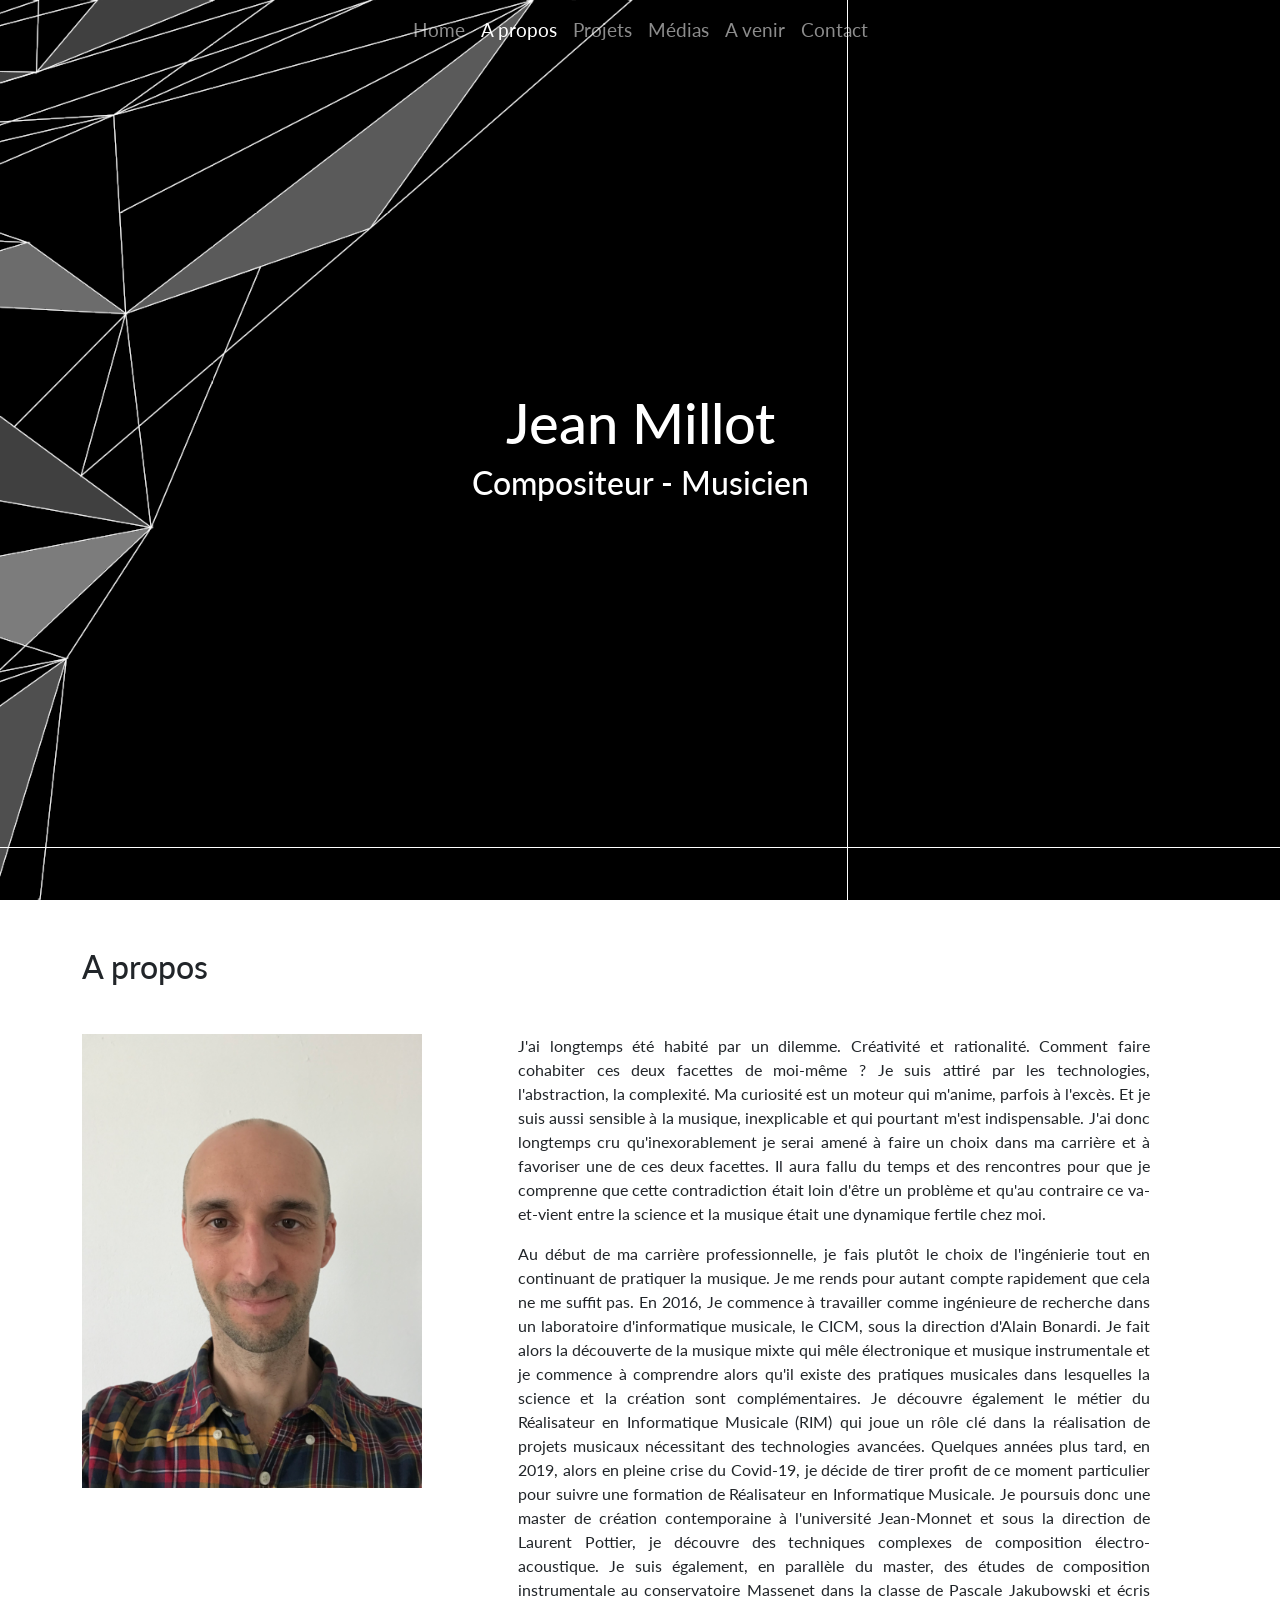
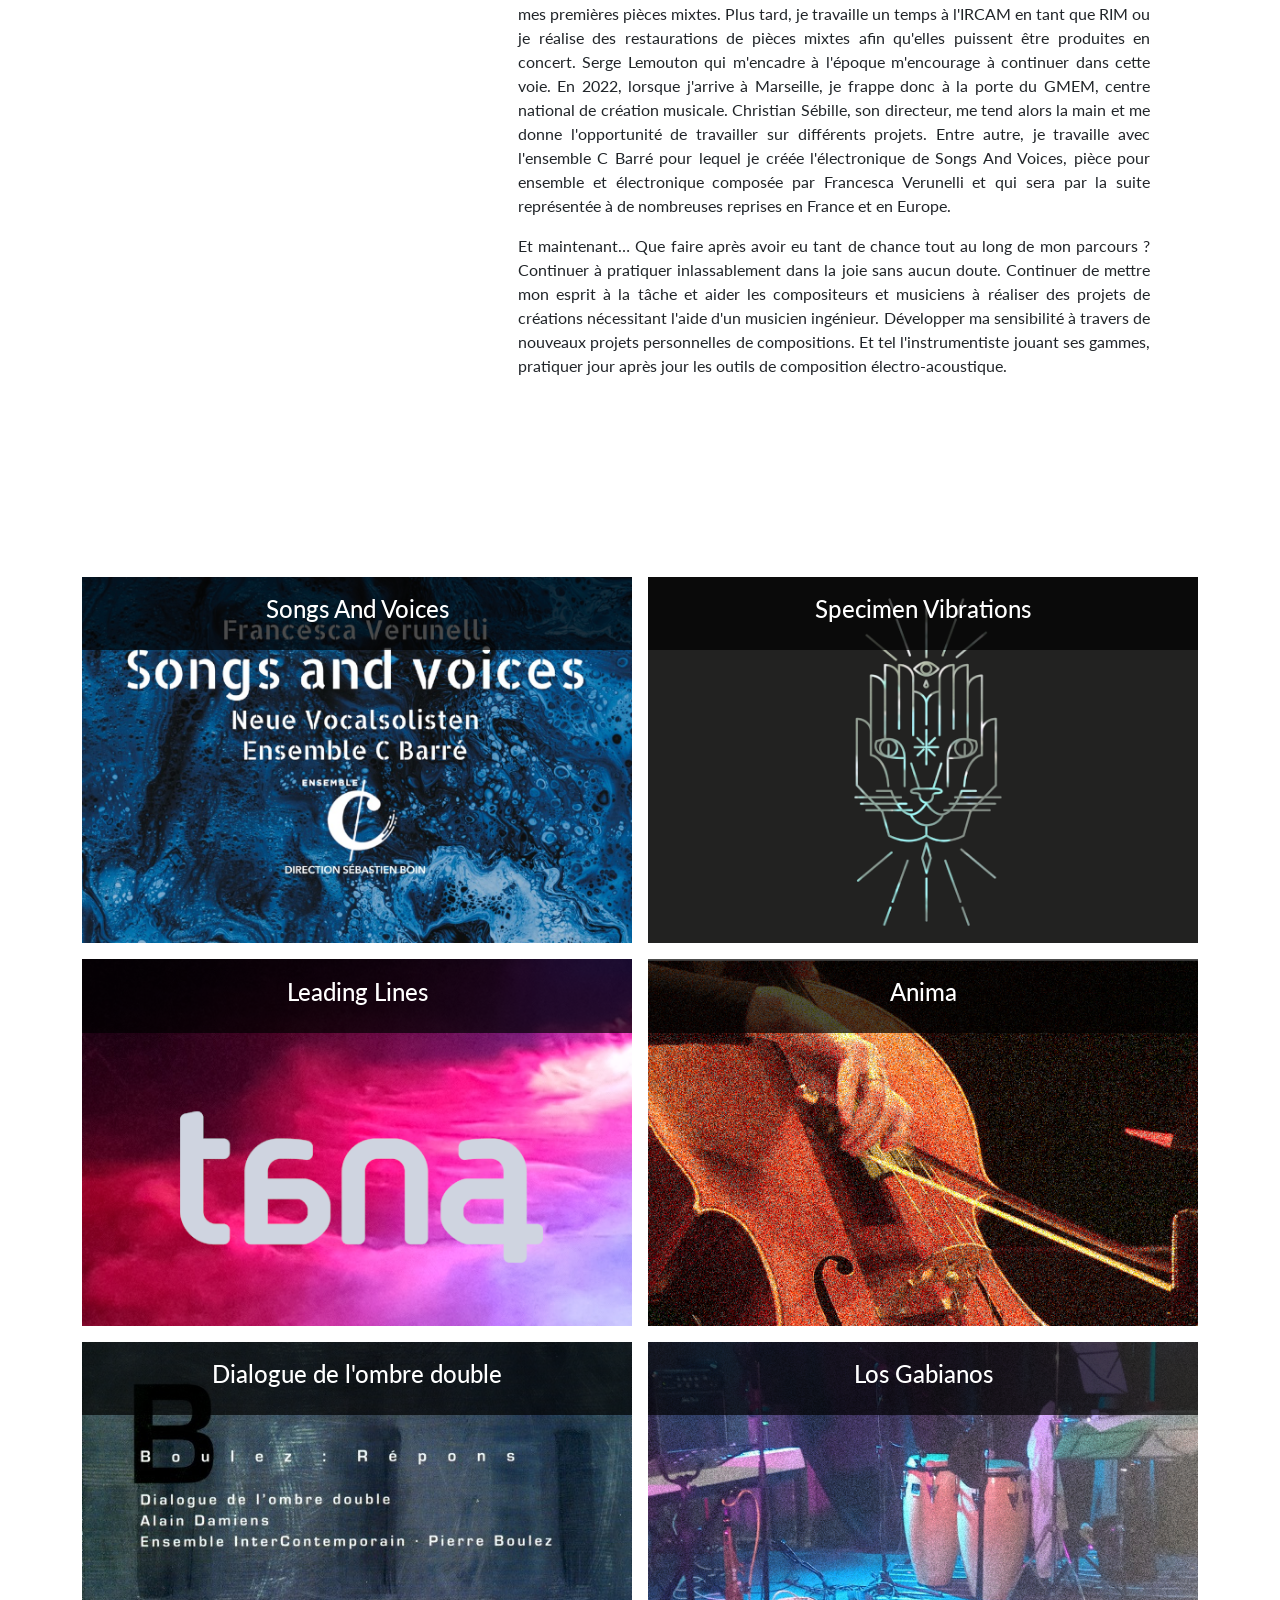
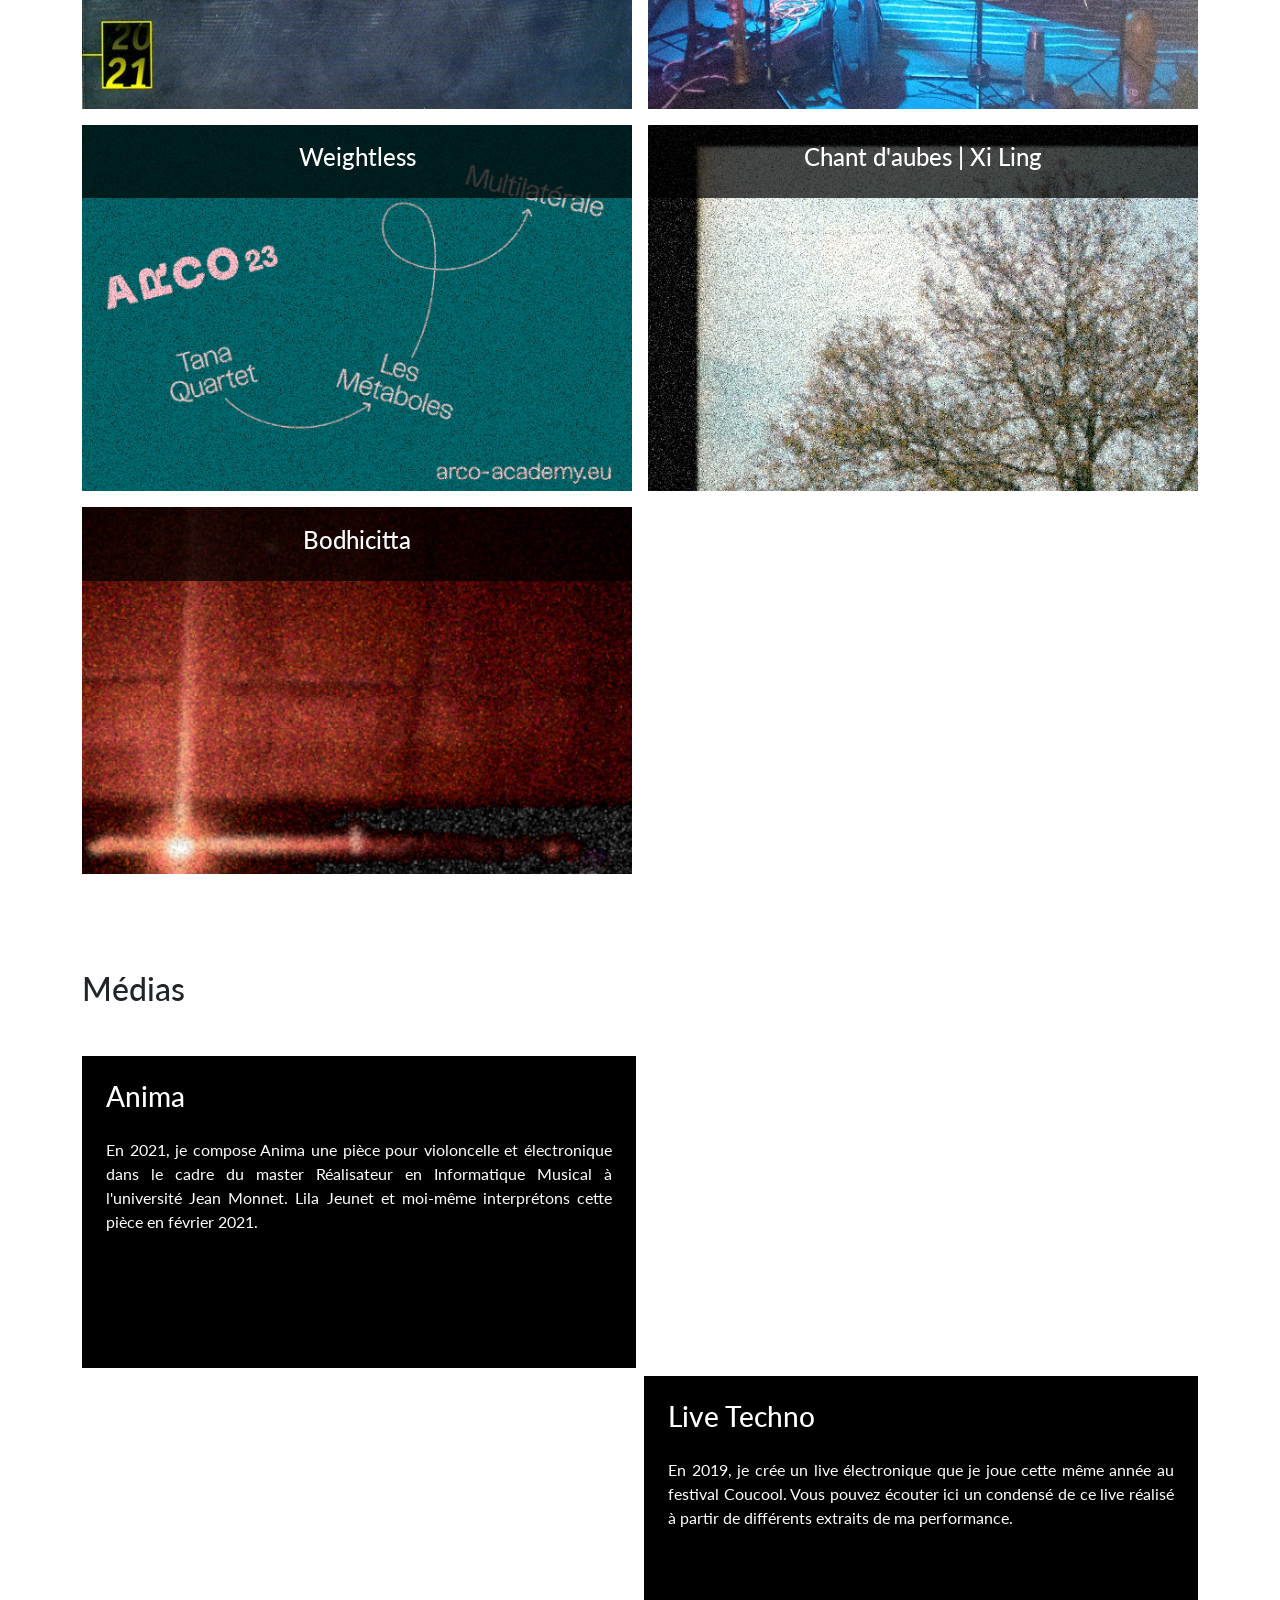
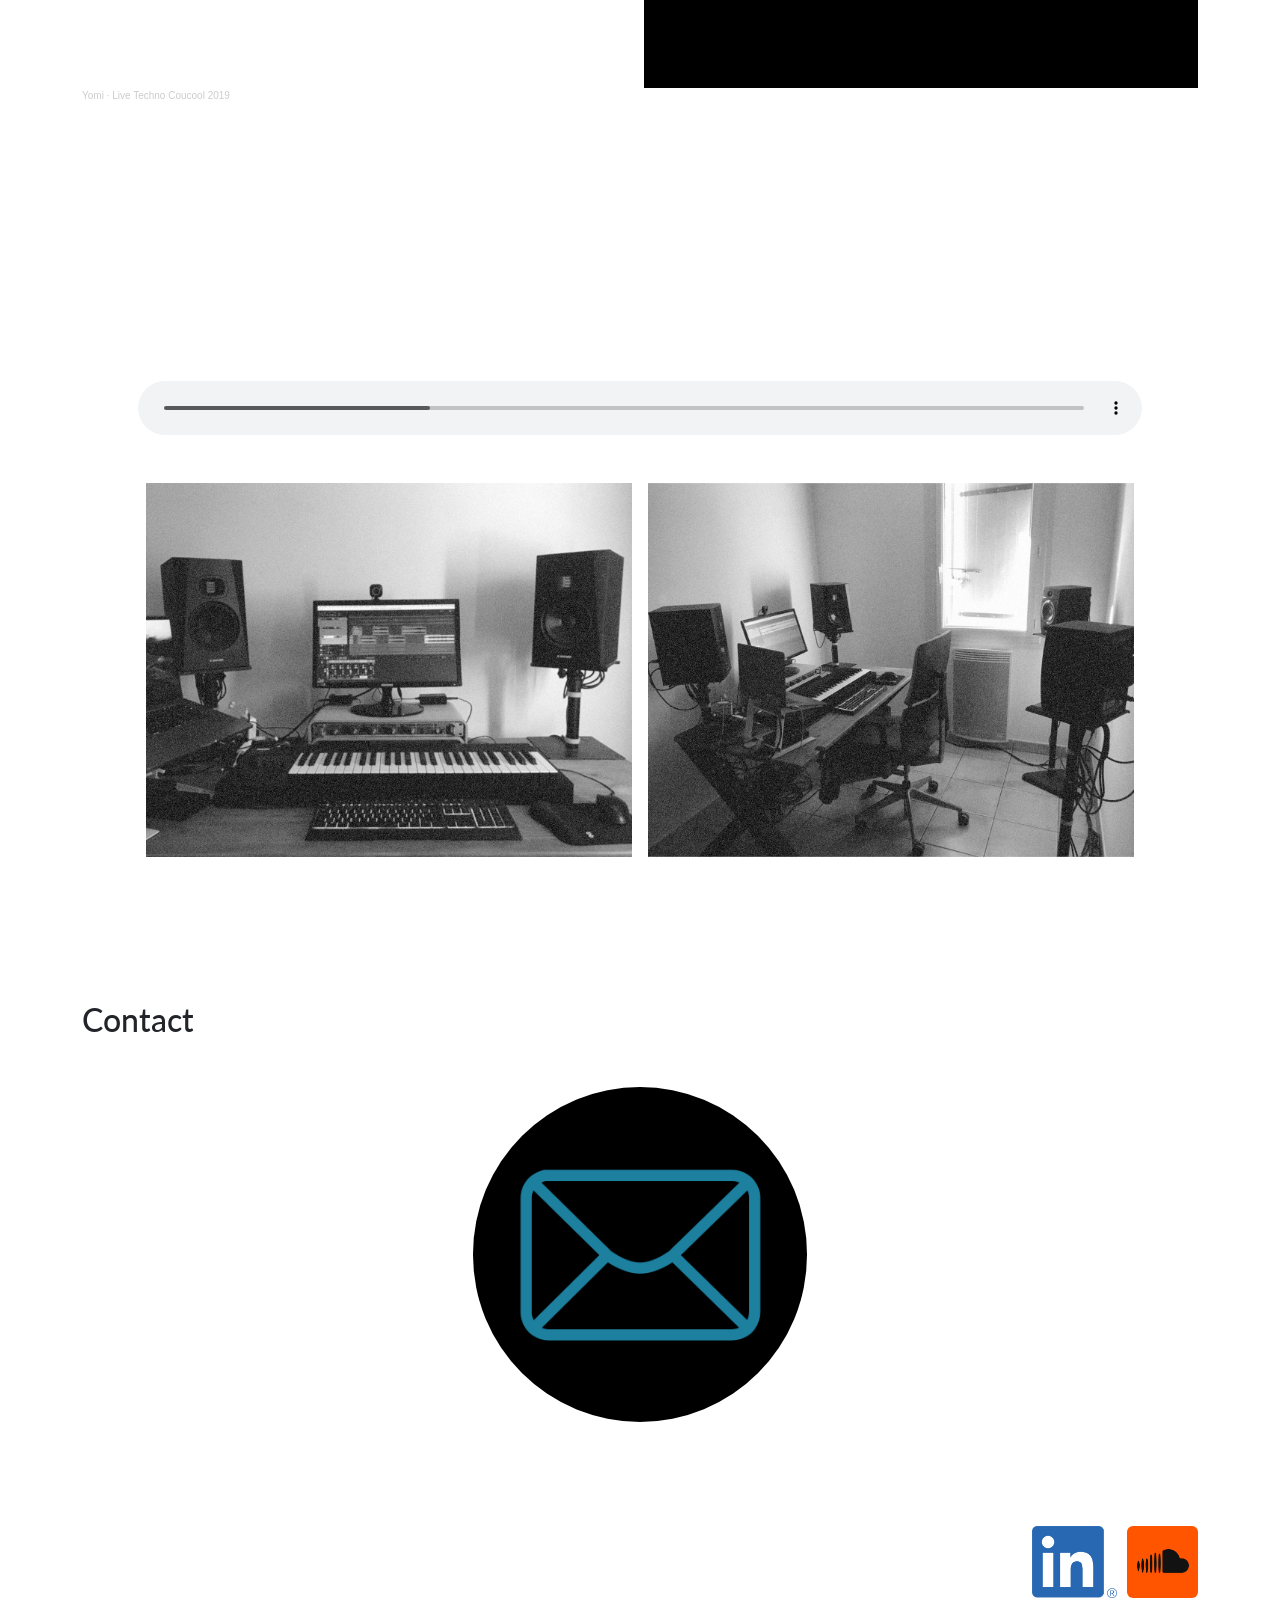
==== commit 2f4a9211: "Correct spelling errors" ====
--- a/index.html
+++ b/index.html
@@ -32,13 +32,13 @@
                         <a class="nav-link" href="#homeSection">Home</a>
                     </li>
                     <li class="nav-item">
-                        <a class="nav-link" href="#aboutSection">About</a>
+                        <a class="nav-link" href="#aboutSection">A propos</a>
                     </li>
                     <li class="nav-item">
                         <a class="nav-link" href="#projectsSection">Projets</a>
                     </li>
                     <li class="nav-item">
-                        <a class="nav-link" href="#listenSection">Listen</a>
+                        <a class="nav-link" href="#listenSection">Médias</a>
                     </li>
                     <li class="nav-item">
                         <a class="nav-link" href="#aVenir">A venir</a>
@@ -82,41 +82,41 @@
                     </div>
                     <div class="col-lg-8 col-12">
                         <div class="about-text mx-lg-5">
-                        <p> J'ai longtemps été rongé par un dilemme existentielle.
-                            La créativité et le cartésianisme. Comment faire cohabiter ces deux facettes de moi-même ?
+                        <p> J'ai longtemps été habité par un dilemme.
+                            Créativité et rationalité. Comment faire cohabiter ces deux facettes de moi-même ?
                             Je suis attiré par les technologies, l'abstraction, la complexité. Ma curiosité est un
-                            moteur qui m'anime, parfois à l'exces.
-                            Et pourtant je suis aussi sensible à la musique, inexplicable et dans laquelle je puise
-                            tant. J'ai donc longtemps cru qu'inexorablement je serais un jour amené à faire un choix
-                            dans ma carrière et à favoriser une de ces deux facettes. *
-                            Il m'aura fallu du temps et des rencontres pour comprendre que cette contradiction était en
-                            fait un moteur chez et qu'elle avait sa place.
+                            moteur qui m'anime, parfois à l'excès.
+                            Et je suis aussi sensible à la musique, inexplicable et qui pourtant m'est indispensable. J'ai donc longtemps cru qu'inexorablement je serai amené à faire un choix
+                            dans ma carrière et à favoriser une de ces deux facettes.
+                            Il aura fallu du temps et des rencontres pour que je comprenne que cette contradiction était loin d'être
+                            un problème et qu'au contraire ce va-et-vient entre la science et la musique était
+                            une dynamique fertile chez moi.
                         </p>
 
                         <p>
-                            Dans mes premières années d'activités professionnelles, je fais plutôt le choix de
-                            l'ingénierie tout en continuant de pratiquer la musique. Je me rend pour autant compte
+                            Au début de ma carrière professionnelle, je fais plutôt le choix de
+                            l'ingénierie tout en continuant de pratiquer la musique. Je me rends pour autant compte
                             rapidement que cela ne me suffit pas.
-                            En 2016, je commence à travailler à l'université Paris 8 sur un projet de recherche et de
-                            création sous la direction de Alain Bonardi. je fait alors la découverte de la musique mixte
-                            mêlant musique électronique et musique instrumentale et je commence à comprendre alors qu'il
-                            existe une pratique musicale dans laquelle la science et la création sont complémentaires.
-                            Je découvre également le métier du Réalisateur en Informatique Musicale qui joue un rôle clé
+                            En 2016, Je commence à travailler comme ingénieure de recherche dans un laboratoire d'informatique musicale, le CICM, sous la direction d'Alain Bonardi. 
+                            Je fait alors la découverte de la musique mixte
+                            qui mêle électronique et musique instrumentale et je commence à comprendre alors qu'il
+                            existe des pratiques musicales dans lesquelles la science et la création sont complémentaires.
+                            Je découvre également le métier du Réalisateur en Informatique Musicale (RIM) qui joue un rôle clé
                             dans la réalisation de projets musicaux nécessitant des technologies avancées.
-                            Quelques années plus tard en 2019, alors en pleine crise du Covid-19, je décide de tirer
+                            Quelques années plus tard, en 2019, alors en pleine crise du Covid-19, je décide de tirer
                             profit de ce moment particulier pour suivre une formation de Réalisateur en Informatique
                             Musicale. Je poursuis donc une master de création contemporaine à l'université Jean-Monnet
                             et sous la direction de Laurent Pottier, je découvre des techniques complexes de composition
                             électro-acoustique.
-                            Je suis également en parallèle du master des études de composition instrumentale au
+                            Je suis également, en parallèle du master, des études de composition instrumentale au
                             conservatoire Massenet dans la classe de Pascale Jakubowski et écris mes premières pièces
                             mixtes.
-                            Plus tard, je travail un temps à l'IRCAM en tant que RIM ou je réalise des restaurations de
-                            pièces mixtes afin qu'elles puissent être produites dans la programmation de l'IRCAM. Serge
-                            Lemouton qui m'encadre à l'époque m'encourage dans cette voie.
-                            Et en 2022, lorsque j'arrive à Marseille, je décide de frapper à la porte du GMEM. Christian
-                            Sébille, son directeur, me tend la main et me donne l'opportunité de travaille sur
-                            différents projets. Entre autre je travaille avec l'ensemble C Barré pour lequel je créée
+                            Plus tard, je travaille un temps à l'IRCAM en tant que RIM ou je réalise des restaurations de
+                            pièces mixtes afin qu'elles puissent être produites en concert. Serge
+                            Lemouton qui m'encadre à l'époque m'encourage à continuer dans cette voie.
+                            En 2022, lorsque j'arrive à Marseille, je frappe donc à la porte du GMEM, centre national de création musicale. 
+                            Christian Sébille, son directeur, me tend alors la main et me donne l'opportunité de travailler sur
+                            différents projets. Entre autre, je travaille avec l'ensemble C Barré pour lequel je créée
                             l'électronique de Songs And Voices, pièce pour ensemble et électronique composée par
                             Francesca Verunelli et qui sera par la suite représentée à de nombreuses reprises en France
                             et en Europe.
@@ -124,12 +124,11 @@
 
                         <p>
                             Et maintenant… Que faire après avoir eu tant de chance tout au long de mon parcours ?
-                            Continuer à pratiquer inlassablement dans la joie sans aucuns doutes. Continuer de mettre
+                            Continuer à pratiquer inlassablement dans la joie sans aucun doute. Continuer de mettre
                             mon esprit à la tâche et aider les compositeurs et musiciens à réaliser des projets de
-                            créations nécessitant des technologies avancées. Développer ma sensibilité à travers de
-                            nouveaux projets de compositions personnelles. Perfectionner jour à après jour ma pratique
-                            des outils de compositions électro-acoustiques tel l'instrumentiste faisant ses gammes
-                            quotidiennes.
+                            créations nécessitant l'aide d'un musicien ingénieur. Développer ma sensibilité à travers de
+                            nouveaux projets personnelles de compositions. Et tel l'instrumentiste jouant ses gammes, pratiquer jour après jour
+                            les outils de composition électro-acoustique.
                         </p>
 
                         </div>
@@ -175,16 +174,16 @@
                                         <p>Pour 6 chanteurs, ensemble instrumental de 10 musiciens et électronique</p>
                                         <h6>Distribution</h6>
                                         <p><strong>Francesca Verunelli</strong> / Composition Instrumentale<br />
-                                            <strong>Sebastien Boin</strong> / Direction<br />
+                                            <strong>Sébastien Boin</strong> / Direction<br />
                                             <strong>C Barré</strong> / Ensemble Instrumental<br />
                                             <strong>Neue Vocalsolisten</strong> / Ensemble vocal
                                         </p>
                                         <h6>Création</h6>
-                                        <p>Le 27 octobre 2023 à la biénnale de Venise</p>
+                                        <p>Le 27 octobre 2023 à la biennale de Venise</p>
                                         <h6>Tournée</h6>
                                         <p>
                                             <strong>26 mars 2024</strong>: Festival B!ME du GRAME, Lyon<br />
-                                            <strong>29 mars 2024</strong>: Ircam, Centre George Pompidou, Paris<br />
+                                            <strong>29 mars 2024</strong>: IRCAM, Centre George Pompidou, Paris<br />
                                             <strong>4 mai 2024</strong>: Festival de Witten, Witten, Allemagne<br />
                                             <strong>12 mai 2024</strong>: Festival Propagation du GMEM, Marseille<br />
                                             <strong>25 novembre 2025</strong>: Festival Wien Modern, Musikverein,
@@ -231,9 +230,9 @@
                                     <div class="modal-body">
                                         <p>Depuis plus de 10 ans, avec mes amis du collectif Specimen Vibrations, je
                                             construis des enceintes
-                                            et sonorisent des évennements et festivals. Dans ce cadre là je me produis
-                                            tout d'abord comme DJ produis
-                                            je compose et créée des lives électroniques.
+                                            et sonorise des événements et festivals. Dans ce cadre, je me produis
+                                            tout d'abord comme DJ puis
+                                            je compose et interpète des lives électroniques.
                                         </p>
 
                                         <!-- Image Galery -->
@@ -285,10 +284,10 @@
                                     </div>
                                     <div class="modal-body">
                                         <p>En mai 2023, lors du festival Propagation du GMEM, j'inteprète avec le
-                                            quatuor Tana la pièce Leading Lines pour quatuor et élelectronique
-                                            et composé par Ivan Fedele. L'électronique de la pièce avait été créée par
+                                            quatuor Tana la pièce Leading Lines pour quatuor et électronique
+                                            et composée par Ivan Fedele. L'électronique de la pièce avait été créée par
                                             Simone Conforti en 2020. Le son
-                                            du quatuor est manipulé en temps réel et diffusée sur un ensemble de hauts
+                                            du quatuor est manipulé en temps réel et diffusé sur un ensemble de hauts
                                             parleurs entourant le quatuor.
                                         </p>
                                         <h6>Durée</h6>
@@ -350,11 +349,11 @@
                                         <p>En 2021, dans le cadre du master réaliateur en informatique musicale que je
                                             suis à l'université Jean Monnet et de mes études en composition
                                             instrumentale dans la classe de <strong>Pascal Jakubowski</strong>, je
-                                            compose intégralement Anima
+                                            compose intégralement Anima,
                                             pièce pour violoncelle et électronique. Je travaille avec <strong>Lila
                                                 Jeunet</strong>, violoncelliste au CRR de Saint Etienne, et nous
                                             interprétons
-                                            le pièce en février 2021.
+                                            la pièce en février 2021.
                                         </p>
                                         <h6>Durée</h6>
                                         <p>3 minutes</p>
@@ -408,7 +407,7 @@
                                     </div>
                                     <div class="modal-body">
                                         <p>En 2021, je réalise à l'IRCAM une mise à jour de l'électronique de la pièce
-                                            Dialogue de l'ombre pour clarinette et électronique et composée
+                                            Dialogue de l'ombre double pour clarinette et électronique et composée
                                             par Pierre Boulez en 1985. Cette nouvelle version de l'électronique facilite
                                             son interprétation, améliore sa sonorité et a été utilisée par la suite
                                             lors de représentations de la pièce.
@@ -452,7 +451,7 @@
                                     </div>
                                     <div class="modal-body">
                                         <p> En 2023, je rejoins le groupe de salsa marseillaise Los Gabianos dirigé par
-                                            la pianiste Clairette Mey. Le groupe est constitué d'une quizaine
+                                            la pianiste Clairette Mey. Le groupe est constitué d'une quinzaine
                                             de musiciens et se produit régulièrement en concert à Marseille et ses
                                             environs.
                                         </p>
@@ -498,9 +497,7 @@
                                     <div class="modal-body">
                                         <p>A l'occasion de l'édition de 2023 de Arco, académie de création musicale
                                             organisé au GMEM, j'interprète
-                                            l'électronique de la pièce Weightless de Giulia Lorusso pour quatuor. Pièce
-                                            dont la première avait eu lieu
-                                            quelques mois auparavant lors du festival Propagation 2023.
+                                            l'électronique de la pièce Weightless de Giulia Lorusso pour quatuor. La première de cette pièce avait eu lieu quelques mois plus tôt lors du festival propagation 2023.
                                         </p>
                                         <h6>Durée</h6>
                                         <p>23 minutes</p>
@@ -513,19 +510,15 @@
                                         <h6>Distribution</h6>
                                         <p>Quatuor Tana</p>
                                         <h6>Concert</h6>
-                                        <p> Le 13 juillet 2023 au module du GMEM.
+                                        <p> Le 13 juillet 2023 au module du GMEM
                                         </p>
                                         <h6>Première</h6>
-                                        <p>Le 13 mai 2023, lors du festival propagation du GMEM. </p>
-                                        <h6>Lien utile</h6>
-                                        <p><a href="https://gmem.org/saison/concert-itinerant8"
-                                                target="_blank">Programme</a></p>
+                                        <p>Le 13 mai 2023, lors du festival propagation du GMEM </p>
                                         <h6>Enregistrement de la première</h6>
-                                        <iframe id="WeightlessFrame" width="100%" height="166" scrolling="no"
+                                        <iframe class="mt-2" id="WeightlessFrame" width="100%" height="166" scrolling="no"
                                             frameborder="no" allow="autoplay; encrypted-media"
                                             src="https://w.soundcloud.com/player/?url=https%3A//api.soundcloud.com/tracks/soundcloud%253Atracks%253A1701975384&color=%23ff5500&auto_play=false&hide_related=false&show_comments=true&show_user=true&show_reposts=false&show_teaser=true"></iframe>
-                                        <div
-                                            style="font-size: 10px; color: #cccccc;line-break: anywhere;word-break: normal;overflow: hidden;white-space: nowrap;text-overflow: ellipsis; font-family: Interstate,Lucida Grande,Lucida Sans Unicode,Lucida Sans,Garuda,Verdana,Tahoma,sans-serif;font-weight: 100;">
+                                        <div style="font-size: 10px; color: #cccccc;line-break: anywhere;word-break: normal;overflow: hidden;white-space: nowrap;text-overflow: ellipsis; font-family: Interstate,Lucida Grande,Lucida Sans Unicode,Lucida Sans,Garuda,Verdana,Tahoma,sans-serif;font-weight: 100;">
                                             <a href="https://soundcloud.com/giulia-lorusso" title="Giulia Lorusso"
                                                 target="_blank" style="color: #cccccc; text-decoration: none;">Giulia
                                                 Lorusso</a> · <a
@@ -562,13 +555,14 @@
                                     <div class="modal-body">
                                         En septembre 2023, à l'occasion de la sortie du CD monographique Aubes de Robert
                                         Pascal, compositeur et scientifique ayant été professeur
-                                        au CNSM de Lyon, je participe à un concert à son homage au GMEM. Deux de ses
+                                        au CNSM de Lyon, je participe à un concert à son hommage au GMEM. Deux de ses
                                         pièces
                                         avec électronique y sont jouées: <strong>Chant d'Aube</strong> pour violoncelle
                                         et électronique interprétée par <strong>Benjamin Carat</strong>. Et <strong>Xi
                                             Ling</strong>
                                         pièce pour soprano et électronique interprétée par <strong>Raphaële
                                             Kennedy</strong>.
+                                        <hr>
                                         <h4 class="my-3">Chant d'aubes</h4>
                                         <h6>Durée</h6>
                                         <p>20 minutes</p>
@@ -585,7 +579,7 @@
                                         <h6>Ecouter la pièce</h6>
                                         <a href="https://www.youtube.com/watch?v=sDgEmnUT5xM" target="_blank">version du
                                             CD Monographie I</a>
-
+                                        <hr>
                                         <h4 class="my-3">Xi Ling</h4>
                                         <h6>Durée</h6>
                                         <p>9 minutes</p>
@@ -634,7 +628,7 @@
                                     </div>
                                     <div class="modal-body">
                                         <p>En 2020, lors du premier confinement lié à la pandémie de Covid-19, je
-                                            compose bodhicitta une pièce pour ensemble vocal. Pièce qui sera
+                                            compose bodhicitta une pièce pour ensemble vocal. Elle sera
                                             chantée l'année suivante par l'ensemble vocale <strong>Les Ondes</strong>
                                             dirigé par mon ami <strong>Jean-Charles Dunand</strong> et dont j'ai été
                                             membre
@@ -673,7 +667,7 @@
         <!-- Listen -->
         <section class="py-xl-5 py-sm-4 py-3 white-section" id="listenSection">
             <div class="container">
-                <h2 class="mb-5">Listen</h2>
+                <h2 class="mb-5">Médias</h2>
                 <div class="row g-0 g-2">
 
                     <!-- Anima -->
@@ -715,8 +709,8 @@
                         <div class="text-box">
                             <div class="media-text p-4">
                                 <h3>Live Techno</h3>
-                                <p class="py-3">En 2019, je créée un live électronique que je joue cette même année
-                                    au festival Coucool. Vous pouvez écouter ici un condensé de ce live constitué
+                                <p class="py-3">En 2019, je crée un live électronique que je joue cette même année
+                                    au festival Coucool. Vous pouvez écouter ici un condensé de ce live réalisé à partir
                                     de différents extraits de ma performance.
                                 </p>
                             </div>
@@ -730,9 +724,9 @@
         <section class="py-xl-5 py-sm-4 py-3 dark-section" id="aVenir">
             <div class="container">
                 <h2 class="mb-5">A venir</h2>
-                <p>En 2026, je monte mon home studio équipé pour d'une quadriphonie. J'y prépare actuellement
+                <p>En 2026, je construis chez moi un home studio équipé pour d'une quadriphonie. J'y prépare actuellement
                     une pièce spatialisée qui sera bientôt disponible à l'écoute sur mon site. Je vous propose
-                    d'écouter le début de cette création en version binaural.
+                    d'écouter le début de cette création en version binaurale.
                 </p>
                 <div class="d-flex justify-content-center my-5">
                     <audio class="" style="width: 90%" controls>
